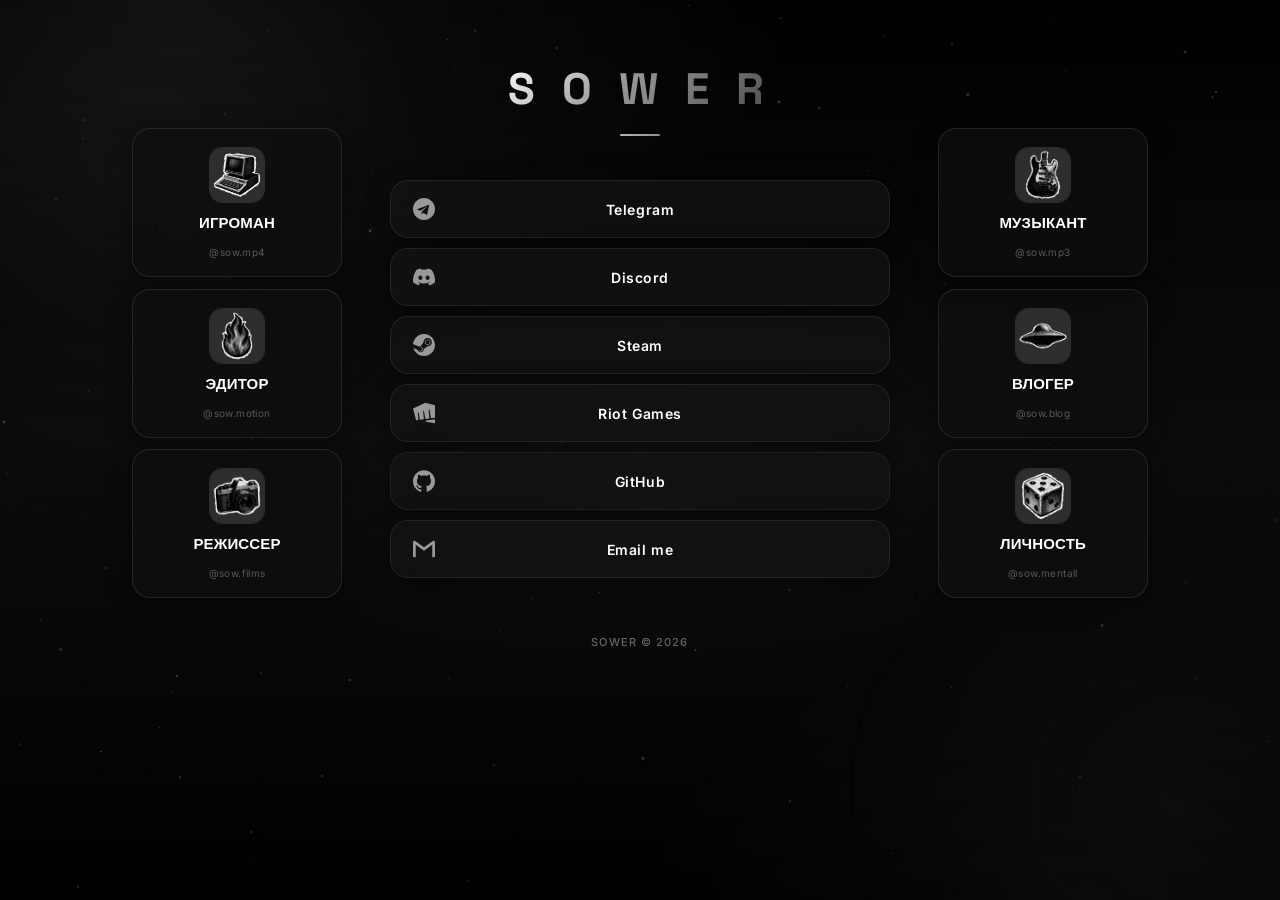
==== index.html @ 3fa00acd "Switch theme accents to white; add parallax & ripple Update UI theme to use white/monochrome accents" ====
<!DOCTYPE html>
<html lang="en">
<head>
  <meta charset="UTF-8" />
  <meta name="viewport" content="width=device-width, initial-scale=1.0" />
  <title>SOWER — Links</title>
  <meta name="description" content="SOWER — My contacts and projects." />
  <link rel="preconnect" href="https://fonts.googleapis.com" />
  <link rel="preconnect" href="https://fonts.gstatic.com" crossorigin />
  <link href="https://fonts.googleapis.com/css2?family=Inter:wght@300;400;500;600;700;900&family=Space+Grotesk:wght@300;400;500;600;700&display=swap" rel="stylesheet" />
  <link rel="stylesheet" href="style.css?v=7" />
  <link rel="icon" type="image/png" href="sow_mp4.png" />
</head>
<body>

  <!-- Background -->
  <div class="bg">
    <div class="bg__stars" id="bgStars"></div>
    <div class="bg__glow bg__glow--1"></div>
    <div class="bg__glow bg__glow--2"></div>
  </div>

  <div class="layout-wrapper">
    
    <!-- Left Channels -->
    <aside class="side-channels side-channels--left">
      <h2 class="section-title section-title--mobile" style="display: none;">Channels</h2>
      
      <!-- SOW.mp4 -->
      <div class="channel-block" data-accent-color="#ffffff">
        <div class="channel-block__avatar">
          <img src="Avatars/SOW.mp4.JPG" alt="SOW.mp4 icon" />
        </div>
        <div class="channel-block__title">ИГРОМАН</div>
        <div class="channel-block__subtitle">@sow.mp4</div>
        <div class="channel-block__platforms">
          <a href="https://youtube.com/@sow.mp4" target="_blank" rel="noopener" class="platform-link platform-link--youtube" title="YouTube">
            <svg viewBox="0 0 24 24" fill="currentColor"><path d="M23.495 6.205a3.007 3.007 0 0 0-2.088-2.088c-1.87-.501-9.396-.501-9.396-.501s-7.507-.01-9.396.501A3.007 3.007 0 0 0 .527 6.205a31.247 31.247 0 0 0-.522 5.805 31.247 31.247 0 0 0 .522 5.783 3.007 3.007 0 0 0 2.088 2.088c1.868.502 9.396.502 9.396.502s7.506 0 9.396-.502a3.007 3.007 0 0 0 2.088-2.088 31.247 31.247 0 0 0 .5-5.783 31.247 31.247 0 0 0-.5-5.805zM9.609 15.601V8.408l6.264 3.602z"/></svg>
          </a>
          <a href="https://tiktok.com/@sow.mp4" target="_blank" rel="noopener" class="platform-link platform-link--tiktok" title="TikTok">
            <svg viewBox="0 0 24 24" fill="currentColor"><path d="M12.525.02c1.31-.02 2.61-.01 3.91-.02.08 1.53.63 3.09 1.75 4.17 1.12 1.11 2.7 1.62 4.24 1.79v4.03c-1.44-.05-2.89-.35-4.2-.97-.57-.26-1.1-.59-1.62-.93-.01 2.92.01 5.84-.02 8.75-.08 1.4-.54 2.79-1.35 3.94-1.31 1.92-3.58 3.17-5.91 3.21-1.43.08-2.86-.31-4.08-1.03-2.02-1.19-3.44-3.37-3.65-5.71-.02-.5-.03-1-.01-1.49.18-1.9 1.12-3.72 2.58-4.96 1.66-1.44 3.98-2.13 6.15-1.72.02 1.48-.04 2.96-.04 4.44-.9-.32-1.98-.23-2.81.33-.85.51-1.44 1.43-1.58 2.41-.14.99.12 2.03.74 2.81.62.78 1.55 1.28 2.56 1.35 1 .08 2.04-.23 2.83-.88.75-.63 1.19-1.58 1.25-2.57.06-2.15.02-4.3.03-6.45V.02z"/></svg>
          </a>
          <a href="https://www.instagram.com/sow.mp4_" target="_blank" rel="noopener" class="platform-link platform-link--instagram" title="Instagram">
            <svg viewBox="0 0 24 24" fill="currentColor"><path d="M12 2.163c3.204 0 3.584.012 4.85.07 3.252.148 4.771 1.691 4.919 4.919.058 1.265.069 1.645.069 4.849 0 3.205-.012 3.584-.069 4.849-.149 3.225-1.664 4.771-4.919 4.919-1.266.058-1.644.07-4.85.07-3.204 0-3.584-.012-4.849-.07-3.26-.149-4.771-1.699-4.919-4.92-.058-1.265-.07-1.644-.07-4.849 0-3.204.013-3.583.07-4.849.149-3.227 1.664-4.771 4.919-4.919 1.266-.057 1.645-.069 4.849-.069zM12 0C8.741 0 8.333.014 7.053.072 2.695.272.273 2.69.073 7.052.014 8.333 0 8.741 0 12c0 3.259.014 3.668.072 4.948.2 4.358 2.618 6.78 6.98 6.981 1.281.058 1.689.072 4.948.072 3.259 0 3.668-.014 4.948-.072 4.354-.2 6.782-2.618 6.979-6.98.059-1.28.073-1.689.073-4.948 0-3.259-.014-3.667-.072-4.947-.196-4.354-2.617-6.78-6.979-6.98C15.668.014 15.259 0 12 0zm0 5.838a6.162 6.162 0 100 12.324 6.162 6.162 0 000-12.324zM12 16a4 4 0 110-8 4 4 0 010 8zm6.406-11.845a1.44 1.44 0 100 2.881 1.44 1.44 0 000-2.881z"/></svg>
          </a>
        </div>
      </div>

      <!-- SOW.motion -->
      <div class="channel-block" data-accent-color="#ffffff">
        <div class="channel-block__avatar">
          <img src="Avatars/SOW.motion.JPG" alt="SOW.motion icon" />
        </div>
        <div class="channel-block__title">ЭДИТОР</div>
        <div class="channel-block__subtitle">@sow.motion</div>
        <div class="channel-block__platforms">
          <a href="https://youtube.com/@sow.motion" target="_blank" rel="noopener" class="platform-link platform-link--youtube" title="YouTube">
            <svg viewBox="0 0 24 24" fill="currentColor"><path d="M23.495 6.205a3.007 3.007 0 0 0-2.088-2.088c-1.87-.501-9.396-.501-9.396-.501s-7.507-.01-9.396.501A3.007 3.007 0 0 0 .527 6.205a31.247 31.247 0 0 0-.522 5.805 31.247 31.247 0 0 0 .522 5.783 3.007 3.007 0 0 0 2.088 2.088c1.868.502 9.396.502 9.396.502s7.506 0 9.396-.502a3.007 3.007 0 0 0 2.088-2.088 31.247 31.247 0 0 0 .5-5.783 31.247 31.247 0 0 0-.5-5.805zM9.609 15.601V8.408l6.264 3.602z"/></svg>
          </a>
          <a href="https://tiktok.com/@sow.motion" target="_blank" rel="noopener" class="platform-link platform-link--tiktok" title="TikTok">
            <svg viewBox="0 0 24 24" fill="currentColor"><path d="M12.525.02c1.31-.02 2.61-.01 3.91-.02.08 1.53.63 3.09 1.75 4.17 1.12 1.11 2.7 1.62 4.24 1.79v4.03c-1.44-.05-2.89-.35-4.2-.97-.57-.26-1.1-.59-1.62-.93-.01 2.92.01 5.84-.02 8.75-.08 1.4-.54 2.79-1.35 3.94-1.31 1.92-3.58 3.17-5.91 3.21-1.43.08-2.86-.31-4.08-1.03-2.02-1.19-3.44-3.37-3.65-5.71-.02-.5-.03-1-.01-1.49.18-1.9 1.12-3.72 2.58-4.96 1.66-1.44 3.98-2.13 6.15-1.72.02 1.48-.04 2.96-.04 4.44-.9-.32-1.98-.23-2.81.33-.85.51-1.44 1.43-1.58 2.41-.14.99.12 2.03.74 2.81.62.78 1.55 1.28 2.56 1.35 1 .08 2.04-.23 2.83-.88.75-.63 1.19-1.58 1.25-2.57.06-2.15.02-4.3.03-6.45V.02z"/></svg>
          </a>
          <a href="https://www.instagram.com/sow.motion" target="_blank" rel="noopener" class="platform-link platform-link--instagram" title="Instagram">
            <svg viewBox="0 0 24 24" fill="currentColor"><path d="M12 2.163c3.204 0 3.584.012 4.85.07 3.252.148 4.771 1.691 4.919 4.919.058 1.265.069 1.645.069 4.849 0 3.205-.012 3.584-.069 4.849-.149 3.225-1.664 4.771-4.919 4.919-1.266.058-1.644.07-4.85.07-3.204 0-3.584-.012-4.849-.07-3.26-.149-4.771-1.699-4.919-4.92-.058-1.265-.07-1.644-.07-4.849 0-3.204.013-3.583.07-4.849.149-3.227 1.664-4.771 4.919-4.919 1.266-.057 1.645-.069 4.849-.069zM12 0C8.741 0 8.333.014 7.053.072 2.695.272.273 2.69.073 7.052.014 8.333 0 8.741 0 12c0 3.259.014 3.668.072 4.948.2 4.358 2.618 6.78 6.98 6.981 1.281.058 1.689.072 4.948.072 3.259 0 3.668-.014 4.948-.072 4.354-.2 6.782-2.618 6.979-6.98.059-1.28.073-1.689.073-4.948 0-3.259-.014-3.667-.072-4.947-.196-4.354-2.617-6.78-6.979-6.98C15.668.014 15.259 0 12 0zm0 5.838a6.162 6.162 0 100 12.324 6.162 6.162 0 000-12.324zM12 16a4 4 0 110-8 4 4 0 010 8zm6.406-11.845a1.44 1.44 0 100 2.881 1.44 1.44 0 000-2.881z"/></svg>
          </a>
        </div>
      </div>

      <!-- SOW.films -->
      <div class="channel-block" data-accent-color="#ffffff">
        <div class="channel-block__avatar">
          <img src="Avatars/SOW.films.JPG" alt="SOW.films icon" />
        </div>
        <div class="channel-block__title">РЕЖИССЕР</div>
        <div class="channel-block__subtitle">@sow.films</div>
        <div class="channel-block__platforms">
          <a href="https://youtube.com/@sow.films" target="_blank" rel="noopener" class="platform-link platform-link--youtube" title="YouTube">
            <svg viewBox="0 0 24 24" fill="currentColor"><path d="M23.495 6.205a3.007 3.007 0 0 0-2.088-2.088c-1.87-.501-9.396-.501-9.396-.501s-7.507-.01-9.396.501A3.007 3.007 0 0 0 .527 6.205a31.247 31.247 0 0 0-.522 5.805 31.247 31.247 0 0 0 .522 5.783 3.007 3.007 0 0 0 2.088 2.088c1.868.502 9.396.502 9.396.502s7.506 0 9.396-.502a3.007 3.007 0 0 0 2.088-2.088 31.247 31.247 0 0 0 .5-5.783 31.247 31.247 0 0 0-.5-5.805zM9.609 15.601V8.408l6.264 3.602z"/></svg>
          </a>
          <a href="https://tiktok.com/@sow.films" target="_blank" rel="noopener" class="platform-link platform-link--tiktok" title="TikTok">
            <svg viewBox="0 0 24 24" fill="currentColor"><path d="M12.525.02c1.31-.02 2.61-.01 3.91-.02.08 1.53.63 3.09 1.75 4.17 1.12 1.11 2.7 1.62 4.24 1.79v4.03c-1.44-.05-2.89-.35-4.2-.97-.57-.26-1.1-.59-1.62-.93-.01 2.92.01 5.84-.02 8.75-.08 1.4-.54 2.79-1.35 3.94-1.31 1.92-3.58 3.17-5.91 3.21-1.43.08-2.86-.31-4.08-1.03-2.02-1.19-3.44-3.37-3.65-5.71-.02-.5-.03-1-.01-1.49.18-1.9 1.12-3.72 2.58-4.96 1.66-1.44 3.98-2.13 6.15-1.72.02 1.48-.04 2.96-.04 4.44-.9-.32-1.98-.23-2.81.33-.85.51-1.44 1.43-1.58 2.41-.14.99.12 2.03.74 2.81.62.78 1.55 1.28 2.56 1.35 1 .08 2.04-.23 2.83-.88.75-.63 1.19-1.58 1.25-2.57.06-2.15.02-4.3.03-6.45V.02z"/></svg>
          </a>
          <a href="https://www.instagram.com/sow.films" target="_blank" rel="noopener" class="platform-link platform-link--instagram" title="Instagram">
            <svg viewBox="0 0 24 24" fill="currentColor"><path d="M12 2.163c3.204 0 3.584.012 4.85.07 3.252.148 4.771 1.691 4.919 4.919.058 1.265.069 1.645.069 4.849 0 3.205-.012 3.584-.069 4.849-.149 3.225-1.664 4.771-4.919 4.919-1.266.058-1.644.07-4.85.07-3.204 0-3.584-.012-4.849-.07-3.26-.149-4.771-1.699-4.919-4.92-.058-1.265-.07-1.644-.07-4.849 0-3.204.013-3.583.07-4.849.149-3.227 1.664-4.771 4.919-4.919 1.266-.057 1.645-.069 4.849-.069zM12 0C8.741 0 8.333.014 7.053.072 2.695.272.273 2.69.073 7.052.014 8.333 0 8.741 0 12c0 3.259.014 3.668.072 4.948.2 4.358 2.618 6.78 6.98 6.981 1.281.058 1.689.072 4.948.072 3.259 0 3.668-.014 4.948-.072 4.354-.2 6.782-2.618 6.979-6.98.059-1.28.073-1.689.073-4.948 0-3.259-.014-3.667-.072-4.947-.196-4.354-2.617-6.78-6.979-6.98C15.668.014 15.259 0 12 0zm0 5.838a6.162 6.162 0 100 12.324 6.162 6.162 0 000-12.324zM12 16a4 4 0 110-8 4 4 0 010 8zm6.406-11.845a1.44 1.44 0 100 2.881 1.44 1.44 0 000-2.881z"/></svg>
          </a>
        </div>
      </div>

    </aside>

    <!-- Main Taplink Container -->
    <main class="taplink">
      
      <!-- Profile -->
      <header class="profile">
        <h1 class="profile__name">S O W E R</h1>
      </header>

      <!-- Links List -->
      <section class="links">
        
        <!-- Telegram -->
        <div class="link link--telegram link--split" data-copy="@sowers">
          <a href="https://t.me/Sowers" target="_blank" rel="noopener" class="link__main-area">
            <div class="link__icon">
              <svg width="24" height="24" viewBox="0 0 24 24" fill="currentColor"><path d="M12 0C5.373 0 0 5.373 0 12s5.373 12 12 12 12-5.373 12-12S18.627 0 12 0zm5.562 8.248l-2.018 9.509c-.145.658-.537.818-1.084.508l-3-2.21-1.447 1.394c-.16.16-.295.295-.605.295l.213-3.053 5.56-5.023c.242-.213-.054-.333-.373-.12l-6.871 4.326-2.962-.924c-.643-.204-.657-.643.136-.953l11.57-4.461c.537-.194 1.006.131.881.712z"/></svg>
            </div>
            <span class="link__title">Telegram</span>
          </a>
          <button class="link__copy-btn" aria-label="Copy Telegram ID">
            <span class="link__copy-btn__label">COPY ID</span>
            <span class="link__copy-btn__id">@sowers</span>
          </button>
        </div>

        <!-- Discord -->
        <div class="link link--discord link--split" data-copy="fanistry">
          <a href="https://discord.gg/AfKcuWjt" target="_blank" rel="noopener" class="link__main-area">
            <div class="link__icon">
              <svg width="24" height="24" viewBox="0 0 24 24" fill="currentColor"><path d="M20.317 4.37a19.791 19.791 0 0 0-4.885-1.515.074.074 0 0 0-.079.037c-.21.375-.444.864-.608 1.25a18.27 18.27 0 0 0-5.487 0 12.64 12.64 0 0 0-.617-1.25.077.077 0 0 0-.079-.037A19.736 19.736 0 0 0 3.677 4.37a.07.07 0 0 0-.032.027C.533 9.046-.32 13.58.099 18.057.1 18.08.114 18.1.132 18.11a19.9 19.9 0 0 0 5.993 3.03.078.078 0 0 0 .084-.028c.462-.63.874-1.295 1.226-1.994a.076.076 0 0 0-.041-.106 13.107 13.107 0 0 1-1.872-.892.077.077 0 0 1-.008-.128 10.2 10.2 0 0 0 .372-.292.074.074 0 0 1 .077-.01c3.928 1.793 8.18 1.793 12.062 0a.074.074 0 0 1 .078.01c.12.098.246.198.373.292a.077.077 0 0 1-.006.127 12.299 12.299 0 0 1-1.873.892.077.077 0 0 0-.041.107c.36.698.772 1.362 1.225 1.993a.076.076 0 0 0 .084.028 19.839 19.839 0 0 0 6.002-3.03.077.077 0 0 0 .032-.054c.5-5.177-.838-9.674-3.549-13.66a.061.061 0 0 0-.031-.03zM8.02 15.33c-1.183 0-2.157-1.085-2.157-2.419 0-1.333.956-2.419 2.157-2.419 1.21 0 2.176 1.096 2.157 2.42 0 1.333-.956 2.418-2.157 2.418zm7.975 0c-1.183 0-2.157-1.085-2.157-2.419 0-1.333.955-2.419 2.157-2.419 1.21 0 2.176 1.096 2.157 2.42 0 1.333-.946 2.418-2.157 2.418z"/></svg>
            </div>
            <span class="link__title">Discord</span>
          </a>
          <button class="link__copy-btn" aria-label="Copy Discord ID">
            <span class="link__copy-btn__label">COPY ID</span>
            <span class="link__copy-btn__id">fanistry</span>
          </button>
        </div>

        <!-- Steam -->
        <a href="https://steamcommunity.com/profiles/76561198884057224/" target="_blank" rel="noopener" class="link link--steam">
          <div class="link__icon">
            <svg width="24" height="24" viewBox="0 0 24 24" fill="currentColor"><path d="M11.979 0C5.678 0 .511 4.86.022 11.037l6.432 2.658c.545-.371 1.203-.59 1.912-.59.063 0 .125.004.188.006l2.861-4.142V8.91c0-2.495 2.028-4.524 4.524-4.524 2.494 0 4.524 2.031 4.524 4.527s-2.03 4.525-4.524 4.525h-.105l-4.076 2.911c0 .052.004.105.004.159 0 1.875-1.515 3.396-3.39 3.396-1.635 0-3.016-1.173-3.331-2.727L.436 15.27C1.862 20.307 6.486 24 11.979 24c6.627 0 11.999-5.373 11.999-12S18.606 0 11.979 0zM7.54 18.21l-1.473-.61c.262.543.714.999 1.314 1.25 1.297.539 2.793-.076 3.332-1.375.263-.63.264-1.319.005-1.949s-.75-1.121-1.377-1.383c-.624-.26-1.29-.249-1.878-.03l1.523.63c.956.4 1.409 1.5 1.009 2.455-.397.957-1.497 1.41-2.455 1.012H7.54zm11.415-9.303c0-1.662-1.353-3.015-3.015-3.015-1.665 0-3.015 1.353-3.015 3.015 0 1.665 1.35 3.015 3.015 3.015 1.663 0 3.015-1.35 3.015-3.015zm-5.273-.005c0-1.252 1.013-2.266 2.265-2.266 1.249 0 2.266 1.014 2.266 2.266 0 1.251-1.017 2.265-2.266 2.265-1.253 0-2.265-1.014-2.265-2.265z"/></svg>
          </div>
          <span class="link__title">Steam</span>
        </a>

        <!-- Riot Games -->
        <div class="link link--riot link--split" data-copy="SYN#Kalen">
          <a href="https://tracker.gg/valorant/profile/riot/SYN%23Kalen" target="_blank" rel="noopener" class="link__main-area">
            <div class="link__icon">
              <svg width="24" height="24" viewBox="0 0 24 24" fill="currentColor">
                <path d="M13.458.86 0 7.093l3.353 12.761 2.552-.313-.701-8.024.838-.373 1.447 8.202 4.361-.535-.775-8.857.83-.37 1.591 9.025 4.412-.542-.849-9.708.84-.374 1.74 9.87L24 17.318V3.5Zm.316 19.356.222 1.256L24 23.14v-4.18l-10.22 1.256Z"></path>
              </svg>
            </div>
            <span class="link__title">Riot Games</span>
          </a>
          <button class="link__copy-btn" aria-label="Copy Riot ID">
            <span class="link__copy-btn__label">COPY ID</span>
            <span class="link__copy-btn__id">SYN#Kalen</span>
          </button>
        </div>

        <!-- GitHub -->
        <a href="https://github.com/SOWcd" target="_blank" rel="noopener" class="link link--github">
          <div class="link__icon">
            <svg width="24" height="24" viewBox="0 0 24 24" fill="currentColor"><path d="M12 .297c-6.63 0-12 5.373-12 12 0 5.303 3.438 9.8 8.205 11.385.6.113.82-.258.82-.577 0-.285-.01-1.04-.015-2.04-3.338.724-4.042-1.61-4.042-1.61C4.422 18.07 3.633 17.7 3.633 17.7c-1.087-.744.084-.729.084-.729 1.205.084 1.838 1.236 1.838 1.236 1.07 1.835 2.809 1.305 3.495.998.108-.776.417-1.305.76-1.605-2.665-.3-5.466-1.332-5.466-5.93 0-1.31.465-2.38 1.235-3.22-.135-.303-.54-1.523.105-3.176 0 0 1.005-.322 3.3 1.23.96-.267 1.98-.399 3-.405 1.02.006 2.04.138 3 .405 2.28-1.552 3.285-1.23 3.285-1.23.645 1.653.24 2.873.12 3.176.765.84 1.23 1.91 1.23 3.22 0 4.61-2.805 5.625-5.475 5.92.42.36.81 1.096.81 2.22 0 1.606-.015 2.896-.015 3.286 0 .315.21.69.825.57C20.565 22.092 24 17.592 24 12.297c0-6.627-5.373-12-12-12"/></svg>
          </div>
          <span class="link__title">GitHub</span>
        </a>

        <!-- Gmail / Email -->
        <a href="mailto:sowerhi@gmail.com" class="link link--email">
          <div class="link__icon">
            <svg width="24" height="24" viewBox="0 0 24 24" fill="currentColor"><path d="M24 4.5v15c0 .85-.65 1.5-1.5 1.5H21V7.387l-9 6.463-9-6.463V21H1.5C.65 21 0 20.35 0 19.5v-15c0-.425.162-.8.431-1.068C.7 3.16 1.075 3 1.5 3H2l10 7.187L22 3h.5c.425 0 .8.162 1.068.431.27.268.432.643.432 1.069z"/></svg>
          </div>
          <span class="link__title">Email me</span>
        </a>

      </section>

      <footer class="footer">
        <p>SOWER © 2026</p>
      </footer>

    </main>

    <!-- Right Channels -->
    <aside class="side-channels side-channels--right">
      
      <!-- SOW.mp3 -->
      <div class="channel-block" data-accent-color="#ffffff">
        <div class="channel-block__avatar">
          <img src="Avatars/SOW.mp3.JPG" alt="SOW.mp3 icon" />
        </div>
        <div class="channel-block__title">МУЗЫКАНТ</div>
        <div class="channel-block__subtitle">@sow.mp3</div>
        <div class="channel-block__platforms">
          <a href="https://youtube.com/@sow.mp3" target="_blank" rel="noopener" class="platform-link platform-link--youtube" title="YouTube">
            <svg viewBox="0 0 24 24" fill="currentColor"><path d="M23.495 6.205a3.007 3.007 0 0 0-2.088-2.088c-1.87-.501-9.396-.501-9.396-.501s-7.507-.01-9.396.501A3.007 3.007 0 0 0 .527 6.205a31.247 31.247 0 0 0-.522 5.805 31.247 31.247 0 0 0 .522 5.783 3.007 3.007 0 0 0 2.088 2.088c1.868.502 9.396.502 9.396.502s7.506 0 9.396-.502a3.007 3.007 0 0 0 2.088-2.088 31.247 31.247 0 0 0 .5-5.783 31.247 31.247 0 0 0-.5-5.805zM9.609 15.601V8.408l6.264 3.602z"/></svg>
          </a>
          <a href="https://tiktok.com/@sow.mp3" target="_blank" rel="noopener" class="platform-link platform-link--tiktok" title="TikTok">
            <svg viewBox="0 0 24 24" fill="currentColor"><path d="M12.525.02c1.31-.02 2.61-.01 3.91-.02.08 1.53.63 3.09 1.75 4.17 1.12 1.11 2.7 1.62 4.24 1.79v4.03c-1.44-.05-2.89-.35-4.2-.97-.57-.26-1.1-.59-1.62-.93-.01 2.92.01 5.84-.02 8.75-.08 1.4-.54 2.79-1.35 3.94-1.31 1.92-3.58 3.17-5.91 3.21-1.43.08-2.86-.31-4.08-1.03-2.02-1.19-3.44-3.37-3.65-5.71-.02-.5-.03-1-.01-1.49.18-1.9 1.12-3.72 2.58-4.96 1.66-1.44 3.98-2.13 6.15-1.72.02 1.48-.04 2.96-.04 4.44-.9-.32-1.98-.23-2.81.33-.85.51-1.44 1.43-1.58 2.41-.14.99.12 2.03.74 2.81.62.78 1.55 1.28 2.56 1.35 1 .08 2.04-.23 2.83-.88.75-.63 1.19-1.58 1.25-2.57.06-2.15.02-4.3.03-6.45V.02z"/></svg>
          </a>
          <a href="https://instagram.com/sow.mp3" target="_blank" rel="noopener" class="platform-link platform-link--instagram" title="Instagram">
            <svg viewBox="0 0 24 24" fill="currentColor"><path d="M12 2.163c3.204 0 3.584.012 4.85.07 3.252.148 4.771 1.691 4.919 4.919.058 1.265.069 1.645.069 4.849 0 3.205-.012 3.584-.069 4.849-.149 3.225-1.664 4.771-4.919 4.919-1.266.058-1.644.07-4.85.07-3.204 0-3.584-.012-4.849-.07-3.26-.149-4.771-1.699-4.919-4.92-.058-1.265-.07-1.644-.07-4.849 0-3.204.013-3.583.07-4.849.149-3.227 1.664-4.771 4.919-4.919 1.266-.057 1.645-.069 4.849-.069zM12 0C8.741 0 8.333.014 7.053.072 2.695.272.273 2.69.073 7.052.014 8.333 0 8.741 0 12c0 3.259.014 3.668.072 4.948.2 4.358 2.618 6.78 6.98 6.981 1.281.058 1.689.072 4.948.072 3.259 0 3.668-.014 4.948-.072 4.354-.2 6.782-2.618 6.979-6.98.059-1.28.073-1.689.073-4.948 0-3.259-.014-3.667-.072-4.947-.196-4.354-2.617-6.78-6.979-6.98C15.668.014 15.259 0 12 0zm0 5.838a6.162 6.162 0 100 12.324 6.162 6.162 0 000-12.324zM12 16a4 4 0 110-8 4 4 0 010 8zm6.406-11.845a1.44 1.44 0 100 2.881 1.44 1.44 0 000-2.881z"/></svg>
          </a>
        </div>
      </div>

      <!-- SOW.blog -->
      <div class="channel-block" data-accent-color="#ffffff">
        <div class="channel-block__avatar">
          <img src="Avatars/SOW.blog.JPG" alt="SOW.blog icon" />
        </div>
        <div class="channel-block__title">ВЛОГЕР</div>
        <div class="channel-block__subtitle">@sow.blog</div>
        <div class="channel-block__platforms">
          <a href="https://youtube.com/@sow.blog" target="_blank" rel="noopener" class="platform-link platform-link--youtube" title="YouTube">
            <svg viewBox="0 0 24 24" fill="currentColor"><path d="M23.495 6.205a3.007 3.007 0 0 0-2.088-2.088c-1.87-.501-9.396-.501-9.396-.501s-7.507-.01-9.396.501A3.007 3.007 0 0 0 .527 6.205a31.247 31.247 0 0 0-.522 5.805 31.247 31.247 0 0 0 .522 5.783 3.007 3.007 0 0 0 2.088 2.088c1.868.502 9.396.502 9.396.502s7.506 0 9.396-.502a3.007 3.007 0 0 0 2.088-2.088 31.247 31.247 0 0 0 .5-5.783 31.247 31.247 0 0 0-.5-5.805zM9.609 15.601V8.408l6.264 3.602z"/></svg>
          </a>
          <a href="https://tiktok.com/@sow.blog" target="_blank" rel="noopener" class="platform-link platform-link--tiktok" title="TikTok">
            <svg viewBox="0 0 24 24" fill="currentColor"><path d="M12.525.02c1.31-.02 2.61-.01 3.91-.02.08 1.53.63 3.09 1.75 4.17 1.12 1.11 2.7 1.62 4.24 1.79v4.03c-1.44-.05-2.89-.35-4.2-.97-.57-.26-1.1-.59-1.62-.93-.01 2.92.01 5.84-.02 8.75-.08 1.4-.54 2.79-1.35 3.94-1.31 1.92-3.58 3.17-5.91 3.21-1.43.08-2.86-.31-4.08-1.03-2.02-1.19-3.44-3.37-3.65-5.71-.02-.5-.03-1-.01-1.49.18-1.9 1.12-3.72 2.58-4.96 1.66-1.44 3.98-2.13 6.15-1.72.02 1.48-.04 2.96-.04 4.44-.9-.32-1.98-.23-2.81.33-.85.51-1.44 1.43-1.58 2.41-.14.99.12 2.03.74 2.81.62.78 1.55 1.28 2.56 1.35 1 .08 2.04-.23 2.83-.88.75-.63 1.19-1.58 1.25-2.57.06-2.15.02-4.3.03-6.45V.02z"/></svg>
          </a>
          <a href="https://instagram.com/sow.blog" target="_blank" rel="noopener" class="platform-link platform-link--instagram" title="Instagram">
            <svg viewBox="0 0 24 24" fill="currentColor"><path d="M12 2.163c3.204 0 3.584.012 4.85.07 3.252.148 4.771 1.691 4.919 4.919.058 1.265.069 1.645.069 4.849 0 3.205-.012 3.584-.069 4.849-.149 3.225-1.664 4.771-4.919 4.919-1.266.058-1.644.07-4.85.07-3.204 0-3.584-.012-4.849-.07-3.26-.149-4.771-1.699-4.919-4.92-.058-1.265-.07-1.644-.07-4.849 0-3.204.013-3.583.07-4.849.149-3.227 1.664-4.771 4.919-4.919 1.266-.057 1.645-.069 4.849-.069zM12 0C8.741 0 8.333.014 7.053.072 2.695.272.273 2.69.073 7.052.014 8.333 0 8.741 0 12c0 3.259.014 3.668.072 4.948.2 4.358 2.618 6.78 6.98 6.981 1.281.058 1.689.072 4.948.072 3.259 0 3.668-.014 4.948-.072 4.354-.2 6.782-2.618 6.979-6.98.059-1.28.073-1.689.073-4.948 0-3.259-.014-3.667-.072-4.947-.196-4.354-2.617-6.78-6.979-6.98C15.668.014 15.259 0 12 0zm0 5.838a6.162 6.162 0 100 12.324 6.162 6.162 0 000-12.324zM12 16a4 4 0 110-8 4 4 0 010 8zm6.406-11.845a1.44 1.44 0 100 2.881 1.44 1.44 0 000-2.881z"/></svg>
          </a>
        </div>
      </div>

      <!-- SOW.mentall -->
      <div class="channel-block" data-accent-color="#ffffff">
        <div class="channel-block__avatar">
          <img src="Avatars/SOW.mentall.JPG" alt="SOW.mentall icon" />
        </div>
        <div class="channel-block__title">ЛИЧНОСТЬ</div>
        <div class="channel-block__subtitle">@sow.mentall</div>
        <div class="channel-block__platforms">
          <a href="https://youtube.com/@sow.mentall" target="_blank" rel="noopener" class="platform-link platform-link--youtube" title="YouTube">
            <svg viewBox="0 0 24 24" fill="currentColor"><path d="M23.495 6.205a3.007 3.007 0 0 0-2.088-2.088c-1.87-.501-9.396-.501-9.396-.501s-7.507-.01-9.396.501A3.007 3.007 0 0 0 .527 6.205a31.247 31.247 0 0 0-.522 5.805 31.247 31.247 0 0 0 .522 5.783 3.007 3.007 0 0 0 2.088 2.088c1.868.502 9.396.502 9.396.502s7.506 0 9.396-.502a3.007 3.007 0 0 0 2.088-2.088 31.247 31.247 0 0 0 .5-5.783 31.247 31.247 0 0 0-.5-5.805zM9.609 15.601V8.408l6.264 3.602z"/></svg>
          </a>
          <a href="https://tiktok.com/@sow.mentall" target="_blank" rel="noopener" class="platform-link platform-link--tiktok" title="TikTok">
            <svg viewBox="0 0 24 24" fill="currentColor"><path d="M12.525.02c1.31-.02 2.61-.01 3.91-.02.08 1.53.63 3.09 1.75 4.17 1.12 1.11 2.7 1.62 4.24 1.79v4.03c-1.44-.05-2.89-.35-4.2-.97-.57-.26-1.1-.59-1.62-.93-.01 2.92.01 5.84-.02 8.75-.08 1.4-.54 2.79-1.35 3.94-1.31 1.92-3.58 3.17-5.91 3.21-1.43.08-2.86-.31-4.08-1.03-2.02-1.19-3.44-3.37-3.65-5.71-.02-.5-.03-1-.01-1.49.18-1.9 1.12-3.72 2.58-4.96 1.66-1.44 3.98-2.13 6.15-1.72.02 1.48-.04 2.96-.04 4.44-.9-.32-1.98-.23-2.81.33-.85.51-1.44 1.43-1.58 2.41-.14.99.12 2.03.74 2.81.62.78 1.55 1.28 2.56 1.35 1 .08 2.04-.23 2.83-.88.75-.63 1.19-1.58 1.25-2.57.06-2.15.02-4.3.03-6.45V.02z"/></svg>
          </a>
          <a href="https://instagram.com/sow.mentall" target="_blank" rel="noopener" class="platform-link platform-link--instagram" title="Instagram">
            <svg viewBox="0 0 24 24" fill="currentColor"><path d="M12 2.163c3.204 0 3.584.012 4.85.07 3.252.148 4.771 1.691 4.919 4.919.058 1.265.069 1.645.069 4.849 0 3.205-.012 3.584-.069 4.849-.149 3.225-1.664 4.771-4.919 4.919-1.266.058-1.644.07-4.85.07-3.204 0-3.584-.012-4.849-.07-3.26-.149-4.771-1.699-4.919-4.92-.058-1.265-.07-1.644-.07-4.849 0-3.204.013-3.583.07-4.849.149-3.227 1.664-4.771 4.919-4.919 1.266-.057 1.645-.069 4.849-.069zM12 0C8.741 0 8.333.014 7.053.072 2.695.272.273 2.69.073 7.052.014 8.333 0 8.741 0 12c0 3.259.014 3.668.072 4.948.2 4.358 2.618 6.78 6.98 6.981 1.281.058 1.689.072 4.948.072 3.259 0 3.668-.014 4.948-.072 4.354-.2 6.782-2.618 6.979-6.98.059-1.28.073-1.689.073-4.948 0-3.259-.014-3.667-.072-4.947-.196-4.354-2.617-6.78-6.979-6.98C15.668.014 15.259 0 12 0zm0 5.838a6.162 6.162 0 100 12.324 6.162 6.162 0 000-12.324zM12 16a4 4 0 110-8 4 4 0 010 8zm6.406-11.845a1.44 1.44 0 100 2.881 1.44 1.44 0 000-2.881z"/></svg>
          </a>
        </div>
      </div>
    </aside>

  </div>

  <!-- Copy toast -->
  <div class="copy-toast" id="copyToast">Copied!</div>

  <script src="main.js"></script>
</body>
</html>
---- style.css ----
/* ===================================================
   SOWER — Refined Dark Theme
   =================================================== */

*, *::before, *::after { box-sizing: border-box; margin: 0; padding: 0; }

:root {
  --bg:        #000000;
  --bg-card:   rgba(15, 15, 15, 0.75);
  --border:    rgba(255, 255, 255, 0.1);
  --border-h:  rgba(255, 255, 255, 0.25);
  --white:     #ffffff;
  --gray-1:    #e0e0e0;
  --gray-2:    #999999;
  --gray-3:    #666666;
  --accent:    #ffffff;
  --accent2:   #cccccc;

  /* Platform colors */
  --platform-telegram: #ffffff;
  --platform-discord: #ffffff;
  --platform-steam: #ffffff;
  --platform-riot: #ffffff;
  --platform-github: #ffffff;
  --platform-email: #ffffff;
  --platform-youtube: #ffffff;
  --platform-tiktok: #ffffff;
  --platform-instagram: #ffffff;

  --font-main: 'Inter', -apple-system, BlinkMacSystemFont, sans-serif;
  --font-display: 'Space Grotesk', sans-serif;
  --radius:    18px;
  --radius-sm: 10px;
  --transition: 0.25s cubic-bezier(0.4, 0, 0.2, 1);
  --shadow:    0 4px 24px rgba(0, 0, 0, 0.4);
  --shadow-lg: 0 8px 40px rgba(0, 0, 0, 0.6);
}

html {
  scroll-behavior: smooth;
}

body {
  background: var(--bg);
  color: var(--white);
  font-family: var(--font-main);
  line-height: 1.5;
  min-height: 100vh;
  display: flex;
  flex-direction: column;
  align-items: center;
  overflow-x: hidden;
  -webkit-font-smoothing: antialiased;
  -moz-osx-font-smoothing: grayscale;
  position: relative;
}

a { text-decoration: none; color: inherit; }
button { cursor: pointer; border: none; background: none; font-family: inherit; }

/* ── Background ── */
.bg {
  position: fixed;
  inset: 0;
  z-index: 0;
  pointer-events: none;
  background:
    radial-gradient(ellipse 80% 60% at 15% 0%, rgba(255, 255, 255, 0.05) 0%, transparent 60%),
    radial-gradient(ellipse 60% 50% at 85% 100%, rgba(255, 255, 255, 0.03) 0%, transparent 60%),
    radial-gradient(ellipse 50% 40% at 50% 50%, rgba(255, 255, 255, 0.02) 0%, transparent 70%),
    linear-gradient(180deg, #000000 0%, #0c0c0c 50%, #000000 100%);
}

.bg__stars {
  position: absolute;
  inset: 0;
  opacity: 0.5;
}

.bg__glow {
  position: absolute;
  border-radius: 50%;
  filter: blur(100px);
}

.bg__glow--1 {
  width: 700px; height: 700px;
  top: -200px; left: -200px;
  background: radial-gradient(circle, rgba(255, 255, 255, 0.05) 0%, transparent 65%);
}

.bg__glow--2 {
  width: 600px; height: 600px;
  bottom: -200px; right: -200px;
  background: radial-gradient(circle, rgba(255, 255, 255, 0.04) 0%, transparent 65%);
}

/* ── Layout ── */
.layout-wrapper {
  display: flex;
  justify-content: center;
  align-items: flex-start;
  gap: 48px;
  width: 100%;
  max-width: 1360px;
  margin: 0 auto;
  position: relative;
  z-index: 1;
  padding: 56px 24px 80px;
}

.taplink {
  width: 100%;
  max-width: 500px;
  display: flex;
  flex-direction: column;
  align-items: center;
}

/* ── Profile Header ── */
.profile {
  display: flex;
  flex-direction: column;
  align-items: center;
  text-align: center;
  margin-bottom: 44px;
  animation: fadeSlideDown 0.7s ease both;
  transition: transform 0.3s ease;
}

.profile:hover {
  transform: translateY(-4px);
}

.profile__name {
  font-family: var(--font-display);
  font-size: 44px;
  font-weight: 700;
  letter-spacing: 0.18em;
  margin-bottom: 0;
  background: linear-gradient(135deg, #ffffff 0%, #999999 40%, #444444 100%);
  -webkit-background-clip: text;
  -webkit-text-fill-color: transparent;
  background-clip: text;
  position: relative;
  text-align: center;
  width: 100%;
}

/* Subtle underline accent */
.profile__name::after {
  content: '';
  display: block;
  margin: 12px auto 0;
  width: 40px;
  height: 2px;
  border-radius: 2px;
  background: linear-gradient(90deg, var(--accent), var(--accent2));
  opacity: 0.7;
}

.profile__tagline {
  font-size: 13px;
  font-weight: 400;
  color: var(--gray-2);
  margin-top: 14px;
  display: flex;
  align-items: center;
  justify-content: center;
  gap: 8px;
  letter-spacing: 0.04em;
}

.dot {
  font-size: 16px;
  color: var(--gray-3);
  opacity: 0.5;
  line-height: 1;
}

/* ── Section Title ── */
.section-title {
  width: 100%;
  font-size: 11px;
  font-weight: 600;
  letter-spacing: 0.12em;
  color: var(--gray-3);
  text-transform: uppercase;
  margin: 28px 0 10px;
  text-align: left;
  padding-left: 4px;
  animation: fadeSlideUp 0.7s ease both;
}

/* ── Links ── */
.links {
  width: 100%;
  display: flex;
  flex-direction: column;
  gap: 10px;
}

.link {
  width: 100%;
  display: flex;
  align-items: center;
  padding: 17px 22px;
  background: var(--bg-card);
  border: 1px solid var(--border);
  border-radius: var(--radius);
  color: var(--white);
  text-decoration: none;
  transition:
    transform 0.3s cubic-bezier(0.34, 1.56, 0.64, 1),
    box-shadow 0.3s cubic-bezier(0.4, 0, 0.2, 1),
    background-color 0.3s ease,
    border-color 0.3s ease;
  position: relative;
  overflow: hidden;
  gap: 14px;
  box-shadow: var(--shadow);
  will-change: transform;
  animation: fadeSlideUp 0.7s ease both;
  backdrop-filter: blur(16px);
  -webkit-backdrop-filter: blur(16px);
  cursor: pointer;
}

/* Subtle left accent line */
.link::before {
  content: '';
  position: absolute;
  left: 0;
  top: 20%;
  bottom: 20%;
  width: 2px;
  border-radius: 2px;
  background: currentColor;
  opacity: 0;
  transition: opacity var(--transition);
}

.link:nth-child(1) { animation-delay: 0.08s; }
.link:nth-child(2) { animation-delay: 0.13s; }
.link:nth-child(3) { animation-delay: 0.18s; }
.link:nth-child(4) { animation-delay: 0.23s; }
.link:nth-child(5) { animation-delay: 0.28s; }
.link:nth-child(6) { animation-delay: 0.33s; }

.link:hover {
  background: rgba(255, 255, 255, 0.07);
  border-color: var(--border-h);
  transform: translateY(-3px) scale(1.005);
  box-shadow: var(--shadow-lg), 0 0 24px rgba(255, 255, 255, 0.12);
}

.link:hover::before {
  opacity: 0.6;
}

.link:active {
  transform: translateY(-1px) scale(1.002);
}

.link__icon {
  width: 22px; height: 22px;
  display: flex;
  align-items: center;
  justify-content: center;
  flex-shrink: 0;
  color: var(--gray-2);
  transition: color var(--transition), transform var(--transition);
}

.link:hover .link__icon {
  color: var(--white);
  transform: scale(1.15);
}

.link__icon img {
  width: 100%;
  height: 100%;
  object-fit: contain;
  border-radius: var(--radius-sm);
}

.link__title {
  position: absolute;
  left: 50%;
  transform: translateX(-50%);
  font-size: 14px;
  font-weight: 600;
  letter-spacing: 0.04em;
  text-align: center;
  transition: color var(--transition);
}

/* ── Split Link (Riot Games: main area + copy pill) ── */
.link--split {
  padding: 0;
  overflow: visible;
  gap: 0;
  position: relative;
}

.link__main-area {
  display: flex;
  align-items: center;
  gap: 14px;
  width: 100%;
  padding: 17px 22px;
  padding-right: 100px; /* room for badge */
  color: inherit;
  text-decoration: none;
  border-radius: var(--radius);
  transition: color var(--transition);
}

.link--split .link__icon {
  width: 22px; height: 22px;
  flex-shrink: 0;
  display: flex;
  align-items: center;
  justify-content: center;
  color: var(--gray-2);
  transition: color var(--transition), transform var(--transition);
}

.link__main-area:hover .link__icon {
  color: var(--platform-riot);
  transform: scale(1.15);
}

.link--split .link__title {
  /* Inherits absolute positioning */
}

/* Copy pill — hidden by default, appears on card hover */
.link__copy-btn {
  position: absolute;
  top: 50%;
  right: 14px;
  transform: translateY(-50%) translateX(8px);
  opacity: 0;
  pointer-events: none;

  display: flex;
  align-items: center;
  justify-content: center;
  min-width: 68px;
  height: 26px;
  overflow: hidden;

  background: rgba(255, 255, 255, 0.1);
  border: 1px solid rgba(255, 255, 255, 0.2);
  border-radius: 100px;
  backdrop-filter: blur(8px);
  -webkit-backdrop-filter: blur(8px);

  cursor: pointer;
  font-family: var(--font-main);
  transition: opacity 0.3s ease, transform 0.3s cubic-bezier(0.34, 1.56, 0.64, 1),
              background-color 0.3s ease, border-color 0.3s ease;
}

/* Show pill when card is hovered */
.link--split:hover .link__copy-btn {
  opacity: 1;
  transform: translateY(-50%) translateX(0);
  pointer-events: auto;
}

.link__copy-btn:hover {
  background: rgba(255, 255, 255, 0.15);
  border-color: rgba(255, 255, 255, 0.3);
}

/* Label & ID — crossfade on button hover */
.link__copy-btn__label,
.link__copy-btn__id {
  position: absolute;
  left: 50%;
  white-space: nowrap;
  line-height: 1;
  pointer-events: none;
  transition: opacity var(--transition), transform var(--transition);
}

.link__copy-btn__label {
  font-size: 9px;
  font-weight: 700;
  letter-spacing: 0.1em;
  text-transform: uppercase;
  color: var(--platform-riot);
  opacity: 1;
  transform: translateX(-50%) translateY(0);
}

.link__copy-btn__id {
  font-size: 10px;
  font-weight: 600;
  letter-spacing: 0.04em;
  color: var(--gray-1);
  opacity: 0;
  transform: translateX(-50%) translateY(5px);
}

.link__copy-btn:hover .link__copy-btn__label {
  opacity: 0;
  transform: translateX(-50%) translateY(-5px);
}

.link__copy-btn:hover .link__copy-btn__id {
  opacity: 1;
  transform: translateX(-50%) translateY(0);
}

/* Telegram pill color override */
.link--telegram .link__copy-btn {
  background: rgba(255, 255, 255, 0.1);
  border-color: rgba(255, 255, 255, 0.2);
}
.link--telegram .link__copy-btn:hover {
  background: rgba(255, 255, 255, 0.15);
  border-color: rgba(255, 255, 255, 0.3);
}
.link--telegram .link__copy-btn .link__copy-btn__label {
  color: var(--platform-telegram);
}

/* Discord pill color override */
.link--discord .link__copy-btn {
  background: rgba(255, 255, 255, 0.1);
  border-color: rgba(255, 255, 255, 0.2);
}
.link--discord .link__copy-btn:hover {
  background: rgba(255, 255, 255, 0.15);
  border-color: rgba(255, 255, 255, 0.3);
}
.link--discord .link__copy-btn .link__copy-btn__label {
  color: var(--platform-discord);
}

/* Keep old classes hidden */
.link__copy-badge { display: none; }
.link__id-display  { display: none; }

.link--copy {
  position: relative;
  margin-bottom: 6px;
}

/* ── Side Channels ── */
.side-channels {
  width: 210px;
  display: flex;
  flex-direction: column;
  gap: 12px;
  padding-top: 72px;
}

.channel-block {
  display: flex;
  flex-direction: column;
  align-items: center;
  text-align: center;
  padding: 18px 14px 16px;
  background: var(--bg-card);
  border: 1px solid var(--border);
  border-radius: var(--radius);
  backdrop-filter: blur(16px);
  -webkit-backdrop-filter: blur(16px);
  transition: transform 0.4s cubic-bezier(0.34, 1.56, 0.64, 1), box-shadow 0.3s ease, border-color 0.3s ease, background-color 0.3s ease;
  animation: fadeSlideUp 0.7s ease both, float 6s ease-in-out infinite;
  box-shadow: var(--shadow);
  gap: 10px;
  will-change: transform;
  --channel-accent: var(--accent);
  position: relative;
  overflow: hidden;
}

/* Subtle top glow bar per channel */
.channel-block::before {
  content: '';
  position: absolute;
  top: 0; left: 10%; right: 10%;
  height: 1px;
  background: linear-gradient(90deg, transparent, var(--channel-accent), transparent);
  opacity: 0;
  transition: opacity var(--transition);
}

.channel-block:hover::before {
  opacity: 0.6;
}

.channel-block:hover {
  background: rgba(255, 255, 255, 0.06);
  border-color: rgba(255,255,255,0.18);
  transform: translateY(-6px) scale(1.02);
  box-shadow: var(--shadow-lg), 0 0 30px rgba(255, 255, 255, 0.15);
  z-index: 10;
}

.channel-block:active {
  transform: translateY(-2px) scale(0.98);
}

.channel-block:nth-of-type(1) { animation-delay: 0.08s, 0s; }
.channel-block:nth-of-type(2) { animation-delay: 0.16s, 0.2s; }
.channel-block:nth-of-type(3) { animation-delay: 0.24s, 0.4s; }
.channel-block:nth-of-type(4) { animation-delay: 0.32s, 0.1s; }
.channel-block:nth-of-type(5) { animation-delay: 0.40s, 0.3s; }
.channel-block:nth-of-type(6) { animation-delay: 0.48s, 0.5s; }

.channel-block__avatar {
  width: 56px;
  height: 56px;
  border-radius: 14px;
  overflow: hidden;
  border: 1px solid var(--border);
  background: rgba(255,255,255,0.04);
  display: flex;
  align-items: center;
  justify-content: center;
  transition: border-color var(--transition), transform var(--transition), box-shadow var(--transition);
  flex-shrink: 0;
}

.channel-block:hover .channel-block__avatar {
  border-color: rgba(255,255,255,0.15);
  transform: scale(1.05);
  box-shadow: 0 4px 16px rgba(0,0,0,0.4);
}

.channel-block__avatar img,
.channel-block__avatar svg {
  width: 100%;
  height: 100%;
  object-fit: cover;
}

.channel-block__avatar svg {
  padding: 18px;
  color: var(--gray-2);
}

.channel-block__content {
  display: flex;
  flex-direction: column;
  align-items: center;
  text-align: center;
  flex: 1;
}

.channel-block__title {
  font-family: var(--font-display);
  font-size: 15px;
  font-weight: 700;
  letter-spacing: 0.01em;
  color: var(--white);
  line-height: 1.3;
  text-align: center;
}

.channel-block__subtitle {
  font-size: 10px;
  font-weight: 400;
  color: var(--gray-2);
  margin-top: 2px;
  letter-spacing: 0.04em;
  text-align: center;
  opacity: 0.55;
}

.channel-block__platforms {
  position: absolute;
  top: 50%;
  left: 50%;
  transform: translate(-50%, -50%) scale(0.8);
  display: flex;
  flex-direction: column;
  gap: 8px;
  justify-content: center;
  opacity: 0;
  pointer-events: none;
  transition: all 0.4s cubic-bezier(0.34, 1.56, 0.64, 1);
  z-index: 1;
}

aside.side-channels--left .channel-block:hover .channel-block__platforms {
  opacity: 1;
  transform: translate(calc(-50% - 52px), -50%) scale(1);
  pointer-events: auto;
}

aside.side-channels--right .channel-block:hover .channel-block__platforms {
  opacity: 1;
  transform: translate(calc(-50% + 52px), -50%) scale(1);
  pointer-events: auto;
}

.channel-block__avatar,
.channel-block__title,
.channel-block__subtitle {
  position: relative;
  z-index: 2;
}

/* ── Platform Buttons ── */
.platform-link {
  width: 30px;
  height: 30px;
  display: flex;
  align-items: center;
  justify-content: center;
  background: rgba(255,255,255,0.03);
  border: 1px solid rgba(255,255,255,0.07);
  border-radius: 8px;
  color: var(--gray-3);
  transition: transform var(--transition), background-color var(--transition), border-color var(--transition), color var(--transition), box-shadow var(--transition);
  will-change: transform;
}

.platform-link:hover {
  background: var(--channel-accent);
  border-color: var(--channel-accent);
  color: #fff;
  transform: translateY(-2px) scale(1.08);
  box-shadow: 0 4px 14px color-mix(in srgb, var(--channel-accent) 50%, transparent);
}

.platform-link svg {
  width: 16px;
  height: 16px;
}

/* ── Footer ── */
.footer {
  margin-top: 56px;
  font-size: 11px;
  color: var(--gray-3);
  letter-spacing: 0.1em;
  text-transform: uppercase;
  animation: fadeSlideUp 0.7s ease both 0.5s;
  font-weight: 500;
  opacity: 0.6;
}

/* ── Toast ── */
.copy-toast {
  position: fixed;
  bottom: 36px;
  left: 50%;
  transform: translateX(-50%) translateY(16px);
  background: rgba(255, 255, 255, 0.96);
  color: #0a0a18;
  font-size: 13px;
  font-weight: 700;
  letter-spacing: 0.04em;
  padding: 12px 28px;
  border-radius: 100px;
  opacity: 0;
  pointer-events: none;
  transition: all 0.28s cubic-bezier(0.4, 0, 0.2, 1);
  z-index: 1000;
  box-shadow: 0 8px 32px rgba(0,0,0,0.4), 0 0 0 1px rgba(255,255,255,0.2);
}

.copy-toast.show {
  opacity: 1;
  transform: translateX(-50%) translateY(0);
}

/* ── Animations ── */
@keyframes fadeSlideDown {
  from {
    opacity: 0;
    transform: translateY(-24px);
    filter: blur(6px);
  }
  to {
    opacity: 1;
    transform: translateY(0);
    filter: blur(0);
  }
}

@keyframes fadeSlideUp {
  from {
    opacity: 0;
    transform: translateY(20px);
    filter: blur(4px);
  }
  to {
    opacity: 1;
    transform: translateY(0);
    filter: blur(0);
  }
}

/* ── Stars ── */
.star {
  position: absolute;
  border-radius: 50%;
  background: white;
  animation: twinkle var(--dur, 3s) ease-in-out infinite;
  opacity: var(--op, 0.3);
}

@keyframes twinkle {
  0%, 100% { opacity: var(--op, 0.3); transform: scale(1); }
  50%       { opacity: calc(var(--op, 0.3) * 0.15); transform: scale(0.75); }
}

@keyframes float {
  0%, 100% { transform: translateY(0px); }
  50% { transform: translateY(-8px); }
}

@keyframes glow-pulse {
  0%, 100% { filter: drop-shadow(0 0 8px rgba(255, 255, 255, 0)); }
  50% { filter: drop-shadow(0 0 12px rgba(255, 255, 255, 0.2)); }
}

/* ── Platform Link Colors (main links) ── */

.link--telegram { background: rgba(20, 20, 20, 0.7); border-color: rgba(255, 255, 255, 0.08); }
.link--telegram::before { color: var(--platform-telegram); }
.link--telegram:hover { background: rgba(255, 255, 255, 0.1); border-color: rgba(255, 255, 255, 0.2); box-shadow: 0 8px 32px rgba(255, 255, 255, 0.1), var(--shadow-lg); }
.link--telegram .link__icon { color: var(--gray-2); }
.link--telegram:hover .link__icon { color: var(--platform-telegram); }

.link--discord { background: rgba(20, 20, 20, 0.7); border-color: rgba(255, 255, 255, 0.08); }
.link--discord::before { color: var(--platform-discord); }
.link--discord:hover { background: rgba(255, 255, 255, 0.1); border-color: rgba(255, 255, 255, 0.2); box-shadow: 0 8px 32px rgba(255, 255, 255, 0.1), var(--shadow-lg); }
.link--discord .link__icon { color: var(--gray-2); }
.link--discord:hover .link__icon { color: var(--platform-discord); }

.link--steam { background: rgba(20, 20, 20, 0.7); border-color: rgba(255, 255, 255, 0.08); }
.link--steam::before { color: var(--platform-steam); }
.link--steam:hover { background: rgba(255, 255, 255, 0.1); border-color: rgba(255, 255, 255, 0.2); box-shadow: 0 8px 32px rgba(255, 255, 255, 0.1), var(--shadow-lg); }
.link--steam .link__icon { color: var(--gray-2); }
.link--steam:hover .link__icon { color: var(--platform-steam); }

.link--riot { background: rgba(20, 20, 20, 0.7); border-color: rgba(255, 255, 255, 0.08); }
.link--riot::before { color: var(--platform-riot); }
.link--riot:hover { background: rgba(255, 255, 255, 0.1); border-color: rgba(255, 255, 255, 0.2); box-shadow: 0 8px 32px rgba(255, 255, 255, 0.1), var(--shadow-lg); }
.link--riot .link__icon { color: var(--gray-2); }
.link--riot:hover .link__icon { color: var(--platform-riot); }

.link--github { background: rgba(20, 20, 20, 0.7); border-color: rgba(230, 237, 243, 0.07); }
.link--github::before { color: #e6edf3; }
.link--github:hover { background: rgba(255, 255, 255, 0.12); border-color: rgba(255, 255, 255, 0.2); box-shadow: 0 8px 32px rgba(255, 255, 255, 0.1), var(--shadow-lg); }
.link--github .link__icon { color: var(--gray-2); }
.link--github:hover .link__icon { color: var(--platform-github); }

.link--email { background: rgba(20, 20, 20, 0.7); border-color: rgba(255, 255, 255, 0.08); }
.link--email::before { color: var(--platform-email); }
.link--email:hover { background: rgba(255, 255, 255, 0.1); border-color: rgba(255, 255, 255, 0.2); box-shadow: 0 8px 32px rgba(255, 255, 255, 0.1), var(--shadow-lg); }
.link--email .link__icon { color: var(--gray-2); }
.link--email:hover .link__icon { color: var(--platform-email); }

/* ── Responsive ── */
@media (max-width: 1200px) {
  .layout-wrapper {
    flex-direction: column;
    align-items: center;
    gap: 32px;
    padding: 40px 20px 60px;
  }

  .taplink { order: 1; padding: 0; }

  .side-channels {
    width: 100%;
    max-width: 500px;
    padding-top: 0;
    display: grid;
    grid-template-columns: repeat(2, 1fr);
    gap: 14px;
  }

  .side-channels--left  { order: 2; }
  .side-channels--right { order: 3; }

  .section-title--mobile {
    display: block !important;
    grid-column: span 2;
    margin-bottom: 8px;
  }
}

@media (max-width: 768px) {
  .layout-wrapper {
    padding: 32px 16px 54px;
    gap: 28px;
  }

  .profile__name {
    font-size: 36px;
    letter-spacing: 0.15em;
  }

  .profile__tagline {
    font-size: 12px;
    margin-top: 14px;
  }

  .link {
    padding: 16px 20px;
  }

  .link__title {
    font-size: 13px;
  }

  .channel-block {
    padding: 16px 12px;
  }

  .channel-block__avatar {
    width: 52px;
    height: 52px;
  }

  .channel-block__title {
    font-size: 14px;
  }

  .platform-link {
    width: 28px;
    height: 28px;
  }
}

@media (max-width: 600px) {
  .layout-wrapper {
    padding: 24px 12px 48px;
    gap: 20px;
  }

  .side-channels {
    grid-template-columns: 1fr;
    gap: 10px;
  }

  .section-title--mobile { grid-column: span 1; }

  .profile__name {
    font-size: 32px;
    letter-spacing: 0.14em;
  }

  .profile__tagline {
    font-size: 12px;
    margin-top: 12px;
  }

  .link {
    padding: 14px 16px;
    margin-bottom: 4px;
  }

  .link__title {
    font-size: 13px;
    padding-right: 20px;
  }

  .link__icon {
    width: 20px;
    height: 20px;
  }

  .link__copy-badge {
    display: block;
    opacity: 1;
    transform: translateY(-50%) translateX(0);
    right: 10px;
  }

  .channel-block {
    padding: 14px 10px;
  }

  .channel-block__avatar {
    width: 48px;
    height: 48px;
  }

  .channel-block__title {
    font-size: 13px;
  }

  .channel-block__subtitle {
    font-size: 9px;
    letter-spacing: 0.03em;
  }

  .platform-link {
    width: 26px;
    height: 26px;
  }

  .platform-link svg {
    width: 14px;
    height: 14px;
  }

  .side-channels--left .channel-block__platforms,
  .side-channels--right .channel-block__platforms {
    justify-content: center;
  }

  .footer {
    font-size: 10px;
    margin-top: 40px;
  }
}

@media (max-width: 375px) {
  .profile__name {
    font-size: 28px;
    letter-spacing: 0.12em;
  }

  .link {
    padding: 12px 14px;
  }

  .link__title {
    font-size: 12px;
  }

  .channel-block {
    padding: 12px 8px;
  }
}
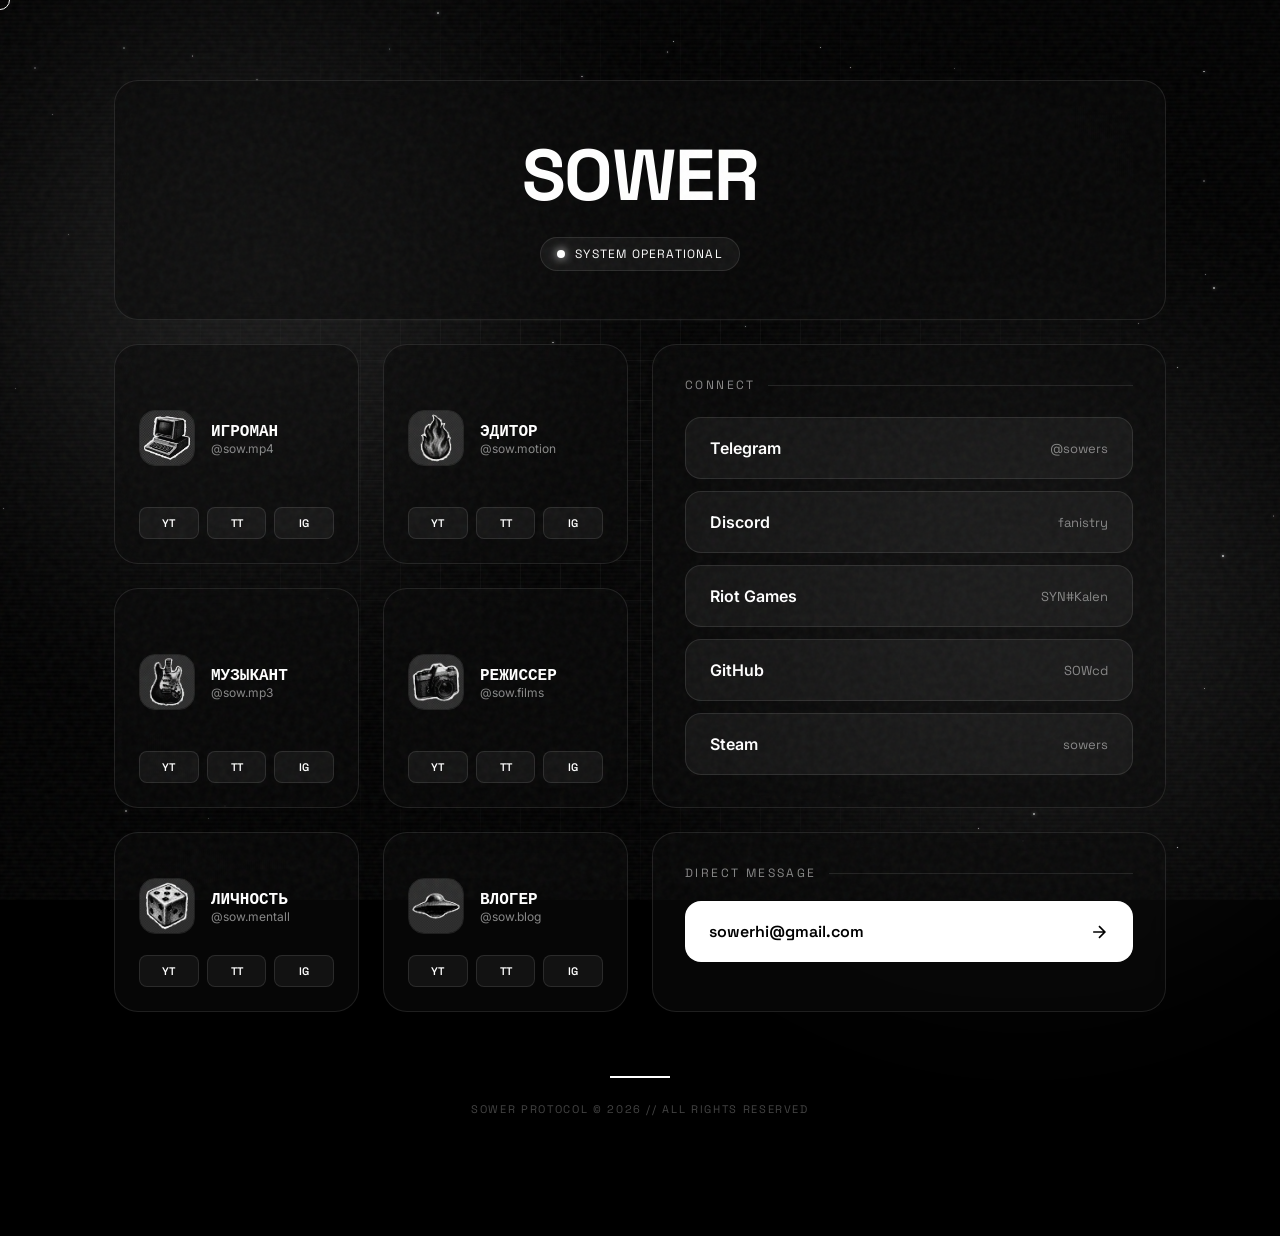
==== commit a39b73e3: "Redesign website with modern futuristic Bento HUD aesthetic in monochrome - Transformed layout to a " ====
--- a/index.html
+++ b/index.html
@@ -3,15 +3,20 @@
 <head>
   <meta charset="UTF-8" />
   <meta name="viewport" content="width=device-width, initial-scale=1.0" />
-  <title>SOWER — Links</title>
-  <meta name="description" content="SOWER — My contacts and projects." />
+  <title>SOWER — Futuristic Links</title>
+  <meta name="description" content="SOWER — Digital Identity & Professional Network." />
   <link rel="preconnect" href="https://fonts.googleapis.com" />
   <link rel="preconnect" href="https://fonts.gstatic.com" crossorigin />
   <link href="https://fonts.googleapis.com/css2?family=Inter:wght@300;400;500;600;700;900&family=Space+Grotesk:wght@300;400;500;600;700&display=swap" rel="stylesheet" />
-  <link rel="stylesheet" href="style.css?v=7" />
+  <link rel="stylesheet" href="style.css?v=10" />
   <link rel="icon" type="image/png" href="sow_mp4.png" />
 </head>
 <body>
+
+  <!-- Effects Overlays -->
+  <div class="noise"></div>
+  <div class="grid-overlay"></div>
+  <div class="scanline"></div>
 
   <!-- Background -->
   <div class="bg">
@@ -20,229 +25,203 @@
     <div class="bg__glow bg__glow--2"></div>
   </div>
 
-  <div class="layout-wrapper">
+  <!-- Custom Cursor -->
+  <div class="cursor-follower"></div>
+
+  <div class="bento-container">
     
-    <!-- Left Channels -->
-    <aside class="side-channels side-channels--left">
-      <h2 class="section-title section-title--mobile" style="display: none;">Channels</h2>
+    <!-- Profile Header (Full Width) -->
+    <header class="bento-item profile-header">
+      <h1 class="profile__name" data-value="SOWER">SOWER</h1>
+      <div class="profile__status">
+        <span class="status-dot"></span>
+        <span class="status-text">SYSTEM OPERATIONAL</span>
+      </div>
+    </header>
+
+    <!-- Content Grid -->
+    <div class="bento-grid">
       
-      <!-- SOW.mp4 -->
-      <div class="channel-block" data-accent-color="#ffffff">
-        <div class="channel-block__avatar">
-          <img src="Avatars/SOW.mp4.JPG" alt="SOW.mp4 icon" />
-        </div>
-        <div class="channel-block__title">ИГРОМАН</div>
-        <div class="channel-block__subtitle">@sow.mp4</div>
-        <div class="channel-block__platforms">
-          <a href="https://youtube.com/@sow.mp4" target="_blank" rel="noopener" class="platform-link platform-link--youtube" title="YouTube">
-            <svg viewBox="0 0 24 24" fill="currentColor"><path d="M23.495 6.205a3.007 3.007 0 0 0-2.088-2.088c-1.87-.501-9.396-.501-9.396-.501s-7.507-.01-9.396.501A3.007 3.007 0 0 0 .527 6.205a31.247 31.247 0 0 0-.522 5.805 31.247 31.247 0 0 0 .522 5.783 3.007 3.007 0 0 0 2.088 2.088c1.868.502 9.396.502 9.396.502s7.506 0 9.396-.502a3.007 3.007 0 0 0 2.088-2.088 31.247 31.247 0 0 0 .5-5.783 31.247 31.247 0 0 0-.5-5.805zM9.609 15.601V8.408l6.264 3.602z"/></svg>
-          </a>
-          <a href="https://tiktok.com/@sow.mp4" target="_blank" rel="noopener" class="platform-link platform-link--tiktok" title="TikTok">
-            <svg viewBox="0 0 24 24" fill="currentColor"><path d="M12.525.02c1.31-.02 2.61-.01 3.91-.02.08 1.53.63 3.09 1.75 4.17 1.12 1.11 2.7 1.62 4.24 1.79v4.03c-1.44-.05-2.89-.35-4.2-.97-.57-.26-1.1-.59-1.62-.93-.01 2.92.01 5.84-.02 8.75-.08 1.4-.54 2.79-1.35 3.94-1.31 1.92-3.58 3.17-5.91 3.21-1.43.08-2.86-.31-4.08-1.03-2.02-1.19-3.44-3.37-3.65-5.71-.02-.5-.03-1-.01-1.49.18-1.9 1.12-3.72 2.58-4.96 1.66-1.44 3.98-2.13 6.15-1.72.02 1.48-.04 2.96-.04 4.44-.9-.32-1.98-.23-2.81.33-.85.51-1.44 1.43-1.58 2.41-.14.99.12 2.03.74 2.81.62.78 1.55 1.28 2.56 1.35 1 .08 2.04-.23 2.83-.88.75-.63 1.19-1.58 1.25-2.57.06-2.15.02-4.3.03-6.45V.02z"/></svg>
-          </a>
-          <a href="https://www.instagram.com/sow.mp4_" target="_blank" rel="noopener" class="platform-link platform-link--instagram" title="Instagram">
-            <svg viewBox="0 0 24 24" fill="currentColor"><path d="M12 2.163c3.204 0 3.584.012 4.85.07 3.252.148 4.771 1.691 4.919 4.919.058 1.265.069 1.645.069 4.849 0 3.205-.012 3.584-.069 4.849-.149 3.225-1.664 4.771-4.919 4.919-1.266.058-1.644.07-4.85.07-3.204 0-3.584-.012-4.849-.07-3.26-.149-4.771-1.699-4.919-4.92-.058-1.265-.07-1.644-.07-4.849 0-3.204.013-3.583.07-4.849.149-3.227 1.664-4.771 4.919-4.919 1.266-.057 1.645-.069 4.849-.069zM12 0C8.741 0 8.333.014 7.053.072 2.695.272.273 2.69.073 7.052.014 8.333 0 8.741 0 12c0 3.259.014 3.668.072 4.948.2 4.358 2.618 6.78 6.98 6.981 1.281.058 1.689.072 4.948.072 3.259 0 3.668-.014 4.948-.072 4.354-.2 6.782-2.618 6.979-6.98.059-1.28.073-1.689.073-4.948 0-3.259-.014-3.667-.072-4.947-.196-4.354-2.617-6.78-6.979-6.98C15.668.014 15.259 0 12 0zm0 5.838a6.162 6.162 0 100 12.324 6.162 6.162 0 000-12.324zM12 16a4 4 0 110-8 4 4 0 010 8zm6.406-11.845a1.44 1.44 0 100 2.881 1.44 1.44 0 000-2.881z"/></svg>
-          </a>
-        </div>
-      </div>
-
-      <!-- SOW.motion -->
-      <div class="channel-block" data-accent-color="#ffffff">
-        <div class="channel-block__avatar">
-          <img src="Avatars/SOW.motion.JPG" alt="SOW.motion icon" />
-        </div>
-        <div class="channel-block__title">ЭДИТОР</div>
-        <div class="channel-block__subtitle">@sow.motion</div>
-        <div class="channel-block__platforms">
-          <a href="https://youtube.com/@sow.motion" target="_blank" rel="noopener" class="platform-link platform-link--youtube" title="YouTube">
-            <svg viewBox="0 0 24 24" fill="currentColor"><path d="M23.495 6.205a3.007 3.007 0 0 0-2.088-2.088c-1.87-.501-9.396-.501-9.396-.501s-7.507-.01-9.396.501A3.007 3.007 0 0 0 .527 6.205a31.247 31.247 0 0 0-.522 5.805 31.247 31.247 0 0 0 .522 5.783 3.007 3.007 0 0 0 2.088 2.088c1.868.502 9.396.502 9.396.502s7.506 0 9.396-.502a3.007 3.007 0 0 0 2.088-2.088 31.247 31.247 0 0 0 .5-5.783 31.247 31.247 0 0 0-.5-5.805zM9.609 15.601V8.408l6.264 3.602z"/></svg>
-          </a>
-          <a href="https://tiktok.com/@sow.motion" target="_blank" rel="noopener" class="platform-link platform-link--tiktok" title="TikTok">
-            <svg viewBox="0 0 24 24" fill="currentColor"><path d="M12.525.02c1.31-.02 2.61-.01 3.91-.02.08 1.53.63 3.09 1.75 4.17 1.12 1.11 2.7 1.62 4.24 1.79v4.03c-1.44-.05-2.89-.35-4.2-.97-.57-.26-1.1-.59-1.62-.93-.01 2.92.01 5.84-.02 8.75-.08 1.4-.54 2.79-1.35 3.94-1.31 1.92-3.58 3.17-5.91 3.21-1.43.08-2.86-.31-4.08-1.03-2.02-1.19-3.44-3.37-3.65-5.71-.02-.5-.03-1-.01-1.49.18-1.9 1.12-3.72 2.58-4.96 1.66-1.44 3.98-2.13 6.15-1.72.02 1.48-.04 2.96-.04 4.44-.9-.32-1.98-.23-2.81.33-.85.51-1.44 1.43-1.58 2.41-.14.99.12 2.03.74 2.81.62.78 1.55 1.28 2.56 1.35 1 .08 2.04-.23 2.83-.88.75-.63 1.19-1.58 1.25-2.57.06-2.15.02-4.3.03-6.45V.02z"/></svg>
-          </a>
-          <a href="https://www.instagram.com/sow.motion" target="_blank" rel="noopener" class="platform-link platform-link--instagram" title="Instagram">
-            <svg viewBox="0 0 24 24" fill="currentColor"><path d="M12 2.163c3.204 0 3.584.012 4.85.07 3.252.148 4.771 1.691 4.919 4.919.058 1.265.069 1.645.069 4.849 0 3.205-.012 3.584-.069 4.849-.149 3.225-1.664 4.771-4.919 4.919-1.266.058-1.644.07-4.85.07-3.204 0-3.584-.012-4.849-.07-3.26-.149-4.771-1.699-4.919-4.92-.058-1.265-.07-1.644-.07-4.849 0-3.204.013-3.583.07-4.849.149-3.227 1.664-4.771 4.919-4.919 1.266-.057 1.645-.069 4.849-.069zM12 0C8.741 0 8.333.014 7.053.072 2.695.272.273 2.69.073 7.052.014 8.333 0 8.741 0 12c0 3.259.014 3.668.072 4.948.2 4.358 2.618 6.78 6.98 6.981 1.281.058 1.689.072 4.948.072 3.259 0 3.668-.014 4.948-.072 4.354-.2 6.782-2.618 6.979-6.98.059-1.28.073-1.689.073-4.948 0-3.259-.014-3.667-.072-4.947-.196-4.354-2.617-6.78-6.979-6.98C15.668.014 15.259 0 12 0zm0 5.838a6.162 6.162 0 100 12.324 6.162 6.162 0 000-12.324zM12 16a4 4 0 110-8 4 4 0 010 8zm6.406-11.845a1.44 1.44 0 100 2.881 1.44 1.44 0 000-2.881z"/></svg>
-          </a>
-        </div>
-      </div>
-
-      <!-- SOW.films -->
-      <div class="channel-block" data-accent-color="#ffffff">
-        <div class="channel-block__avatar">
-          <img src="Avatars/SOW.films.JPG" alt="SOW.films icon" />
-        </div>
-        <div class="channel-block__title">РЕЖИССЕР</div>
-        <div class="channel-block__subtitle">@sow.films</div>
-        <div class="channel-block__platforms">
-          <a href="https://youtube.com/@sow.films" target="_blank" rel="noopener" class="platform-link platform-link--youtube" title="YouTube">
-            <svg viewBox="0 0 24 24" fill="currentColor"><path d="M23.495 6.205a3.007 3.007 0 0 0-2.088-2.088c-1.87-.501-9.396-.501-9.396-.501s-7.507-.01-9.396.501A3.007 3.007 0 0 0 .527 6.205a31.247 31.247 0 0 0-.522 5.805 31.247 31.247 0 0 0 .522 5.783 3.007 3.007 0 0 0 2.088 2.088c1.868.502 9.396.502 9.396.502s7.506 0 9.396-.502a3.007 3.007 0 0 0 2.088-2.088 31.247 31.247 0 0 0 .5-5.783 31.247 31.247 0 0 0-.5-5.805zM9.609 15.601V8.408l6.264 3.602z"/></svg>
-          </a>
-          <a href="https://tiktok.com/@sow.films" target="_blank" rel="noopener" class="platform-link platform-link--tiktok" title="TikTok">
-            <svg viewBox="0 0 24 24" fill="currentColor"><path d="M12.525.02c1.31-.02 2.61-.01 3.91-.02.08 1.53.63 3.09 1.75 4.17 1.12 1.11 2.7 1.62 4.24 1.79v4.03c-1.44-.05-2.89-.35-4.2-.97-.57-.26-1.1-.59-1.62-.93-.01 2.92.01 5.84-.02 8.75-.08 1.4-.54 2.79-1.35 3.94-1.31 1.92-3.58 3.17-5.91 3.21-1.43.08-2.86-.31-4.08-1.03-2.02-1.19-3.44-3.37-3.65-5.71-.02-.5-.03-1-.01-1.49.18-1.9 1.12-3.72 2.58-4.96 1.66-1.44 3.98-2.13 6.15-1.72.02 1.48-.04 2.96-.04 4.44-.9-.32-1.98-.23-2.81.33-.85.51-1.44 1.43-1.58 2.41-.14.99.12 2.03.74 2.81.62.78 1.55 1.28 2.56 1.35 1 .08 2.04-.23 2.83-.88.75-.63 1.19-1.58 1.25-2.57.06-2.15.02-4.3.03-6.45V.02z"/></svg>
-          </a>
-          <a href="https://www.instagram.com/sow.films" target="_blank" rel="noopener" class="platform-link platform-link--instagram" title="Instagram">
-            <svg viewBox="0 0 24 24" fill="currentColor"><path d="M12 2.163c3.204 0 3.584.012 4.85.07 3.252.148 4.771 1.691 4.919 4.919.058 1.265.069 1.645.069 4.849 0 3.205-.012 3.584-.069 4.849-.149 3.225-1.664 4.771-4.919 4.919-1.266.058-1.644.07-4.85.07-3.204 0-3.584-.012-4.849-.07-3.26-.149-4.771-1.699-4.919-4.92-.058-1.265-.07-1.644-.07-4.849 0-3.204.013-3.583.07-4.849.149-3.227 1.664-4.771 4.919-4.919 1.266-.057 1.645-.069 4.849-.069zM12 0C8.741 0 8.333.014 7.053.072 2.695.272.273 2.69.073 7.052.014 8.333 0 8.741 0 12c0 3.259.014 3.668.072 4.948.2 4.358 2.618 6.78 6.98 6.981 1.281.058 1.689.072 4.948.072 3.259 0 3.668-.014 4.948-.072 4.354-.2 6.782-2.618 6.979-6.98.059-1.28.073-1.689.073-4.948 0-3.259-.014-3.667-.072-4.947-.196-4.354-2.617-6.78-6.979-6.98C15.668.014 15.259 0 12 0zm0 5.838a6.162 6.162 0 100 12.324 6.162 6.162 0 000-12.324zM12 16a4 4 0 110-8 4 4 0 010 8zm6.406-11.845a1.44 1.44 0 100 2.881 1.44 1.44 0 000-2.881z"/></svg>
-          </a>
-        </div>
-      </div>
-
-    </aside>
-
-    <!-- Main Taplink Container -->
-    <main class="taplink">
-      
-      <!-- Profile -->
-      <header class="profile">
-        <h1 class="profile__name">S O W E R</h1>
-      </header>
-
-      <!-- Links List -->
-      <section class="links">
-        
-        <!-- Telegram -->
-        <div class="link link--telegram link--split" data-copy="@sowers">
-          <a href="https://t.me/Sowers" target="_blank" rel="noopener" class="link__main-area">
-            <div class="link__icon">
-              <svg width="24" height="24" viewBox="0 0 24 24" fill="currentColor"><path d="M12 0C5.373 0 0 5.373 0 12s5.373 12 12 12 12-5.373 12-12S18.627 0 12 0zm5.562 8.248l-2.018 9.509c-.145.658-.537.818-1.084.508l-3-2.21-1.447 1.394c-.16.16-.295.295-.605.295l.213-3.053 5.56-5.023c.242-.213-.054-.333-.373-.12l-6.871 4.326-2.962-.924c-.643-.204-.657-.643.136-.953l11.57-4.461c.537-.194 1.006.131.881.712z"/></svg>
-            </div>
-            <span class="link__title">Telegram</span>
-          </a>
-          <button class="link__copy-btn" aria-label="Copy Telegram ID">
-            <span class="link__copy-btn__label">COPY ID</span>
-            <span class="link__copy-btn__id">@sowers</span>
-          </button>
-        </div>
-
-        <!-- Discord -->
-        <div class="link link--discord link--split" data-copy="fanistry">
-          <a href="https://discord.gg/AfKcuWjt" target="_blank" rel="noopener" class="link__main-area">
-            <div class="link__icon">
-              <svg width="24" height="24" viewBox="0 0 24 24" fill="currentColor"><path d="M20.317 4.37a19.791 19.791 0 0 0-4.885-1.515.074.074 0 0 0-.079.037c-.21.375-.444.864-.608 1.25a18.27 18.27 0 0 0-5.487 0 12.64 12.64 0 0 0-.617-1.25.077.077 0 0 0-.079-.037A19.736 19.736 0 0 0 3.677 4.37a.07.07 0 0 0-.032.027C.533 9.046-.32 13.58.099 18.057.1 18.08.114 18.1.132 18.11a19.9 19.9 0 0 0 5.993 3.03.078.078 0 0 0 .084-.028c.462-.63.874-1.295 1.226-1.994a.076.076 0 0 0-.041-.106 13.107 13.107 0 0 1-1.872-.892.077.077 0 0 1-.008-.128 10.2 10.2 0 0 0 .372-.292.074.074 0 0 1 .077-.01c3.928 1.793 8.18 1.793 12.062 0a.074.074 0 0 1 .078.01c.12.098.246.198.373.292a.077.077 0 0 1-.006.127 12.299 12.299 0 0 1-1.873.892.077.077 0 0 0-.041.107c.36.698.772 1.362 1.225 1.993a.076.076 0 0 0 .084.028 19.839 19.839 0 0 0 6.002-3.03.077.077 0 0 0 .032-.054c.5-5.177-.838-9.674-3.549-13.66a.061.061 0 0 0-.031-.03zM8.02 15.33c-1.183 0-2.157-1.085-2.157-2.419 0-1.333.956-2.419 2.157-2.419 1.21 0 2.176 1.096 2.157 2.42 0 1.333-.956 2.418-2.157 2.418zm7.975 0c-1.183 0-2.157-1.085-2.157-2.419 0-1.333.955-2.419 2.157-2.419 1.21 0 2.176 1.096 2.157 2.42 0 1.333-.946 2.418-2.157 2.418z"/></svg>
-            </div>
-            <span class="link__title">Discord</span>
-          </a>
-          <button class="link__copy-btn" aria-label="Copy Discord ID">
-            <span class="link__copy-btn__label">COPY ID</span>
-            <span class="link__copy-btn__id">fanistry</span>
-          </button>
-        </div>
-
-        <!-- Steam -->
-        <a href="https://steamcommunity.com/profiles/76561198884057224/" target="_blank" rel="noopener" class="link link--steam">
-          <div class="link__icon">
-            <svg width="24" height="24" viewBox="0 0 24 24" fill="currentColor"><path d="M11.979 0C5.678 0 .511 4.86.022 11.037l6.432 2.658c.545-.371 1.203-.59 1.912-.59.063 0 .125.004.188.006l2.861-4.142V8.91c0-2.495 2.028-4.524 4.524-4.524 2.494 0 4.524 2.031 4.524 4.527s-2.03 4.525-4.524 4.525h-.105l-4.076 2.911c0 .052.004.105.004.159 0 1.875-1.515 3.396-3.39 3.396-1.635 0-3.016-1.173-3.331-2.727L.436 15.27C1.862 20.307 6.486 24 11.979 24c6.627 0 11.999-5.373 11.999-12S18.606 0 11.979 0zM7.54 18.21l-1.473-.61c.262.543.714.999 1.314 1.25 1.297.539 2.793-.076 3.332-1.375.263-.63.264-1.319.005-1.949s-.75-1.121-1.377-1.383c-.624-.26-1.29-.249-1.878-.03l1.523.63c.956.4 1.409 1.5 1.009 2.455-.397.957-1.497 1.41-2.455 1.012H7.54zm11.415-9.303c0-1.662-1.353-3.015-3.015-3.015-1.665 0-3.015 1.353-3.015 3.015 0 1.665 1.35 3.015 3.015 3.015 1.663 0 3.015-1.35 3.015-3.015zm-5.273-.005c0-1.252 1.013-2.266 2.265-2.266 1.249 0 2.266 1.014 2.266 2.266 0 1.251-1.017 2.265-2.266 2.265-1.253 0-2.265-1.014-2.265-2.265z"/></svg>
-          </div>
-          <span class="link__title">Steam</span>
+      <!-- Gaming Channel -->
+      <div class="bento-item channel-card" data-accent-color="#ffffff">
+        <div class="card-glow"></div>
+        <div class="channel-content">
+          <div class="channel-avatar">
+            <img src="Avatars/SOW.mp4.JPG" alt="Gaming" />
+          </div>
+          <div class="channel-info">
+            <h3 class="channel-title">ИГРОМАН</h3>
+            <span class="channel-tag">@sow.mp4</span>
+          </div>
+        </div>
+        <div class="channel-links">
+          <a href="https://youtube.com/@sow.mp4" target="_blank" class="mini-link" title="YouTube">YT</a>
+          <a href="https://tiktok.com/@sow.mp4" target="_blank" class="mini-link" title="TikTok">TT</a>
+          <a href="https://www.instagram.com/sow.mp4_" target="_blank" class="mini-link" title="Instagram">IG</a>
+        </div>
+      </div>
+
+      <!-- Editor Channel -->
+      <div class="bento-item channel-card" data-accent-color="#ffffff">
+        <div class="card-glow"></div>
+        <div class="channel-content">
+          <div class="channel-avatar">
+            <img src="Avatars/SOW.motion.JPG" alt="Editor" />
+          </div>
+          <div class="channel-info">
+            <h3 class="channel-title">ЭДИТОР</h3>
+            <span class="channel-tag">@sow.motion</span>
+          </div>
+        </div>
+        <div class="channel-links">
+          <a href="https://youtube.com/@sow.motion" target="_blank" class="mini-link">YT</a>
+          <a href="https://tiktok.com/@sow.motion" target="_blank" class="mini-link">TT</a>
+          <a href="https://www.instagram.com/sow.motion" target="_blank" class="mini-link">IG</a>
+        </div>
+      </div>
+
+      <!-- Main Socials (Large) -->
+      <div class="bento-item links-list-card">
+        <div class="card-header">
+          <span class="header-label">CONNECT</span>
+        </div>
+        <div class="links-stack">
+          <!-- Telegram -->
+          <div class="modern-link" data-copy="@sowers">
+            <a href="https://t.me/Sowers" target="_blank" class="link-inner">
+              <span class="link-label">Telegram</span>
+              <span class="link-value">@sowers</span>
+            </a>
+          </div>
+          <!-- Discord -->
+          <div class="modern-link" data-copy="fanistry">
+            <a href="https://discord.gg/AfKcuWjt" target="_blank" class="link-inner">
+              <span class="link-label">Discord</span>
+              <span class="link-value">fanistry</span>
+            </a>
+          </div>
+          <!-- Riot -->
+          <div class="modern-link" data-copy="SYN#Kalen">
+            <a href="https://tracker.gg/valorant/profile/riot/SYN%23Kalen" target="_blank" class="link-inner">
+              <span class="link-label">Riot Games</span>
+              <span class="link-value">SYN#Kalen</span>
+            </a>
+          </div>
+          <!-- GitHub -->
+          <div class="modern-link">
+            <a href="https://github.com/SOWcd" target="_blank" class="link-inner">
+              <span class="link-label">GitHub</span>
+              <span class="link-value">SOWcd</span>
+            </a>
+          </div>
+          <!-- Steam -->
+          <div class="modern-link">
+            <a href="https://steamcommunity.com/id/sowers/" target="_blank" class="link-inner">
+              <span class="link-label">Steam</span>
+              <span class="link-value">sowers</span>
+            </a>
+          </div>
+        </div>
+      </div>
+
+      <!-- Musician Channel -->
+      <div class="bento-item channel-card" data-accent-color="#ffffff">
+        <div class="card-glow"></div>
+        <div class="channel-content">
+          <div class="channel-avatar">
+            <img src="Avatars/SOW.mp3.JPG" alt="Musician" />
+          </div>
+          <div class="channel-info">
+            <h3 class="channel-title">МУЗЫКАНТ</h3>
+            <span class="channel-tag">@sow.mp3</span>
+          </div>
+        </div>
+        <div class="channel-links">
+          <a href="https://youtube.com/@sow.mp3" target="_blank" class="mini-link">YT</a>
+          <a href="https://tiktok.com/@sow.mp3" target="_blank" class="mini-link">TT</a>
+          <a href="https://instagram.com/sow.mp3" target="_blank" class="mini-link">IG</a>
+        </div>
+      </div>
+
+      <!-- Director Channel -->
+      <div class="bento-item channel-card" data-accent-color="#ffffff">
+        <div class="card-glow"></div>
+        <div class="channel-content">
+          <div class="channel-avatar">
+            <img src="Avatars/SOW.films.JPG" alt="Director" />
+          </div>
+          <div class="channel-info">
+            <h3 class="channel-title">РЕЖИССЕР</h3>
+            <span class="channel-tag">@sow.films</span>
+          </div>
+        </div>
+        <div class="channel-links">
+          <a href="https://youtube.com/@sow.films" target="_blank" class="mini-link">YT</a>
+          <a href="https://tiktok.com/@sow.films" target="_blank" class="mini-link">TT</a>
+          <a href="https://www.instagram.com/sow.films" target="_blank" class="mini-link">IG</a>
+        </div>
+      </div>
+
+      <!-- Personality/Mentall -->
+      <div class="bento-item channel-card" data-accent-color="#ffffff">
+        <div class="card-glow"></div>
+        <div class="channel-content">
+          <div class="channel-avatar">
+            <img src="Avatars/SOW.mentall.JPG" alt="Personality" />
+          </div>
+          <div class="channel-info">
+            <h3 class="channel-title">ЛИЧНОСТЬ</h3>
+            <span class="channel-tag">@sow.mentall</span>
+          </div>
+        </div>
+        <div class="channel-links">
+          <a href="https://youtube.com/@sow.mentall" target="_blank" class="mini-link">YT</a>
+          <a href="https://tiktok.com/@sow.mentall" target="_blank" class="mini-link">TT</a>
+          <a href="https://instagram.com/sow.mentall" target="_blank" class="mini-link">IG</a>
+        </div>
+      </div>
+
+      <!-- Vlogger Channel -->
+      <div class="bento-item channel-card" data-accent-color="#ffffff">
+        <div class="card-glow"></div>
+        <div class="channel-content">
+          <div class="channel-avatar">
+            <img src="Avatars/SOW.blog.JPG" alt="Vlogger" />
+          </div>
+          <div class="channel-info">
+            <h3 class="channel-title">ВЛОГЕР</h3>
+            <span class="channel-tag">@sow.blog</span>
+          </div>
+        </div>
+        <div class="channel-links">
+          <a href="https://youtube.com/@sow.blog" target="_blank" class="mini-link">YT</a>
+          <a href="https://tiktok.com/@sow.blog" target="_blank" class="mini-link">TT</a>
+          <a href="https://instagram.com/sow.blog" target="_blank" class="mini-link">IG</a>
+        </div>
+      </div>
+
+      <!-- Contact/Email Card -->
+      <div class="bento-item contact-card">
+        <div class="card-header">
+          <span class="header-label">DIRECT MESSAGE</span>
+        </div>
+        <a href="mailto:sowerhi@gmail.com" class="email-btn">
+          <span>sowerhi@gmail.com</span>
+          <svg viewBox="0 0 24 24" fill="none" stroke="currentColor" stroke-width="2"><path d="M5 12h14m-7-7 7 7-7 7"/></svg>
         </a>
-
-        <!-- Riot Games -->
-        <div class="link link--riot link--split" data-copy="SYN#Kalen">
-          <a href="https://tracker.gg/valorant/profile/riot/SYN%23Kalen" target="_blank" rel="noopener" class="link__main-area">
-            <div class="link__icon">
-              <svg width="24" height="24" viewBox="0 0 24 24" fill="currentColor">
-                <path d="M13.458.86 0 7.093l3.353 12.761 2.552-.313-.701-8.024.838-.373 1.447 8.202 4.361-.535-.775-8.857.83-.37 1.591 9.025 4.412-.542-.849-9.708.84-.374 1.74 9.87L24 17.318V3.5Zm.316 19.356.222 1.256L24 23.14v-4.18l-10.22 1.256Z"></path>
-              </svg>
-            </div>
-            <span class="link__title">Riot Games</span>
-          </a>
-          <button class="link__copy-btn" aria-label="Copy Riot ID">
-            <span class="link__copy-btn__label">COPY ID</span>
-            <span class="link__copy-btn__id">SYN#Kalen</span>
-          </button>
-        </div>
-
-        <!-- GitHub -->
-        <a href="https://github.com/SOWcd" target="_blank" rel="noopener" class="link link--github">
-          <div class="link__icon">
-            <svg width="24" height="24" viewBox="0 0 24 24" fill="currentColor"><path d="M12 .297c-6.63 0-12 5.373-12 12 0 5.303 3.438 9.8 8.205 11.385.6.113.82-.258.82-.577 0-.285-.01-1.04-.015-2.04-3.338.724-4.042-1.61-4.042-1.61C4.422 18.07 3.633 17.7 3.633 17.7c-1.087-.744.084-.729.084-.729 1.205.084 1.838 1.236 1.838 1.236 1.07 1.835 2.809 1.305 3.495.998.108-.776.417-1.305.76-1.605-2.665-.3-5.466-1.332-5.466-5.93 0-1.31.465-2.38 1.235-3.22-.135-.303-.54-1.523.105-3.176 0 0 1.005-.322 3.3 1.23.96-.267 1.98-.399 3-.405 1.02.006 2.04.138 3 .405 2.28-1.552 3.285-1.23 3.285-1.23.645 1.653.24 2.873.12 3.176.765.84 1.23 1.91 1.23 3.22 0 4.61-2.805 5.625-5.475 5.92.42.36.81 1.096.81 2.22 0 1.606-.015 2.896-.015 3.286 0 .315.21.69.825.57C20.565 22.092 24 17.592 24 12.297c0-6.627-5.373-12-12-12"/></svg>
-          </div>
-          <span class="link__title">GitHub</span>
-        </a>
-
-        <!-- Gmail / Email -->
-        <a href="mailto:sowerhi@gmail.com" class="link link--email">
-          <div class="link__icon">
-            <svg width="24" height="24" viewBox="0 0 24 24" fill="currentColor"><path d="M24 4.5v15c0 .85-.65 1.5-1.5 1.5H21V7.387l-9 6.463-9-6.463V21H1.5C.65 21 0 20.35 0 19.5v-15c0-.425.162-.8.431-1.068C.7 3.16 1.075 3 1.5 3H2l10 7.187L22 3h.5c.425 0 .8.162 1.068.431.27.268.432.643.432 1.069z"/></svg>
-          </div>
-          <span class="link__title">Email me</span>
-        </a>
-
-      </section>
-
-      <footer class="footer">
-        <p>SOWER © 2026</p>
-      </footer>
-
-    </main>
-
-    <!-- Right Channels -->
-    <aside class="side-channels side-channels--right">
-      
-      <!-- SOW.mp3 -->
-      <div class="channel-block" data-accent-color="#ffffff">
-        <div class="channel-block__avatar">
-          <img src="Avatars/SOW.mp3.JPG" alt="SOW.mp3 icon" />
-        </div>
-        <div class="channel-block__title">МУЗЫКАНТ</div>
-        <div class="channel-block__subtitle">@sow.mp3</div>
-        <div class="channel-block__platforms">
-          <a href="https://youtube.com/@sow.mp3" target="_blank" rel="noopener" class="platform-link platform-link--youtube" title="YouTube">
-            <svg viewBox="0 0 24 24" fill="currentColor"><path d="M23.495 6.205a3.007 3.007 0 0 0-2.088-2.088c-1.87-.501-9.396-.501-9.396-.501s-7.507-.01-9.396.501A3.007 3.007 0 0 0 .527 6.205a31.247 31.247 0 0 0-.522 5.805 31.247 31.247 0 0 0 .522 5.783 3.007 3.007 0 0 0 2.088 2.088c1.868.502 9.396.502 9.396.502s7.506 0 9.396-.502a3.007 3.007 0 0 0 2.088-2.088 31.247 31.247 0 0 0 .5-5.783 31.247 31.247 0 0 0-.5-5.805zM9.609 15.601V8.408l6.264 3.602z"/></svg>
-          </a>
-          <a href="https://tiktok.com/@sow.mp3" target="_blank" rel="noopener" class="platform-link platform-link--tiktok" title="TikTok">
-            <svg viewBox="0 0 24 24" fill="currentColor"><path d="M12.525.02c1.31-.02 2.61-.01 3.91-.02.08 1.53.63 3.09 1.75 4.17 1.12 1.11 2.7 1.62 4.24 1.79v4.03c-1.44-.05-2.89-.35-4.2-.97-.57-.26-1.1-.59-1.62-.93-.01 2.92.01 5.84-.02 8.75-.08 1.4-.54 2.79-1.35 3.94-1.31 1.92-3.58 3.17-5.91 3.21-1.43.08-2.86-.31-4.08-1.03-2.02-1.19-3.44-3.37-3.65-5.71-.02-.5-.03-1-.01-1.49.18-1.9 1.12-3.72 2.58-4.96 1.66-1.44 3.98-2.13 6.15-1.72.02 1.48-.04 2.96-.04 4.44-.9-.32-1.98-.23-2.81.33-.85.51-1.44 1.43-1.58 2.41-.14.99.12 2.03.74 2.81.62.78 1.55 1.28 2.56 1.35 1 .08 2.04-.23 2.83-.88.75-.63 1.19-1.58 1.25-2.57.06-2.15.02-4.3.03-6.45V.02z"/></svg>
-          </a>
-          <a href="https://instagram.com/sow.mp3" target="_blank" rel="noopener" class="platform-link platform-link--instagram" title="Instagram">
-            <svg viewBox="0 0 24 24" fill="currentColor"><path d="M12 2.163c3.204 0 3.584.012 4.85.07 3.252.148 4.771 1.691 4.919 4.919.058 1.265.069 1.645.069 4.849 0 3.205-.012 3.584-.069 4.849-.149 3.225-1.664 4.771-4.919 4.919-1.266.058-1.644.07-4.85.07-3.204 0-3.584-.012-4.849-.07-3.26-.149-4.771-1.699-4.919-4.92-.058-1.265-.07-1.644-.07-4.849 0-3.204.013-3.583.07-4.849.149-3.227 1.664-4.771 4.919-4.919 1.266-.057 1.645-.069 4.849-.069zM12 0C8.741 0 8.333.014 7.053.072 2.695.272.273 2.69.073 7.052.014 8.333 0 8.741 0 12c0 3.259.014 3.668.072 4.948.2 4.358 2.618 6.78 6.98 6.981 1.281.058 1.689.072 4.948.072 3.259 0 3.668-.014 4.948-.072 4.354-.2 6.782-2.618 6.979-6.98.059-1.28.073-1.689.073-4.948 0-3.259-.014-3.667-.072-4.947-.196-4.354-2.617-6.78-6.979-6.98C15.668.014 15.259 0 12 0zm0 5.838a6.162 6.162 0 100 12.324 6.162 6.162 0 000-12.324zM12 16a4 4 0 110-8 4 4 0 010 8zm6.406-11.845a1.44 1.44 0 100 2.881 1.44 1.44 0 000-2.881z"/></svg>
-          </a>
-        </div>
-      </div>
-
-      <!-- SOW.blog -->
-      <div class="channel-block" data-accent-color="#ffffff">
-        <div class="channel-block__avatar">
-          <img src="Avatars/SOW.blog.JPG" alt="SOW.blog icon" />
-        </div>
-        <div class="channel-block__title">ВЛОГЕР</div>
-        <div class="channel-block__subtitle">@sow.blog</div>
-        <div class="channel-block__platforms">
-          <a href="https://youtube.com/@sow.blog" target="_blank" rel="noopener" class="platform-link platform-link--youtube" title="YouTube">
-            <svg viewBox="0 0 24 24" fill="currentColor"><path d="M23.495 6.205a3.007 3.007 0 0 0-2.088-2.088c-1.87-.501-9.396-.501-9.396-.501s-7.507-.01-9.396.501A3.007 3.007 0 0 0 .527 6.205a31.247 31.247 0 0 0-.522 5.805 31.247 31.247 0 0 0 .522 5.783 3.007 3.007 0 0 0 2.088 2.088c1.868.502 9.396.502 9.396.502s7.506 0 9.396-.502a3.007 3.007 0 0 0 2.088-2.088 31.247 31.247 0 0 0 .5-5.783 31.247 31.247 0 0 0-.5-5.805zM9.609 15.601V8.408l6.264 3.602z"/></svg>
-          </a>
-          <a href="https://tiktok.com/@sow.blog" target="_blank" rel="noopener" class="platform-link platform-link--tiktok" title="TikTok">
-            <svg viewBox="0 0 24 24" fill="currentColor"><path d="M12.525.02c1.31-.02 2.61-.01 3.91-.02.08 1.53.63 3.09 1.75 4.17 1.12 1.11 2.7 1.62 4.24 1.79v4.03c-1.44-.05-2.89-.35-4.2-.97-.57-.26-1.1-.59-1.62-.93-.01 2.92.01 5.84-.02 8.75-.08 1.4-.54 2.79-1.35 3.94-1.31 1.92-3.58 3.17-5.91 3.21-1.43.08-2.86-.31-4.08-1.03-2.02-1.19-3.44-3.37-3.65-5.71-.02-.5-.03-1-.01-1.49.18-1.9 1.12-3.72 2.58-4.96 1.66-1.44 3.98-2.13 6.15-1.72.02 1.48-.04 2.96-.04 4.44-.9-.32-1.98-.23-2.81.33-.85.51-1.44 1.43-1.58 2.41-.14.99.12 2.03.74 2.81.62.78 1.55 1.28 2.56 1.35 1 .08 2.04-.23 2.83-.88.75-.63 1.19-1.58 1.25-2.57.06-2.15.02-4.3.03-6.45V.02z"/></svg>
-          </a>
-          <a href="https://instagram.com/sow.blog" target="_blank" rel="noopener" class="platform-link platform-link--instagram" title="Instagram">
-            <svg viewBox="0 0 24 24" fill="currentColor"><path d="M12 2.163c3.204 0 3.584.012 4.85.07 3.252.148 4.771 1.691 4.919 4.919.058 1.265.069 1.645.069 4.849 0 3.205-.012 3.584-.069 4.849-.149 3.225-1.664 4.771-4.919 4.919-1.266.058-1.644.07-4.85.07-3.204 0-3.584-.012-4.849-.07-3.26-.149-4.771-1.699-4.919-4.92-.058-1.265-.07-1.644-.07-4.849 0-3.204.013-3.583.07-4.849.149-3.227 1.664-4.771 4.919-4.919 1.266-.057 1.645-.069 4.849-.069zM12 0C8.741 0 8.333.014 7.053.072 2.695.272.273 2.69.073 7.052.014 8.333 0 8.741 0 12c0 3.259.014 3.668.072 4.948.2 4.358 2.618 6.78 6.98 6.981 1.281.058 1.689.072 4.948.072 3.259 0 3.668-.014 4.948-.072 4.354-.2 6.782-2.618 6.979-6.98.059-1.28.073-1.689.073-4.948 0-3.259-.014-3.667-.072-4.947-.196-4.354-2.617-6.78-6.979-6.98C15.668.014 15.259 0 12 0zm0 5.838a6.162 6.162 0 100 12.324 6.162 6.162 0 000-12.324zM12 16a4 4 0 110-8 4 4 0 010 8zm6.406-11.845a1.44 1.44 0 100 2.881 1.44 1.44 0 000-2.881z"/></svg>
-          </a>
-        </div>
-      </div>
-
-      <!-- SOW.mentall -->
-      <div class="channel-block" data-accent-color="#ffffff">
-        <div class="channel-block__avatar">
-          <img src="Avatars/SOW.mentall.JPG" alt="SOW.mentall icon" />
-        </div>
-        <div class="channel-block__title">ЛИЧНОСТЬ</div>
-        <div class="channel-block__subtitle">@sow.mentall</div>
-        <div class="channel-block__platforms">
-          <a href="https://youtube.com/@sow.mentall" target="_blank" rel="noopener" class="platform-link platform-link--youtube" title="YouTube">
-            <svg viewBox="0 0 24 24" fill="currentColor"><path d="M23.495 6.205a3.007 3.007 0 0 0-2.088-2.088c-1.87-.501-9.396-.501-9.396-.501s-7.507-.01-9.396.501A3.007 3.007 0 0 0 .527 6.205a31.247 31.247 0 0 0-.522 5.805 31.247 31.247 0 0 0 .522 5.783 3.007 3.007 0 0 0 2.088 2.088c1.868.502 9.396.502 9.396.502s7.506 0 9.396-.502a3.007 3.007 0 0 0 2.088-2.088 31.247 31.247 0 0 0 .5-5.783 31.247 31.247 0 0 0-.5-5.805zM9.609 15.601V8.408l6.264 3.602z"/></svg>
-          </a>
-          <a href="https://tiktok.com/@sow.mentall" target="_blank" rel="noopener" class="platform-link platform-link--tiktok" title="TikTok">
-            <svg viewBox="0 0 24 24" fill="currentColor"><path d="M12.525.02c1.31-.02 2.61-.01 3.91-.02.08 1.53.63 3.09 1.75 4.17 1.12 1.11 2.7 1.62 4.24 1.79v4.03c-1.44-.05-2.89-.35-4.2-.97-.57-.26-1.1-.59-1.62-.93-.01 2.92.01 5.84-.02 8.75-.08 1.4-.54 2.79-1.35 3.94-1.31 1.92-3.58 3.17-5.91 3.21-1.43.08-2.86-.31-4.08-1.03-2.02-1.19-3.44-3.37-3.65-5.71-.02-.5-.03-1-.01-1.49.18-1.9 1.12-3.72 2.58-4.96 1.66-1.44 3.98-2.13 6.15-1.72.02 1.48-.04 2.96-.04 4.44-.9-.32-1.98-.23-2.81.33-.85.51-1.44 1.43-1.58 2.41-.14.99.12 2.03.74 2.81.62.78 1.55 1.28 2.56 1.35 1 .08 2.04-.23 2.83-.88.75-.63 1.19-1.58 1.25-2.57.06-2.15.02-4.3.03-6.45V.02z"/></svg>
-          </a>
-          <a href="https://instagram.com/sow.mentall" target="_blank" rel="noopener" class="platform-link platform-link--instagram" title="Instagram">
-            <svg viewBox="0 0 24 24" fill="currentColor"><path d="M12 2.163c3.204 0 3.584.012 4.85.07 3.252.148 4.771 1.691 4.919 4.919.058 1.265.069 1.645.069 4.849 0 3.205-.012 3.584-.069 4.849-.149 3.225-1.664 4.771-4.919 4.919-1.266.058-1.644.07-4.85.07-3.204 0-3.584-.012-4.849-.07-3.26-.149-4.771-1.699-4.919-4.92-.058-1.265-.07-1.644-.07-4.849 0-3.204.013-3.583.07-4.849.149-3.227 1.664-4.771 4.919-4.919 1.266-.057 1.645-.069 4.849-.069zM12 0C8.741 0 8.333.014 7.053.072 2.695.272.273 2.69.073 7.052.014 8.333 0 8.741 0 12c0 3.259.014 3.668.072 4.948.2 4.358 2.618 6.78 6.98 6.981 1.281.058 1.689.072 4.948.072 3.259 0 3.668-.014 4.948-.072 4.354-.2 6.782-2.618 6.979-6.98.059-1.28.073-1.689.073-4.948 0-3.259-.014-3.667-.072-4.947-.196-4.354-2.617-6.78-6.979-6.98C15.668.014 15.259 0 12 0zm0 5.838a6.162 6.162 0 100 12.324 6.162 6.162 0 000-12.324zM12 16a4 4 0 110-8 4 4 0 010 8zm6.406-11.845a1.44 1.44 0 100 2.881 1.44 1.44 0 000-2.881z"/></svg>
-          </a>
-        </div>
-      </div>
-    </aside>
+      </div>
+
+    </div>
+
+    <footer class="bento-footer">
+      <div class="footer-line"></div>
+      <p>SOWER PROTOCOL © 2026 // ALL RIGHTS RESERVED</p>
+    </footer>
 
   </div>
 
   <!-- Copy toast -->
-  <div class="copy-toast" id="copyToast">Copied!</div>
+  <div class="copy-toast" id="copyToast">COPIED TO SYSTEM</div>
 
   <script src="main.js"></script>
 </body>
--- a/style.css
+++ b/style.css
@@ -1,939 +1,434 @@
 /* ===================================================
-   SOWER — Refined Dark Theme
+   SOWER — Futuristic B&W "Protocol" Theme
    =================================================== */
 
 *, *::before, *::after { box-sizing: border-box; margin: 0; padding: 0; }
 
 :root {
-  --bg:        #000000;
-  --bg-card:   rgba(15, 15, 15, 0.75);
-  --border:    rgba(255, 255, 255, 0.1);
-  --border-h:  rgba(255, 255, 255, 0.25);
-  --white:     #ffffff;
-  --gray-1:    #e0e0e0;
-  --gray-2:    #999999;
-  --gray-3:    #666666;
-  --accent:    #ffffff;
-  --accent2:   #cccccc;
-
-  /* Platform colors */
-  --platform-telegram: #ffffff;
-  --platform-discord: #ffffff;
-  --platform-steam: #ffffff;
-  --platform-riot: #ffffff;
-  --platform-github: #ffffff;
-  --platform-email: #ffffff;
-  --platform-youtube: #ffffff;
-  --platform-tiktok: #ffffff;
-  --platform-instagram: #ffffff;
-
-  --font-main: 'Inter', -apple-system, BlinkMacSystemFont, sans-serif;
-  --font-display: 'Space Grotesk', sans-serif;
-  --radius:    18px;
-  --radius-sm: 10px;
-  --transition: 0.25s cubic-bezier(0.4, 0, 0.2, 1);
-  --shadow:    0 4px 24px rgba(0, 0, 0, 0.4);
-  --shadow-lg: 0 8px 40px rgba(0, 0, 0, 0.6);
-}
-
-html {
-  scroll-behavior: smooth;
-}
-
-body {
-  background: var(--bg);
+  --bg: #000000;
+  --white: #ffffff;
+  --white-10: rgba(255, 255, 255, 0.1);
+  --white-05: rgba(255, 255, 255, 0.05);
+  --white-20: rgba(255, 255, 255, 0.2);
+  --gray-1: #e0e0e0;
+  --gray-2: #888888;
+  --gray-3: #444444;
+
+  --font-main: 'Inter', sans-serif;
+  --font-mono: 'Space Grotesk', monospace;
+
+  --radius-lg: 24px;
+  --radius-md: 16px;
+  --radius-sm: 8px;
+
+  --transition: 0.3s cubic-bezier(0.4, 0, 0.2, 1);
+  --glow: 0 0 20px rgba(255, 255, 255, 0.15);
+}
+
+html, body {
+  background-color: var(--bg);
   color: var(--white);
   font-family: var(--font-main);
-  line-height: 1.5;
   min-height: 100vh;
-  display: flex;
-  flex-direction: column;
-  align-items: center;
   overflow-x: hidden;
   -webkit-font-smoothing: antialiased;
-  -moz-osx-font-smoothing: grayscale;
-  position: relative;
-}
-
-a { text-decoration: none; color: inherit; }
-button { cursor: pointer; border: none; background: none; font-family: inherit; }
+}
+
+/* ── Effects Overlays ── */
+.noise {
+  position: fixed;
+  inset: 0;
+  z-index: 9999;
+  pointer-events: none;
+  opacity: 0.05;
+  background-image: url("data:image/svg+xml,%3Csvg viewBox='0 0 200 200' xmlns='http://www.w3.org/2000/svg'%3E%3Cfilter id='noiseFilter'%3E%3CfeTurbulence type='fractalNoise' baseFrequency='0.65' numOctaves='3' stitchTiles='stitch'/%3E%3C/filter%3E%3Crect width='100%25' height='100%25' filter='url(%23noiseFilter)'/%3E%3C/svg%3E");
+}
+
+.grid-overlay {
+  position: fixed;
+  inset: 0;
+  z-index: 1;
+  pointer-events: none;
+  background-image:
+    linear-gradient(var(--white-05) 1px, transparent 1px),
+    linear-gradient(90deg, var(--white-05) 1px, transparent 1px);
+  background-size: 40px 40px;
+  mask-image: radial-gradient(circle at 50% 50%, black, transparent 80%);
+}
+
+.scanline {
+  position: fixed;
+  inset: 0;
+  z-index: 2;
+  pointer-events: none;
+  background: linear-gradient(
+    to bottom,
+    transparent 0%,
+    rgba(255, 255, 255, 0.02) 50%,
+    transparent 100%
+  );
+  background-size: 100% 4px;
+  animation: scanline 10s linear infinite;
+}
+
+@keyframes scanline {
+  0% { transform: translateY(-100%); }
+  100% { transform: translateY(100%); }
+}
 
 /* ── Background ── */
 .bg {
   position: fixed;
   inset: 0;
   z-index: 0;
-  pointer-events: none;
-  background:
-    radial-gradient(ellipse 80% 60% at 15% 0%, rgba(255, 255, 255, 0.05) 0%, transparent 60%),
-    radial-gradient(ellipse 60% 50% at 85% 100%, rgba(255, 255, 255, 0.03) 0%, transparent 60%),
-    radial-gradient(ellipse 50% 40% at 50% 50%, rgba(255, 255, 255, 0.02) 0%, transparent 70%),
-    linear-gradient(180deg, #000000 0%, #0c0c0c 50%, #000000 100%);
-}
-
-.bg__stars {
+}
+
+.bg__stars { position: absolute; inset: 0; }
+
+.bg__glow {
+  position: absolute;
+  width: 60vw;
+  height: 60vw;
+  border-radius: 50%;
+  filter: blur(120px);
+  opacity: 0.15;
+  z-index: 0;
+}
+
+.bg__glow--1 { top: -10%; left: -10%; background: radial-gradient(circle, #fff, transparent 70%); }
+.bg__glow--2 { bottom: -10%; right: -10%; background: radial-gradient(circle, #fff, transparent 70%); }
+
+/* ── Bento Layout ── */
+.bento-container {
+  position: relative;
+  z-index: 10;
+  max-width: 1100px;
+  margin: 0 auto;
+  padding: 80px 24px;
+  display: flex;
+  flex-direction: column;
+  gap: 24px;
+}
+
+.bento-item {
+  background: rgba(10, 10, 10, 0.6);
+  backdrop-filter: blur(12px);
+  -webkit-backdrop-filter: blur(12px);
+  border: 1px solid var(--white-10);
+  border-radius: var(--radius-lg);
+  position: relative;
+  overflow: hidden;
+  transition: var(--transition);
+}
+
+.bento-item::before {
+  content: '';
   position: absolute;
   inset: 0;
-  opacity: 0.5;
-}
-
-.bg__glow {
-  position: absolute;
+  background: linear-gradient(
+    45deg,
+    transparent,
+    rgba(255, 255, 255, 0.05),
+    transparent
+  );
+  transform: translateX(-100%);
+  transition: transform 0.6s ease;
+  pointer-events: none;
+}
+
+.bento-item:hover::before {
+  transform: translateX(100%);
+}
+
+.bento-item:hover {
+  border-color: var(--white-20);
+  background: rgba(15, 15, 15, 0.8);
+  box-shadow: 0 0 30px rgba(255, 255, 255, 0.05);
+}
+
+/* ── Profile Header ── */
+.profile-header {
+  padding: 48px;
+  display: flex;
+  flex-direction: column;
+  align-items: center;
+  text-align: center;
+  gap: 16px;
+}
+
+.profile__name {
+  font-family: var(--font-mono);
+  font-size: clamp(40px, 8vw, 72px);
+  font-weight: 700;
+  letter-spacing: -0.02em;
+  text-transform: uppercase;
+  color: var(--white);
+  position: relative;
+}
+
+.profile__status {
+  display: flex;
+  align-items: center;
+  gap: 10px;
+  padding: 8px 16px;
+  background: var(--white-05);
+  border: 1px solid var(--white-10);
+  border-radius: 100px;
+  font-family: var(--font-mono);
+  font-size: 12px;
+  letter-spacing: 0.1em;
+}
+
+.status-dot {
+  width: 8px;
+  height: 8px;
+  background: var(--white);
   border-radius: 50%;
-  filter: blur(100px);
-}
-
-.bg__glow--1 {
-  width: 700px; height: 700px;
-  top: -200px; left: -200px;
-  background: radial-gradient(circle, rgba(255, 255, 255, 0.05) 0%, transparent 65%);
-}
-
-.bg__glow--2 {
-  width: 600px; height: 600px;
-  bottom: -200px; right: -200px;
-  background: radial-gradient(circle, rgba(255, 255, 255, 0.04) 0%, transparent 65%);
-}
-
-/* ── Layout ── */
-.layout-wrapper {
-  display: flex;
-  justify-content: center;
-  align-items: flex-start;
-  gap: 48px;
-  width: 100%;
-  max-width: 1360px;
-  margin: 0 auto;
-  position: relative;
-  z-index: 1;
-  padding: 56px 24px 80px;
-}
-
-.taplink {
-  width: 100%;
-  max-width: 500px;
-  display: flex;
-  flex-direction: column;
-  align-items: center;
-}
-
-/* ── Profile Header ── */
-.profile {
-  display: flex;
-  flex-direction: column;
-  align-items: center;
+  box-shadow: 0 0 10px var(--white);
+  animation: pulse 2s infinite;
+}
+
+@keyframes pulse {
+  0%, 100% { opacity: 1; transform: scale(1); }
+  50% { opacity: 0.4; transform: scale(0.8); }
+}
+
+/* ── Grid ── */
+.bento-grid {
+  display: grid;
+  grid-template-columns: repeat(4, 1fr);
+  grid-auto-rows: minmax(180px, auto);
+  gap: 24px;
+}
+
+/* ── Channel Cards ── */
+.channel-card {
+  padding: 24px;
+  display: flex;
+  flex-direction: column;
+  justify-content: space-between;
+  gap: 20px;
+}
+
+.channel-content {
+  display: flex;
+  align-items: center;
+  gap: 16px;
+}
+
+.channel-avatar {
+  width: 56px;
+  height: 56px;
+  border-radius: var(--radius-md);
+  overflow: hidden;
+  border: 1px solid var(--white-10);
+  flex-shrink: 0;
+}
+
+.channel-avatar img { width: 100%; height: 100%; object-fit: cover; }
+
+.channel-title {
+  font-family: var(--font-mono);
+  font-size: 16px;
+  font-weight: 600;
+}
+
+.channel-tag {
+  font-size: 12px;
+  color: var(--gray-2);
+  display: block;
+}
+
+.channel-links {
+  display: flex;
+  gap: 8px;
+}
+
+.mini-link {
+  flex: 1;
   text-align: center;
-  margin-bottom: 44px;
-  animation: fadeSlideDown 0.7s ease both;
-  transition: transform 0.3s ease;
-}
-
-.profile:hover {
-  transform: translateY(-4px);
-}
-
-.profile__name {
-  font-family: var(--font-display);
-  font-size: 44px;
-  font-weight: 700;
-  letter-spacing: 0.18em;
-  margin-bottom: 0;
-  background: linear-gradient(135deg, #ffffff 0%, #999999 40%, #444444 100%);
-  -webkit-background-clip: text;
-  -webkit-text-fill-color: transparent;
-  background-clip: text;
-  position: relative;
-  text-align: center;
-  width: 100%;
-}
-
-/* Subtle underline accent */
-.profile__name::after {
-  content: '';
-  display: block;
-  margin: 12px auto 0;
-  width: 40px;
-  height: 2px;
-  border-radius: 2px;
-  background: linear-gradient(90deg, var(--accent), var(--accent2));
-  opacity: 0.7;
-}
-
-.profile__tagline {
-  font-size: 13px;
-  font-weight: 400;
-  color: var(--gray-2);
-  margin-top: 14px;
-  display: flex;
-  align-items: center;
-  justify-content: center;
-  gap: 8px;
-  letter-spacing: 0.04em;
-}
-
-.dot {
-  font-size: 16px;
-  color: var(--gray-3);
-  opacity: 0.5;
-  line-height: 1;
-}
-
-/* ── Section Title ── */
-.section-title {
-  width: 100%;
+  padding: 8px;
+  background: var(--white-05);
+  border: 1px solid var(--white-10);
+  border-radius: var(--radius-sm);
+  font-family: var(--font-mono);
   font-size: 11px;
   font-weight: 600;
-  letter-spacing: 0.12em;
+  transition: var(--transition);
+  text-decoration: none;
+  color: var(--white);
+}
+
+.mini-link:hover {
+  background: var(--white);
+  color: #000;
+  border-color: var(--white);
+}
+
+/* ── Links List Card ── */
+.links-list-card {
+  grid-column: span 2;
+  grid-row: span 2;
+  padding: 32px;
+  display: flex;
+  flex-direction: column;
+  gap: 24px;
+}
+
+.card-header {
+  font-family: var(--font-mono);
+  font-size: 12px;
+  letter-spacing: 0.2em;
+  color: var(--gray-2);
+  display: flex;
+  align-items: center;
+  gap: 12px;
+}
+
+.card-header::after {
+  content: '';
+  flex: 1;
+  height: 1px;
+  background: var(--white-10);
+}
+
+.links-stack {
+  display: flex;
+  flex-direction: column;
+  gap: 12px;
+}
+
+.modern-link {
+  position: relative;
+}
+
+.link-inner {
+  display: flex;
+  justify-content: space-between;
+  align-items: center;
+  padding: 20px 24px;
+  background: var(--white-05);
+  border: 1px solid var(--white-10);
+  border-radius: var(--radius-md);
+  text-decoration: none;
+  color: var(--white);
+  transition: var(--transition);
+}
+
+.modern-link:hover .link-inner {
+  background: var(--white-10);
+  border-color: var(--white-20);
+  transform: translateX(8px);
+}
+
+.link-label { font-weight: 600; }
+.link-value { font-family: var(--font-mono); font-size: 13px; color: var(--gray-2); }
+
+/* ── Contact Card ── */
+.contact-card {
+  grid-column: span 2;
+  padding: 32px;
+  display: flex;
+  flex-direction: column;
+  gap: 20px;
+}
+
+.email-btn {
+  display: flex;
+  justify-content: space-between;
+  align-items: center;
+  padding: 20px 24px;
+  background: var(--white);
+  color: #000;
+  border-radius: var(--radius-md);
+  text-decoration: none;
+  font-family: var(--font-mono);
+  font-weight: 600;
+  transition: var(--transition);
+}
+
+.email-btn:hover {
+  transform: scale(0.98);
+  filter: brightness(0.9);
+}
+
+.email-btn svg { width: 20px; height: 20px; }
+
+/* ── Footer ── */
+.bento-footer {
+  margin-top: 40px;
+  text-align: center;
+  padding-bottom: 40px;
+}
+
+.footer-line {
+  width: 60px;
+  height: 2px;
+  background: var(--white);
+  margin: 0 auto 24px;
+}
+
+.bento-footer p {
+  font-family: var(--font-mono);
+  font-size: 11px;
+  letter-spacing: 0.15em;
   color: var(--gray-3);
-  text-transform: uppercase;
-  margin: 28px 0 10px;
-  text-align: left;
-  padding-left: 4px;
-  animation: fadeSlideUp 0.7s ease both;
-}
-
-/* ── Links ── */
-.links {
-  width: 100%;
-  display: flex;
-  flex-direction: column;
-  gap: 10px;
-}
-
-.link {
-  width: 100%;
-  display: flex;
-  align-items: center;
-  padding: 17px 22px;
-  background: var(--bg-card);
-  border: 1px solid var(--border);
-  border-radius: var(--radius);
-  color: var(--white);
-  text-decoration: none;
-  transition:
-    transform 0.3s cubic-bezier(0.34, 1.56, 0.64, 1),
-    box-shadow 0.3s cubic-bezier(0.4, 0, 0.2, 1),
-    background-color 0.3s ease,
-    border-color 0.3s ease;
-  position: relative;
-  overflow: hidden;
-  gap: 14px;
-  box-shadow: var(--shadow);
-  will-change: transform;
-  animation: fadeSlideUp 0.7s ease both;
-  backdrop-filter: blur(16px);
-  -webkit-backdrop-filter: blur(16px);
-  cursor: pointer;
-}
-
-/* Subtle left accent line */
-.link::before {
-  content: '';
-  position: absolute;
-  left: 0;
-  top: 20%;
-  bottom: 20%;
-  width: 2px;
-  border-radius: 2px;
-  background: currentColor;
-  opacity: 0;
-  transition: opacity var(--transition);
-}
-
-.link:nth-child(1) { animation-delay: 0.08s; }
-.link:nth-child(2) { animation-delay: 0.13s; }
-.link:nth-child(3) { animation-delay: 0.18s; }
-.link:nth-child(4) { animation-delay: 0.23s; }
-.link:nth-child(5) { animation-delay: 0.28s; }
-.link:nth-child(6) { animation-delay: 0.33s; }
-
-.link:hover {
-  background: rgba(255, 255, 255, 0.07);
-  border-color: var(--border-h);
-  transform: translateY(-3px) scale(1.005);
-  box-shadow: var(--shadow-lg), 0 0 24px rgba(255, 255, 255, 0.12);
-}
-
-.link:hover::before {
-  opacity: 0.6;
-}
-
-.link:active {
-  transform: translateY(-1px) scale(1.002);
-}
-
-.link__icon {
-  width: 22px; height: 22px;
-  display: flex;
-  align-items: center;
-  justify-content: center;
-  flex-shrink: 0;
-  color: var(--gray-2);
-  transition: color var(--transition), transform var(--transition);
-}
-
-.link:hover .link__icon {
-  color: var(--white);
-  transform: scale(1.15);
-}
-
-.link__icon img {
-  width: 100%;
-  height: 100%;
-  object-fit: contain;
-  border-radius: var(--radius-sm);
-}
-
-.link__title {
-  position: absolute;
+}
+
+/* ── Responsive ── */
+@media (max-width: 1024px) {
+  .bento-grid {
+    grid-template-columns: repeat(2, 1fr);
+  }
+}
+
+@media (max-width: 640px) {
+  .bento-container { padding: 40px 16px; }
+  .bento-grid { grid-template-columns: 1fr; }
+  .links-list-card, .contact-card { grid-column: span 1; }
+  .profile-header { padding: 32px 16px; }
+  .profile__name { font-size: 48px; }
+}
+
+/* ── Cursor ── */
+.cursor-follower {
+  position: fixed;
+  width: 20px;
+  height: 20px;
+  border: 1px solid #fff;
+  border-radius: 50%;
+  pointer-events: none;
+  z-index: 10000;
+  transition: transform 0.1s ease;
+  mix-blend-mode: difference;
+  display: none; /* Desktop only */
+}
+
+@media (hover: hover) {
+  .cursor-follower { display: block; }
+}
+
+/* ── Toast ── */
+.copy-toast {
+  position: fixed;
+  bottom: 40px;
   left: 50%;
-  transform: translateX(-50%);
-  font-size: 14px;
-  font-weight: 600;
-  letter-spacing: 0.04em;
-  text-align: center;
-  transition: color var(--transition);
-}
-
-/* ── Split Link (Riot Games: main area + copy pill) ── */
-.link--split {
-  padding: 0;
-  overflow: visible;
-  gap: 0;
-  position: relative;
-}
-
-.link__main-area {
-  display: flex;
-  align-items: center;
-  gap: 14px;
-  width: 100%;
-  padding: 17px 22px;
-  padding-right: 100px; /* room for badge */
-  color: inherit;
-  text-decoration: none;
-  border-radius: var(--radius);
-  transition: color var(--transition);
-}
-
-.link--split .link__icon {
-  width: 22px; height: 22px;
-  flex-shrink: 0;
-  display: flex;
-  align-items: center;
-  justify-content: center;
-  color: var(--gray-2);
-  transition: color var(--transition), transform var(--transition);
-}
-
-.link__main-area:hover .link__icon {
-  color: var(--platform-riot);
-  transform: scale(1.15);
-}
-
-.link--split .link__title {
-  /* Inherits absolute positioning */
-}
-
-/* Copy pill — hidden by default, appears on card hover */
-.link__copy-btn {
-  position: absolute;
-  top: 50%;
-  right: 14px;
-  transform: translateY(-50%) translateX(8px);
-  opacity: 0;
-  pointer-events: none;
-
-  display: flex;
-  align-items: center;
-  justify-content: center;
-  min-width: 68px;
-  height: 26px;
-  overflow: hidden;
-
-  background: rgba(255, 255, 255, 0.1);
-  border: 1px solid rgba(255, 255, 255, 0.2);
-  border-radius: 100px;
-  backdrop-filter: blur(8px);
-  -webkit-backdrop-filter: blur(8px);
-
-  cursor: pointer;
-  font-family: var(--font-main);
-  transition: opacity 0.3s ease, transform 0.3s cubic-bezier(0.34, 1.56, 0.64, 1),
-              background-color 0.3s ease, border-color 0.3s ease;
-}
-
-/* Show pill when card is hovered */
-.link--split:hover .link__copy-btn {
-  opacity: 1;
-  transform: translateY(-50%) translateX(0);
-  pointer-events: auto;
-}
-
-.link__copy-btn:hover {
-  background: rgba(255, 255, 255, 0.15);
-  border-color: rgba(255, 255, 255, 0.3);
-}
-
-/* Label & ID — crossfade on button hover */
-.link__copy-btn__label,
-.link__copy-btn__id {
-  position: absolute;
-  left: 50%;
-  white-space: nowrap;
-  line-height: 1;
-  pointer-events: none;
-  transition: opacity var(--transition), transform var(--transition);
-}
-
-.link__copy-btn__label {
-  font-size: 9px;
+  transform: translateX(-50%) translateY(20px);
+  background: var(--white);
+  color: #000;
+  padding: 12px 24px;
+  border-radius: 4px;
+  font-family: var(--font-mono);
+  font-size: 12px;
   font-weight: 700;
   letter-spacing: 0.1em;
-  text-transform: uppercase;
-  color: var(--platform-riot);
-  opacity: 1;
-  transform: translateX(-50%) translateY(0);
-}
-
-.link__copy-btn__id {
-  font-size: 10px;
-  font-weight: 600;
-  letter-spacing: 0.04em;
-  color: var(--gray-1);
   opacity: 0;
-  transform: translateX(-50%) translateY(5px);
-}
-
-.link__copy-btn:hover .link__copy-btn__label {
-  opacity: 0;
-  transform: translateX(-50%) translateY(-5px);
-}
-
-.link__copy-btn:hover .link__copy-btn__id {
-  opacity: 1;
-  transform: translateX(-50%) translateY(0);
-}
-
-/* Telegram pill color override */
-.link--telegram .link__copy-btn {
-  background: rgba(255, 255, 255, 0.1);
-  border-color: rgba(255, 255, 255, 0.2);
-}
-.link--telegram .link__copy-btn:hover {
-  background: rgba(255, 255, 255, 0.15);
-  border-color: rgba(255, 255, 255, 0.3);
-}
-.link--telegram .link__copy-btn .link__copy-btn__label {
-  color: var(--platform-telegram);
-}
-
-/* Discord pill color override */
-.link--discord .link__copy-btn {
-  background: rgba(255, 255, 255, 0.1);
-  border-color: rgba(255, 255, 255, 0.2);
-}
-.link--discord .link__copy-btn:hover {
-  background: rgba(255, 255, 255, 0.15);
-  border-color: rgba(255, 255, 255, 0.3);
-}
-.link--discord .link__copy-btn .link__copy-btn__label {
-  color: var(--platform-discord);
-}
-
-/* Keep old classes hidden */
-.link__copy-badge { display: none; }
-.link__id-display  { display: none; }
-
-.link--copy {
-  position: relative;
-  margin-bottom: 6px;
-}
-
-/* ── Side Channels ── */
-.side-channels {
-  width: 210px;
-  display: flex;
-  flex-direction: column;
-  gap: 12px;
-  padding-top: 72px;
-}
-
-.channel-block {
-  display: flex;
-  flex-direction: column;
-  align-items: center;
-  text-align: center;
-  padding: 18px 14px 16px;
-  background: var(--bg-card);
-  border: 1px solid var(--border);
-  border-radius: var(--radius);
-  backdrop-filter: blur(16px);
-  -webkit-backdrop-filter: blur(16px);
-  transition: transform 0.4s cubic-bezier(0.34, 1.56, 0.64, 1), box-shadow 0.3s ease, border-color 0.3s ease, background-color 0.3s ease;
-  animation: fadeSlideUp 0.7s ease both, float 6s ease-in-out infinite;
-  box-shadow: var(--shadow);
-  gap: 10px;
-  will-change: transform;
-  --channel-accent: var(--accent);
-  position: relative;
-  overflow: hidden;
-}
-
-/* Subtle top glow bar per channel */
-.channel-block::before {
-  content: '';
-  position: absolute;
-  top: 0; left: 10%; right: 10%;
-  height: 1px;
-  background: linear-gradient(90deg, transparent, var(--channel-accent), transparent);
-  opacity: 0;
-  transition: opacity var(--transition);
-}
-
-.channel-block:hover::before {
-  opacity: 0.6;
-}
-
-.channel-block:hover {
-  background: rgba(255, 255, 255, 0.06);
-  border-color: rgba(255,255,255,0.18);
-  transform: translateY(-6px) scale(1.02);
-  box-shadow: var(--shadow-lg), 0 0 30px rgba(255, 255, 255, 0.15);
-  z-index: 10;
-}
-
-.channel-block:active {
-  transform: translateY(-2px) scale(0.98);
-}
-
-.channel-block:nth-of-type(1) { animation-delay: 0.08s, 0s; }
-.channel-block:nth-of-type(2) { animation-delay: 0.16s, 0.2s; }
-.channel-block:nth-of-type(3) { animation-delay: 0.24s, 0.4s; }
-.channel-block:nth-of-type(4) { animation-delay: 0.32s, 0.1s; }
-.channel-block:nth-of-type(5) { animation-delay: 0.40s, 0.3s; }
-.channel-block:nth-of-type(6) { animation-delay: 0.48s, 0.5s; }
-
-.channel-block__avatar {
-  width: 56px;
-  height: 56px;
-  border-radius: 14px;
-  overflow: hidden;
-  border: 1px solid var(--border);
-  background: rgba(255,255,255,0.04);
-  display: flex;
-  align-items: center;
-  justify-content: center;
-  transition: border-color var(--transition), transform var(--transition), box-shadow var(--transition);
-  flex-shrink: 0;
-}
-
-.channel-block:hover .channel-block__avatar {
-  border-color: rgba(255,255,255,0.15);
-  transform: scale(1.05);
-  box-shadow: 0 4px 16px rgba(0,0,0,0.4);
-}
-
-.channel-block__avatar img,
-.channel-block__avatar svg {
-  width: 100%;
-  height: 100%;
-  object-fit: cover;
-}
-
-.channel-block__avatar svg {
-  padding: 18px;
-  color: var(--gray-2);
-}
-
-.channel-block__content {
-  display: flex;
-  flex-direction: column;
-  align-items: center;
-  text-align: center;
-  flex: 1;
-}
-
-.channel-block__title {
-  font-family: var(--font-display);
-  font-size: 15px;
-  font-weight: 700;
-  letter-spacing: 0.01em;
-  color: var(--white);
-  line-height: 1.3;
-  text-align: center;
-}
-
-.channel-block__subtitle {
-  font-size: 10px;
-  font-weight: 400;
-  color: var(--gray-2);
-  margin-top: 2px;
-  letter-spacing: 0.04em;
-  text-align: center;
-  opacity: 0.55;
-}
-
-.channel-block__platforms {
-  position: absolute;
-  top: 50%;
-  left: 50%;
-  transform: translate(-50%, -50%) scale(0.8);
-  display: flex;
-  flex-direction: column;
-  gap: 8px;
-  justify-content: center;
-  opacity: 0;
-  pointer-events: none;
-  transition: all 0.4s cubic-bezier(0.34, 1.56, 0.64, 1);
-  z-index: 1;
-}
-
-aside.side-channels--left .channel-block:hover .channel-block__platforms {
-  opacity: 1;
-  transform: translate(calc(-50% - 52px), -50%) scale(1);
-  pointer-events: auto;
-}
-
-aside.side-channels--right .channel-block:hover .channel-block__platforms {
-  opacity: 1;
-  transform: translate(calc(-50% + 52px), -50%) scale(1);
-  pointer-events: auto;
-}
-
-.channel-block__avatar,
-.channel-block__title,
-.channel-block__subtitle {
-  position: relative;
-  z-index: 2;
-}
-
-/* ── Platform Buttons ── */
-.platform-link {
-  width: 30px;
-  height: 30px;
-  display: flex;
-  align-items: center;
-  justify-content: center;
-  background: rgba(255,255,255,0.03);
-  border: 1px solid rgba(255,255,255,0.07);
-  border-radius: 8px;
-  color: var(--gray-3);
-  transition: transform var(--transition), background-color var(--transition), border-color var(--transition), color var(--transition), box-shadow var(--transition);
-  will-change: transform;
-}
-
-.platform-link:hover {
-  background: var(--channel-accent);
-  border-color: var(--channel-accent);
-  color: #fff;
-  transform: translateY(-2px) scale(1.08);
-  box-shadow: 0 4px 14px color-mix(in srgb, var(--channel-accent) 50%, transparent);
-}
-
-.platform-link svg {
-  width: 16px;
-  height: 16px;
-}
-
-/* ── Footer ── */
-.footer {
-  margin-top: 56px;
-  font-size: 11px;
-  color: var(--gray-3);
-  letter-spacing: 0.1em;
-  text-transform: uppercase;
-  animation: fadeSlideUp 0.7s ease both 0.5s;
-  font-weight: 500;
-  opacity: 0.6;
-}
-
-/* ── Toast ── */
-.copy-toast {
-  position: fixed;
-  bottom: 36px;
-  left: 50%;
-  transform: translateX(-50%) translateY(16px);
-  background: rgba(255, 255, 255, 0.96);
-  color: #0a0a18;
-  font-size: 13px;
-  font-weight: 700;
-  letter-spacing: 0.04em;
-  padding: 12px 28px;
-  border-radius: 100px;
-  opacity: 0;
-  pointer-events: none;
-  transition: all 0.28s cubic-bezier(0.4, 0, 0.2, 1);
-  z-index: 1000;
-  box-shadow: 0 8px 32px rgba(0,0,0,0.4), 0 0 0 1px rgba(255,255,255,0.2);
+  pointer-events: none;
+  transition: var(--transition);
+  z-index: 10001;
 }
 
 .copy-toast.show {
   opacity: 1;
   transform: translateX(-50%) translateY(0);
 }
-
-/* ── Animations ── */
-@keyframes fadeSlideDown {
-  from {
-    opacity: 0;
-    transform: translateY(-24px);
-    filter: blur(6px);
-  }
-  to {
-    opacity: 1;
-    transform: translateY(0);
-    filter: blur(0);
-  }
-}
-
-@keyframes fadeSlideUp {
-  from {
-    opacity: 0;
-    transform: translateY(20px);
-    filter: blur(4px);
-  }
-  to {
-    opacity: 1;
-    transform: translateY(0);
-    filter: blur(0);
-  }
-}
-
-/* ── Stars ── */
-.star {
-  position: absolute;
-  border-radius: 50%;
-  background: white;
-  animation: twinkle var(--dur, 3s) ease-in-out infinite;
-  opacity: var(--op, 0.3);
-}
-
-@keyframes twinkle {
-  0%, 100% { opacity: var(--op, 0.3); transform: scale(1); }
-  50%       { opacity: calc(var(--op, 0.3) * 0.15); transform: scale(0.75); }
-}
-
-@keyframes float {
-  0%, 100% { transform: translateY(0px); }
-  50% { transform: translateY(-8px); }
-}
-
-@keyframes glow-pulse {
-  0%, 100% { filter: drop-shadow(0 0 8px rgba(255, 255, 255, 0)); }
-  50% { filter: drop-shadow(0 0 12px rgba(255, 255, 255, 0.2)); }
-}
-
-/* ── Platform Link Colors (main links) ── */
-
-.link--telegram { background: rgba(20, 20, 20, 0.7); border-color: rgba(255, 255, 255, 0.08); }
-.link--telegram::before { color: var(--platform-telegram); }
-.link--telegram:hover { background: rgba(255, 255, 255, 0.1); border-color: rgba(255, 255, 255, 0.2); box-shadow: 0 8px 32px rgba(255, 255, 255, 0.1), var(--shadow-lg); }
-.link--telegram .link__icon { color: var(--gray-2); }
-.link--telegram:hover .link__icon { color: var(--platform-telegram); }
-
-.link--discord { background: rgba(20, 20, 20, 0.7); border-color: rgba(255, 255, 255, 0.08); }
-.link--discord::before { color: var(--platform-discord); }
-.link--discord:hover { background: rgba(255, 255, 255, 0.1); border-color: rgba(255, 255, 255, 0.2); box-shadow: 0 8px 32px rgba(255, 255, 255, 0.1), var(--shadow-lg); }
-.link--discord .link__icon { color: var(--gray-2); }
-.link--discord:hover .link__icon { color: var(--platform-discord); }
-
-.link--steam { background: rgba(20, 20, 20, 0.7); border-color: rgba(255, 255, 255, 0.08); }
-.link--steam::before { color: var(--platform-steam); }
-.link--steam:hover { background: rgba(255, 255, 255, 0.1); border-color: rgba(255, 255, 255, 0.2); box-shadow: 0 8px 32px rgba(255, 255, 255, 0.1), var(--shadow-lg); }
-.link--steam .link__icon { color: var(--gray-2); }
-.link--steam:hover .link__icon { color: var(--platform-steam); }
-
-.link--riot { background: rgba(20, 20, 20, 0.7); border-color: rgba(255, 255, 255, 0.08); }
-.link--riot::before { color: var(--platform-riot); }
-.link--riot:hover { background: rgba(255, 255, 255, 0.1); border-color: rgba(255, 255, 255, 0.2); box-shadow: 0 8px 32px rgba(255, 255, 255, 0.1), var(--shadow-lg); }
-.link--riot .link__icon { color: var(--gray-2); }
-.link--riot:hover .link__icon { color: var(--platform-riot); }
-
-.link--github { background: rgba(20, 20, 20, 0.7); border-color: rgba(230, 237, 243, 0.07); }
-.link--github::before { color: #e6edf3; }
-.link--github:hover { background: rgba(255, 255, 255, 0.12); border-color: rgba(255, 255, 255, 0.2); box-shadow: 0 8px 32px rgba(255, 255, 255, 0.1), var(--shadow-lg); }
-.link--github .link__icon { color: var(--gray-2); }
-.link--github:hover .link__icon { color: var(--platform-github); }
-
-.link--email { background: rgba(20, 20, 20, 0.7); border-color: rgba(255, 255, 255, 0.08); }
-.link--email::before { color: var(--platform-email); }
-.link--email:hover { background: rgba(255, 255, 255, 0.1); border-color: rgba(255, 255, 255, 0.2); box-shadow: 0 8px 32px rgba(255, 255, 255, 0.1), var(--shadow-lg); }
-.link--email .link__icon { color: var(--gray-2); }
-.link--email:hover .link__icon { color: var(--platform-email); }
-
-/* ── Responsive ── */
-@media (max-width: 1200px) {
-  .layout-wrapper {
-    flex-direction: column;
-    align-items: center;
-    gap: 32px;
-    padding: 40px 20px 60px;
-  }
-
-  .taplink { order: 1; padding: 0; }
-
-  .side-channels {
-    width: 100%;
-    max-width: 500px;
-    padding-top: 0;
-    display: grid;
-    grid-template-columns: repeat(2, 1fr);
-    gap: 14px;
-  }
-
-  .side-channels--left  { order: 2; }
-  .side-channels--right { order: 3; }
-
-  .section-title--mobile {
-    display: block !important;
-    grid-column: span 2;
-    margin-bottom: 8px;
-  }
-}
-
-@media (max-width: 768px) {
-  .layout-wrapper {
-    padding: 32px 16px 54px;
-    gap: 28px;
-  }
-
-  .profile__name {
-    font-size: 36px;
-    letter-spacing: 0.15em;
-  }
-
-  .profile__tagline {
-    font-size: 12px;
-    margin-top: 14px;
-  }
-
-  .link {
-    padding: 16px 20px;
-  }
-
-  .link__title {
-    font-size: 13px;
-  }
-
-  .channel-block {
-    padding: 16px 12px;
-  }
-
-  .channel-block__avatar {
-    width: 52px;
-    height: 52px;
-  }
-
-  .channel-block__title {
-    font-size: 14px;
-  }
-
-  .platform-link {
-    width: 28px;
-    height: 28px;
-  }
-}
-
-@media (max-width: 600px) {
-  .layout-wrapper {
-    padding: 24px 12px 48px;
-    gap: 20px;
-  }
-
-  .side-channels {
-    grid-template-columns: 1fr;
-    gap: 10px;
-  }
-
-  .section-title--mobile { grid-column: span 1; }
-
-  .profile__name {
-    font-size: 32px;
-    letter-spacing: 0.14em;
-  }
-
-  .profile__tagline {
-    font-size: 12px;
-    margin-top: 12px;
-  }
-
-  .link {
-    padding: 14px 16px;
-    margin-bottom: 4px;
-  }
-
-  .link__title {
-    font-size: 13px;
-    padding-right: 20px;
-  }
-
-  .link__icon {
-    width: 20px;
-    height: 20px;
-  }
-
-  .link__copy-badge {
-    display: block;
-    opacity: 1;
-    transform: translateY(-50%) translateX(0);
-    right: 10px;
-  }
-
-  .channel-block {
-    padding: 14px 10px;
-  }
-
-  .channel-block__avatar {
-    width: 48px;
-    height: 48px;
-  }
-
-  .channel-block__title {
-    font-size: 13px;
-  }
-
-  .channel-block__subtitle {
-    font-size: 9px;
-    letter-spacing: 0.03em;
-  }
-
-  .platform-link {
-    width: 26px;
-    height: 26px;
-  }
-
-  .platform-link svg {
-    width: 14px;
-    height: 14px;
-  }
-
-  .side-channels--left .channel-block__platforms,
-  .side-channels--right .channel-block__platforms {
-    justify-content: center;
-  }
-
-  .footer {
-    font-size: 10px;
-    margin-top: 40px;
-  }
-}
-
-@media (max-width: 375px) {
-  .profile__name {
-    font-size: 28px;
-    letter-spacing: 0.12em;
-  }
-
-  .link {
-    padding: 12px 14px;
-  }
-
-  .link__title {
-    font-size: 12px;
-  }
-
-  .channel-block {
-    padding: 12px 8px;
-  }
-}
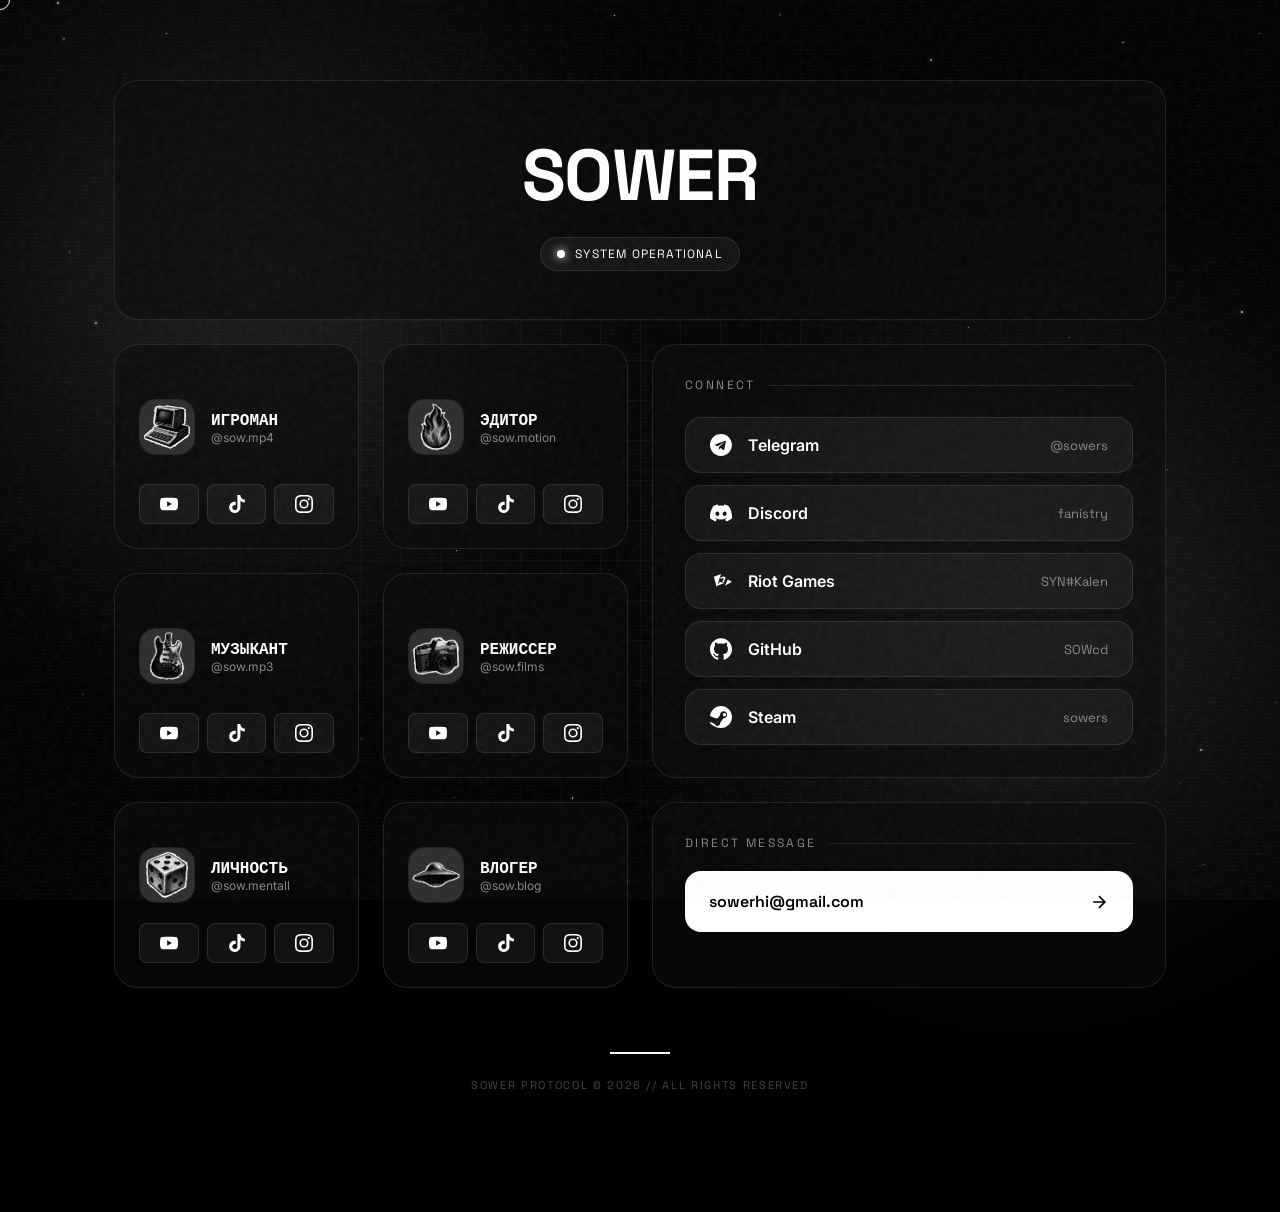
==== commit 8d953e26: "feat: add platform icons and brand-specific hover effects - Replaced text links with inline SVG icon" ====
--- a/index.html
+++ b/index.html
@@ -3,6 +3,7 @@
 <head>
   <meta charset="UTF-8" />
   <meta name="viewport" content="width=device-width, initial-scale=1.0" />
+  <meta name="color-scheme" content="dark">
   <title>SOWER — Futuristic Links</title>
   <meta name="description" content="SOWER — Digital Identity & Professional Network." />
   <link rel="preconnect" href="https://fonts.googleapis.com" />
@@ -55,9 +56,9 @@
           </div>
         </div>
         <div class="channel-links">
-          <a href="https://youtube.com/@sow.mp4" target="_blank" class="mini-link" title="YouTube">YT</a>
-          <a href="https://tiktok.com/@sow.mp4" target="_blank" class="mini-link" title="TikTok">TT</a>
-          <a href="https://www.instagram.com/sow.mp4_" target="_blank" class="mini-link" title="Instagram">IG</a>
+          <a href="https://youtube.com/@sow.mp4" target="_blank" class="mini-link link--youtube" title="YouTube"><svg viewBox="0 0 24 24" fill="currentColor"><path d="M23.498 6.186a3.016 3.016 0 0 0-2.122-2.136C19.505 3.545 12 3.545 12 3.545s-7.505 0-9.377.505A3.017 3.017 0 0 0 .502 6.186C0 8.07 0 12 0 12s0 3.93.502 5.814a3.016 3.016 0 0 0 2.122 2.136c1.871.505 9.376.505 9.376.505s7.505 0 9.377-.505a3.015 3.015 0 0 0 2.122-2.136C24 15.93 24 12 24 12s0-3.93-.502-5.814zM9.545 15.568V8.432L15.818 12l-6.273 3.568z"/></svg></a>
+          <a href="https://tiktok.com/@sow.mp4" target="_blank" class="mini-link link--tiktok" title="TikTok"><svg viewBox="0 0 24 24" fill="currentColor"><path d="M12.525.02c1.31-.02 2.61-.01 3.91-.02.08 1.53.63 3.09 1.75 4.17 1.12 1.11 2.7 1.62 4.24 1.79v4.03c-1.44-.06-2.89-.35-4.2-.97-.57-.26-1.1-.59-1.62-.93-.01 2.92.01 5.84-.02 8.75-.03 1.4-.54 2.79-1.35 3.94-1.31 1.92-3.58 3.17-5.91 3.21-1.43.08-2.86-.31-4.08-1.03-2.02-1.19-3.44-3.37-3.65-5.71-.02-.5-.03-1-.01-1.49.18-1.9 1.12-3.72 2.58-4.96 1.66-1.44 3.98-2.13 6.15-1.72.02 1.48-.04 2.96-.04 4.44-.99-.32-2.15-.23-3.02.37-.63.41-1.11 1.04-1.36 1.75-.21.51-.15 1.07-.14 1.61.24 1.64 1.82 3.02 3.5 2.87 1.12-.01 2.19-.66 2.77-1.61.19-.33.4-.67.41-1.06.1-1.79.06-3.57.07-5.36.01-4.03-.01-8.05.02-12.07z"/></svg></a>
+          <a href="https://www.instagram.com/sow.mp4_" target="_blank" class="mini-link link--instagram" title="Instagram"><svg viewBox="0 0 24 24" fill="currentColor"><path d="M12 2.163c3.204 0 3.584.012 4.85.07 1.366.062 2.633.334 3.608 1.308.975.975 1.247 2.242 1.308 3.608.058 1.266.07 1.646.07 4.85s-.012 3.584-.07 4.85c-.062 1.366-.334 2.633-1.308 3.608-.975.975-2.242 1.247-3.608 1.308-1.266.058-1.646.07-4.85.07s-3.584-.012-4.85-.07c-1.366-.062-2.633-.334-3.608-1.308-.975-.975-1.247-2.242-1.308-3.608-.058-1.266-.07-1.646-.07-4.85s.012-3.584.07-4.85c.062-1.366.334-2.633 1.308-3.608.975-.975 2.242-1.247 3.608-1.308 1.266-.058 1.646-.07 4.85-.07zM12 0C8.741 0 8.333.014 7.053.072 2.695.272.273 2.69.073 7.052.014 8.333 0 8.741 0 12s.014 3.667.072 4.947c.2 4.358 2.618 6.78 6.977 6.98 1.281.058 1.689.072 4.948.072s3.667-.014 4.947-.072c4.351-.2 6.78-2.618 6.98-6.977.058-1.281.072-1.689.072-4.948s-.014-3.667-.072-4.947c-.2-4.353-2.612-6.78-6.977-6.98C15.667.014 15.259 0 12 0zm0 5.838a6.162 6.162 0 1 0 0 12.324 6.162 6.162 0 0 0 0-12.324zM12 16a4 4 0 1 1 0-8 4 4 0 0 1 0 8zm6.406-11.845a1.44 1.44 0 1 0 0 2.881 1.44 1.44 0 0 0 0-2.881z"/></svg></a>
         </div>
       </div>
 
@@ -74,9 +75,9 @@
           </div>
         </div>
         <div class="channel-links">
-          <a href="https://youtube.com/@sow.motion" target="_blank" class="mini-link">YT</a>
-          <a href="https://tiktok.com/@sow.motion" target="_blank" class="mini-link">TT</a>
-          <a href="https://www.instagram.com/sow.motion" target="_blank" class="mini-link">IG</a>
+          <a href="https://youtube.com/@sow.motion" target="_blank" class="mini-link link--youtube" title="YouTube"><svg viewBox="0 0 24 24" fill="currentColor"><path d="M23.498 6.186a3.016 3.016 0 0 0-2.122-2.136C19.505 3.545 12 3.545 12 3.545s-7.505 0-9.377.505A3.017 3.017 0 0 0 .502 6.186C0 8.07 0 12 0 12s0 3.93.502 5.814a3.016 3.016 0 0 0 2.122 2.136c1.871.505 9.376.505 9.376.505s7.505 0 9.377-.505a3.015 3.015 0 0 0 2.122-2.136C24 15.93 24 12 24 12s0-3.93-.502-5.814zM9.545 15.568V8.432L15.818 12l-6.273 3.568z"/></svg></a>
+          <a href="https://tiktok.com/@sow.motion" target="_blank" class="mini-link link--tiktok" title="TikTok"><svg viewBox="0 0 24 24" fill="currentColor"><path d="M12.525.02c1.31-.02 2.61-.01 3.91-.02.08 1.53.63 3.09 1.75 4.17 1.12 1.11 2.7 1.62 4.24 1.79v4.03c-1.44-.06-2.89-.35-4.2-.97-.57-.26-1.1-.59-1.62-.93-.01 2.92.01 5.84-.02 8.75-.03 1.4-.54 2.79-1.35 3.94-1.31 1.92-3.58 3.17-5.91 3.21-1.43.08-2.86-.31-4.08-1.03-2.02-1.19-3.44-3.37-3.65-5.71-.02-.5-.03-1-.01-1.49.18-1.9 1.12-3.72 2.58-4.96 1.66-1.44 3.98-2.13 6.15-1.72.02 1.48-.04 2.96-.04 4.44-.99-.32-2.15-.23-3.02.37-.63.41-1.11 1.04-1.36 1.75-.21.51-.15 1.07-.14 1.61.24 1.64 1.82 3.02 3.5 2.87 1.12-.01 2.19-.66 2.77-1.61.19-.33.4-.67.41-1.06.1-1.79.06-3.57.07-5.36.01-4.03-.01-8.05.02-12.07z"/></svg></a>
+          <a href="https://www.instagram.com/sow.motion" target="_blank" class="mini-link link--instagram" title="Instagram"><svg viewBox="0 0 24 24" fill="currentColor"><path d="M12 2.163c3.204 0 3.584.012 4.85.07 1.366.062 2.633.334 3.608 1.308.975.975 1.247 2.242 1.308 3.608.058 1.266.07 1.646.07 4.85s-.012 3.584-.07 4.85c-.062 1.366-.334 2.633-1.308 3.608-.975.975-2.242 1.247-3.608 1.308-1.266.058-1.646.07-4.85.07s-3.584-.012-4.85-.07c-1.366-.062-2.633-.334-3.608-1.308-.975-.975-1.247-2.242-1.308-3.608-.058-1.266-.07-1.646-.07-4.85s.012-3.584.07-4.85c.062-1.366.334-2.633 1.308-3.608.975-.975 2.242-1.247 3.608-1.308 1.266-.058 1.646-.07 4.85-.07zM12 0C8.741 0 8.333.014 7.053.072 2.695.272.273 2.69.073 7.052.014 8.333 0 8.741 0 12s.014 3.667.072 4.947c.2 4.358 2.618 6.78 6.977 6.98 1.281.058 1.689.072 4.948.072s3.667-.014 4.947-.072c4.351-.2 6.78-2.618 6.98-6.977.058-1.281.072-1.689.072-4.948s-.014-3.667-.072-4.947c-.2-4.353-2.612-6.78-6.977-6.98C15.667.014 15.259 0 12 0zm0 5.838a6.162 6.162 0 1 0 0 12.324 6.162 6.162 0 0 0 0-12.324zM12 16a4 4 0 1 1 0-8 4 4 0 0 1 0 8zm6.406-11.845a1.44 1.44 0 1 0 0 2.881 1.44 1.44 0 0 0 0-2.881z"/></svg></a>
         </div>
       </div>
 
@@ -87,36 +88,41 @@
         </div>
         <div class="links-stack">
           <!-- Telegram -->
-          <div class="modern-link" data-copy="@sowers">
+          <div class="modern-link link--telegram" data-copy="@sowers">
             <a href="https://t.me/Sowers" target="_blank" class="link-inner">
+              <svg class="modern-link-icon" viewBox="0 0 24 24" fill="currentColor"><path d="M11.944 0C5.347 0 0 5.347 0 11.944c0 6.597 5.347 11.944 11.944 11.944 6.597 0 11.944-5.347 11.944-11.944C23.888 5.347 18.541 0 11.944 0zm5.41 8.163l-1.85 8.728c-.14.621-.508.775-1.027.484l-2.82-2.078-1.36 1.31c-.15.15-.276.276-.566.276l.202-2.868 5.219-4.717c.227-.202-.049-.314-.352-.111l-6.45 4.062-2.778-.869c-.604-.19-.617-.604.126-.894l10.857-4.183c.503-.184.943.118.8z"/></svg>
               <span class="link-label">Telegram</span>
               <span class="link-value">@sowers</span>
             </a>
           </div>
           <!-- Discord -->
-          <div class="modern-link" data-copy="fanistry">
+          <div class="modern-link link--discord" data-copy="fanistry">
             <a href="https://discord.gg/AfKcuWjt" target="_blank" class="link-inner">
+              <svg class="modern-link-icon" viewBox="0 0 24 24" fill="currentColor"><path d="M20.317 4.37a19.791 19.791 0 0 0-4.885-1.515.074.074 0 0 0-.079.037c-.21.375-.444.864-.608 1.25a18.27 18.27 0 0 0-5.487 0 12.64 12.64 0 0 0-.617-1.25.077.077 0 0 0-.079-.037A19.736 19.736 0 0 0 3.677 4.37a.07.07 0 0 0-.032.027C.533 9.046-.32 13.58.099 18.057a.082.082 0 0 0 .031.057 19.9 19.9 0 0 0 5.993 3.03.078.078 0 0 0 .084-.028 14.09 14.09 0 0 0 1.226-1.994.076.076 0 0 0-.041-.106 13.107 13.107 0 0 1-1.872-.892.077.077 0 0 1-.008-.128 10.2 10.2 0 0 0 .372-.292.074.074 0 0 1 .077-.01c3.928 1.793 8.18 1.793 12.062 0a.074.074 0 0 1 .078.01c.12.098.246.198.373.292a.077.077 0 0 1-.006.127 12.299 12.299 0 0 1-1.873.892.077.077 0 0 0-.041.107c.36.698.772 1.362 1.225 1.993a.076.076 0 0 0 .084.028 19.839 19.839 0 0 0 6.002-3.03.077.077 0 0 0 .032-.054c.5-5.177-.838-9.674-3.549-13.66a.061.061 0 0 0-.031-.03zM8.02 15.33c-1.183 0-2.157-1.085-2.157-2.419 0-1.333.956-2.419 2.157-2.419 1.21 0 2.176 1.096 2.157 2.42 0 1.333-.956 2.418-2.157 2.418zm7.975 0c-1.183 0-2.157-1.085-2.157-2.419 0-1.333.955-2.419 2.157-2.419 1.21 0 2.176 1.096 2.157 2.42 0 1.333-.946 2.418-2.157 2.418z"/></svg>
               <span class="link-label">Discord</span>
               <span class="link-value">fanistry</span>
             </a>
           </div>
           <!-- Riot -->
-          <div class="modern-link" data-copy="SYN#Kalen">
+          <div class="modern-link link--riot" data-copy="SYN#Kalen">
             <a href="https://tracker.gg/valorant/profile/riot/SYN%23Kalen" target="_blank" class="link-inner">
+              <svg class="modern-link-icon" viewBox="0 0 24 24" fill="currentColor"><path d="M12.016 4.385l-7.79 3.013 3.07 11.233 4.72-14.246zm11.984 8.351l-4.523-2.312-3.235 6.784L24 12.736zm-8.835 1.637l-4.48-1.574-3.511 4.545 7.991-2.971zm-.654-7.234l-3.275 1.054.412 1.488 2.863-.836.467.458-1.517 4.095 1.385.452 2.217-5.711-.552-.452z"/></svg>
               <span class="link-label">Riot Games</span>
               <span class="link-value">SYN#Kalen</span>
             </a>
           </div>
           <!-- GitHub -->
-          <div class="modern-link">
+          <div class="modern-link link--github">
             <a href="https://github.com/SOWcd" target="_blank" class="link-inner">
+              <svg class="modern-link-icon" viewBox="0 0 24 24" fill="currentColor"><path d="M12 .297c-6.63 0-12 5.373-12 12 0 5.303 3.438 9.8 8.205 11.385.6.113.82-.258.82-.577 0-.285-.01-1.04-.015-2.04-3.338.724-4.042-1.61-4.042-1.61C4.422 18.07 3.633 17.7 3.633 17.7c-1.087-.744.084-.729.084-.729 1.205.084 1.838 1.236 1.838 1.236 1.07 1.835 2.809 1.305 3.495.998.108-.776.417-1.305.76-1.605-2.665-.3-5.466-1.332-5.466-5.93 0-1.31.465-2.38 1.235-3.22-.135-.303-.54-1.523.105-3.176 0 0 1.005-.322 3.3 1.23.96-.267 1.98-.399 3-.405 1.02.006 2.04.138 3 .405 2.28-1.552 3.285-1.23 3.285-1.23.645 1.653.24 2.873.12 3.176.765.84 1.23 1.91 1.23 3.22 0 4.61-2.805 5.625-5.475 5.92.42.36.81 1.096.81 2.22 0 1.606-.015 2.896-.015 3.286 0 .315.21.69.825.57C20.565 22.092 24 17.592 24 12.297c0-6.627-5.373-12-12-12"/></svg>
               <span class="link-label">GitHub</span>
               <span class="link-value">SOWcd</span>
             </a>
           </div>
           <!-- Steam -->
-          <div class="modern-link">
+          <div class="modern-link link--steam">
             <a href="https://steamcommunity.com/id/sowers/" target="_blank" class="link-inner">
+              <svg class="modern-link-icon" viewBox="0 0 24 24" fill="currentColor"><path d="M11.979 0C5.678 0 .511 4.86.022 11.037l6.432 2.654c.545-.371 1.203-.59 1.912-.59.108 0 .21.006.315.018l2.323-3.43V9.62c0-2.107 1.716-3.837 3.836-3.837 2.12 0 3.836 1.73 3.836 3.837 0 2.107-1.716 3.821-3.836 3.821-.11 0-.219-.007-.326-.018l-3.386 4.887c.01.103.018.207.018.312 0 1.756-1.416 3.187-3.172 3.187-1.457 0-2.703-.984-3.07-2.316l-6.571-2.71c.025.075.05.15.081.225C1.141 20.328 6.133 24 12 24c6.627 0 12-5.373 12-12S18.627 0 12 0zm3.836 11.376c-1.026 0-1.859-.833-1.859-1.859 0-1.026.833-1.859 1.859-1.859s1.859.833 1.859 1.859c0 1.026-.833 1.859-1.859 1.859z"/></svg>
               <span class="link-label">Steam</span>
               <span class="link-value">sowers</span>
             </a>
@@ -137,9 +143,9 @@
           </div>
         </div>
         <div class="channel-links">
-          <a href="https://youtube.com/@sow.mp3" target="_blank" class="mini-link">YT</a>
-          <a href="https://tiktok.com/@sow.mp3" target="_blank" class="mini-link">TT</a>
-          <a href="https://instagram.com/sow.mp3" target="_blank" class="mini-link">IG</a>
+          <a href="https://youtube.com/@sow.mp3" target="_blank" class="mini-link link--youtube" title="YouTube"><svg viewBox="0 0 24 24" fill="currentColor"><path d="M23.498 6.186a3.016 3.016 0 0 0-2.122-2.136C19.505 3.545 12 3.545 12 3.545s-7.505 0-9.377.505A3.017 3.017 0 0 0 .502 6.186C0 8.07 0 12 0 12s0 3.93.502 5.814a3.016 3.016 0 0 0 2.122 2.136c1.871.505 9.376.505 9.376.505s7.505 0 9.377-.505a3.015 3.015 0 0 0 2.122-2.136C24 15.93 24 12 24 12s0-3.93-.502-5.814zM9.545 15.568V8.432L15.818 12l-6.273 3.568z"/></svg></a>
+          <a href="https://tiktok.com/@sow.mp3" target="_blank" class="mini-link link--tiktok" title="TikTok"><svg viewBox="0 0 24 24" fill="currentColor"><path d="M12.525.02c1.31-.02 2.61-.01 3.91-.02.08 1.53.63 3.09 1.75 4.17 1.12 1.11 2.7 1.62 4.24 1.79v4.03c-1.44-.06-2.89-.35-4.2-.97-.57-.26-1.1-.59-1.62-.93-.01 2.92.01 5.84-.02 8.75-.03 1.4-.54 2.79-1.35 3.94-1.31 1.92-3.58 3.17-5.91 3.21-1.43.08-2.86-.31-4.08-1.03-2.02-1.19-3.44-3.37-3.65-5.71-.02-.5-.03-1-.01-1.49.18-1.9 1.12-3.72 2.58-4.96 1.66-1.44 3.98-2.13 6.15-1.72.02 1.48-.04 2.96-.04 4.44-.99-.32-2.15-.23-3.02.37-.63.41-1.11 1.04-1.36 1.75-.21.51-.15 1.07-.14 1.61.24 1.64 1.82 3.02 3.5 2.87 1.12-.01 2.19-.66 2.77-1.61.19-.33.4-.67.41-1.06.1-1.79.06-3.57.07-5.36.01-4.03-.01-8.05.02-12.07z"/></svg></a>
+          <a href="https://instagram.com/sow.mp3" target="_blank" class="mini-link link--instagram" title="Instagram"><svg viewBox="0 0 24 24" fill="currentColor"><path d="M12 2.163c3.204 0 3.584.012 4.85.07 1.366.062 2.633.334 3.608 1.308.975.975 1.247 2.242 1.308 3.608.058 1.266.07 1.646.07 4.85s-.012 3.584-.07 4.85c-.062 1.366-.334 2.633-1.308 3.608-.975.975-2.242 1.247-3.608 1.308-1.266.058-1.646.07-4.85.07s-3.584-.012-4.85-.07c-1.366-.062-2.633-.334-3.608-1.308-.975-.975-1.247-2.242-1.308-3.608-.058-1.266-.07-1.646-.07-4.85s.012-3.584.07-4.85c.062-1.366.334-2.633 1.308-3.608.975-.975 2.242-1.247 3.608-1.308 1.266-.058 1.646-.07 4.85-.07zM12 0C8.741 0 8.333.014 7.053.072 2.695.272.273 2.69.073 7.052.014 8.333 0 8.741 0 12s.014 3.667.072 4.947c.2 4.358 2.618 6.78 6.977 6.98 1.281.058 1.689.072 4.948.072s3.667-.014 4.947-.072c4.351-.2 6.78-2.618 6.98-6.977.058-1.281.072-1.689.072-4.948s-.014-3.667-.072-4.947c-.2-4.353-2.612-6.78-6.977-6.98C15.667.014 15.259 0 12 0zm0 5.838a6.162 6.162 0 1 0 0 12.324 6.162 6.162 0 0 0 0-12.324zM12 16a4 4 0 1 1 0-8 4 4 0 0 1 0 8zm6.406-11.845a1.44 1.44 0 1 0 0 2.881 1.44 1.44 0 0 0 0-2.881z"/></svg></a>
         </div>
       </div>
 
@@ -156,9 +162,9 @@
           </div>
         </div>
         <div class="channel-links">
-          <a href="https://youtube.com/@sow.films" target="_blank" class="mini-link">YT</a>
-          <a href="https://tiktok.com/@sow.films" target="_blank" class="mini-link">TT</a>
-          <a href="https://www.instagram.com/sow.films" target="_blank" class="mini-link">IG</a>
+          <a href="https://youtube.com/@sow.films" target="_blank" class="mini-link link--youtube" title="YouTube"><svg viewBox="0 0 24 24" fill="currentColor"><path d="M23.498 6.186a3.016 3.016 0 0 0-2.122-2.136C19.505 3.545 12 3.545 12 3.545s-7.505 0-9.377.505A3.017 3.017 0 0 0 .502 6.186C0 8.07 0 12 0 12s0 3.93.502 5.814a3.016 3.016 0 0 0 2.122 2.136c1.871.505 9.376.505 9.376.505s7.505 0 9.377-.505a3.015 3.015 0 0 0 2.122-2.136C24 15.93 24 12 24 12s0-3.93-.502-5.814zM9.545 15.568V8.432L15.818 12l-6.273 3.568z"/></svg></a>
+          <a href="https://tiktok.com/@sow.films" target="_blank" class="mini-link link--tiktok" title="TikTok"><svg viewBox="0 0 24 24" fill="currentColor"><path d="M12.525.02c1.31-.02 2.61-.01 3.91-.02.08 1.53.63 3.09 1.75 4.17 1.12 1.11 2.7 1.62 4.24 1.79v4.03c-1.44-.06-2.89-.35-4.2-.97-.57-.26-1.1-.59-1.62-.93-.01 2.92.01 5.84-.02 8.75-.03 1.4-.54 2.79-1.35 3.94-1.31 1.92-3.58 3.17-5.91 3.21-1.43.08-2.86-.31-4.08-1.03-2.02-1.19-3.44-3.37-3.65-5.71-.02-.5-.03-1-.01-1.49.18-1.9 1.12-3.72 2.58-4.96 1.66-1.44 3.98-2.13 6.15-1.72.02 1.48-.04 2.96-.04 4.44-.99-.32-2.15-.23-3.02.37-.63.41-1.11 1.04-1.36 1.75-.21.51-.15 1.07-.14 1.61.24 1.64 1.82 3.02 3.5 2.87 1.12-.01 2.19-.66 2.77-1.61.19-.33.4-.67.41-1.06.1-1.79.06-3.57.07-5.36.01-4.03-.01-8.05.02-12.07z"/></svg></a>
+          <a href="https://www.instagram.com/sow.films" target="_blank" class="mini-link link--instagram" title="Instagram"><svg viewBox="0 0 24 24" fill="currentColor"><path d="M12 2.163c3.204 0 3.584.012 4.85.07 1.366.062 2.633.334 3.608 1.308.975.975 1.247 2.242 1.308 3.608.058 1.266.07 1.646.07 4.85s-.012 3.584-.07 4.85c-.062 1.366-.334 2.633-1.308 3.608-.975.975-2.242 1.247-3.608 1.308-1.266.058-1.646.07-4.85.07s-3.584-.012-4.85-.07c-1.366-.062-2.633-.334-3.608-1.308-.975-.975-1.247-2.242-1.308-3.608-.058-1.266-.07-1.646-.07-4.85s.012-3.584.07-4.85c.062-1.366.334-2.633 1.308-3.608.975-.975 2.242-1.247 3.608-1.308 1.266-.058 1.646-.07 4.85-.07zM12 0C8.741 0 8.333.014 7.053.072 2.695.272.273 2.69.073 7.052.014 8.333 0 8.741 0 12s.014 3.667.072 4.947c.2 4.358 2.618 6.78 6.977 6.98 1.281.058 1.689.072 4.948.072s3.667-.014 4.947-.072c4.351-.2 6.78-2.618 6.98-6.977.058-1.281.072-1.689.072-4.948s-.014-3.667-.072-4.947c-.2-4.353-2.612-6.78-6.977-6.98C15.667.014 15.259 0 12 0zm0 5.838a6.162 6.162 0 1 0 0 12.324 6.162 6.162 0 0 0 0-12.324zM12 16a4 4 0 1 1 0-8 4 4 0 0 1 0 8zm6.406-11.845a1.44 1.44 0 1 0 0 2.881 1.44 1.44 0 0 0 0-2.881z"/></svg></a>
         </div>
       </div>
 
@@ -175,9 +181,9 @@
           </div>
         </div>
         <div class="channel-links">
-          <a href="https://youtube.com/@sow.mentall" target="_blank" class="mini-link">YT</a>
-          <a href="https://tiktok.com/@sow.mentall" target="_blank" class="mini-link">TT</a>
-          <a href="https://instagram.com/sow.mentall" target="_blank" class="mini-link">IG</a>
+          <a href="https://youtube.com/@sow.mentall" target="_blank" class="mini-link link--youtube" title="YouTube"><svg viewBox="0 0 24 24" fill="currentColor"><path d="M23.498 6.186a3.016 3.016 0 0 0-2.122-2.136C19.505 3.545 12 3.545 12 3.545s-7.505 0-9.377.505A3.017 3.017 0 0 0 .502 6.186C0 8.07 0 12 0 12s0 3.93.502 5.814a3.016 3.016 0 0 0 2.122 2.136c1.871.505 9.376.505 9.376.505s7.505 0 9.377-.505a3.015 3.015 0 0 0 2.122-2.136C24 15.93 24 12 24 12s0-3.93-.502-5.814zM9.545 15.568V8.432L15.818 12l-6.273 3.568z"/></svg></a>
+          <a href="https://tiktok.com/@sow.mentall" target="_blank" class="mini-link link--tiktok" title="TikTok"><svg viewBox="0 0 24 24" fill="currentColor"><path d="M12.525.02c1.31-.02 2.61-.01 3.91-.02.08 1.53.63 3.09 1.75 4.17 1.12 1.11 2.7 1.62 4.24 1.79v4.03c-1.44-.06-2.89-.35-4.2-.97-.57-.26-1.1-.59-1.62-.93-.01 2.92.01 5.84-.02 8.75-.03 1.4-.54 2.79-1.35 3.94-1.31 1.92-3.58 3.17-5.91 3.21-1.43.08-2.86-.31-4.08-1.03-2.02-1.19-3.44-3.37-3.65-5.71-.02-.5-.03-1-.01-1.49.18-1.9 1.12-3.72 2.58-4.96 1.66-1.44 3.98-2.13 6.15-1.72.02 1.48-.04 2.96-.04 4.44-.99-.32-2.15-.23-3.02.37-.63.41-1.11 1.04-1.36 1.75-.21.51-.15 1.07-.14 1.61.24 1.64 1.82 3.02 3.5 2.87 1.12-.01 2.19-.66 2.77-1.61.19-.33.4-.67.41-1.06.1-1.79.06-3.57.07-5.36.01-4.03-.01-8.05.02-12.07z"/></svg></a>
+          <a href="https://instagram.com/sow.mentall" target="_blank" class="mini-link link--instagram" title="Instagram"><svg viewBox="0 0 24 24" fill="currentColor"><path d="M12 2.163c3.204 0 3.584.012 4.85.07 1.366.062 2.633.334 3.608 1.308.975.975 1.247 2.242 1.308 3.608.058 1.266.07 1.646.07 4.85s-.012 3.584-.07 4.85c-.062 1.366-.334 2.633-1.308 3.608-.975.975-2.242 1.247-3.608 1.308-1.266.058-1.646.07-4.85.07s-3.584-.012-4.85-.07c-1.366-.062-2.633-.334-3.608-1.308-.975-.975-1.247-2.242-1.308-3.608-.058-1.266-.07-1.646-.07-4.85s.012-3.584.07-4.85c.062-1.366.334-2.633 1.308-3.608.975-.975 2.242-1.247 3.608-1.308 1.266-.058 1.646-.07 4.85-.07zM12 0C8.741 0 8.333.014 7.053.072 2.695.272.273 2.69.073 7.052.014 8.333 0 8.741 0 12s.014 3.667.072 4.947c.2 4.358 2.618 6.78 6.977 6.98 1.281.058 1.689.072 4.948.072s3.667-.014 4.947-.072c4.351-.2 6.78-2.618 6.98-6.977.058-1.281.072-1.689.072-4.948s-.014-3.667-.072-4.947c-.2-4.353-2.612-6.78-6.977-6.98C15.667.014 15.259 0 12 0zm0 5.838a6.162 6.162 0 1 0 0 12.324 6.162 6.162 0 0 0 0-12.324zM12 16a4 4 0 1 1 0-8 4 4 0 0 1 0 8zm6.406-11.845a1.44 1.44 0 1 0 0 2.881 1.44 1.44 0 0 0 0-2.881z"/></svg></a>
         </div>
       </div>
 
@@ -194,9 +200,9 @@
           </div>
         </div>
         <div class="channel-links">
-          <a href="https://youtube.com/@sow.blog" target="_blank" class="mini-link">YT</a>
-          <a href="https://tiktok.com/@sow.blog" target="_blank" class="mini-link">TT</a>
-          <a href="https://instagram.com/sow.blog" target="_blank" class="mini-link">IG</a>
+          <a href="https://youtube.com/@sow.blog" target="_blank" class="mini-link link--youtube" title="YouTube"><svg viewBox="0 0 24 24" fill="currentColor"><path d="M23.498 6.186a3.016 3.016 0 0 0-2.122-2.136C19.505 3.545 12 3.545 12 3.545s-7.505 0-9.377.505A3.017 3.017 0 0 0 .502 6.186C0 8.07 0 12 0 12s0 3.93.502 5.814a3.016 3.016 0 0 0 2.122 2.136c1.871.505 9.376.505 9.376.505s7.505 0 9.377-.505a3.015 3.015 0 0 0 2.122-2.136C24 15.93 24 12 24 12s0-3.93-.502-5.814zM9.545 15.568V8.432L15.818 12l-6.273 3.568z"/></svg></a>
+          <a href="https://tiktok.com/@sow.blog" target="_blank" class="mini-link link--tiktok" title="TikTok"><svg viewBox="0 0 24 24" fill="currentColor"><path d="M12.525.02c1.31-.02 2.61-.01 3.91-.02.08 1.53.63 3.09 1.75 4.17 1.12 1.11 2.7 1.62 4.24 1.79v4.03c-1.44-.06-2.89-.35-4.2-.97-.57-.26-1.1-.59-1.62-.93-.01 2.92.01 5.84-.02 8.75-.03 1.4-.54 2.79-1.35 3.94-1.31 1.92-3.58 3.17-5.91 3.21-1.43.08-2.86-.31-4.08-1.03-2.02-1.19-3.44-3.37-3.65-5.71-.02-.5-.03-1-.01-1.49.18-1.9 1.12-3.72 2.58-4.96 1.66-1.44 3.98-2.13 6.15-1.72.02 1.48-.04 2.96-.04 4.44-.99-.32-2.15-.23-3.02.37-.63.41-1.11 1.04-1.36 1.75-.21.51-.15 1.07-.14 1.61.24 1.64 1.82 3.02 3.5 2.87 1.12-.01 2.19-.66 2.77-1.61.19-.33.4-.67.41-1.06.1-1.79.06-3.57.07-5.36.01-4.03-.01-8.05.02-12.07z"/></svg></a>
+          <a href="https://instagram.com/sow.blog" target="_blank" class="mini-link link--instagram" title="Instagram"><svg viewBox="0 0 24 24" fill="currentColor"><path d="M12 2.163c3.204 0 3.584.012 4.85.07 1.366.062 2.633.334 3.608 1.308.975.975 1.247 2.242 1.308 3.608.058 1.266.07 1.646.07 4.85s-.012 3.584-.07 4.85c-.062 1.366-.334 2.633-1.308 3.608-.975.975-2.242 1.247-3.608 1.308-1.266.058-1.646.07-4.85.07s-3.584-.012-4.85-.07c-1.366-.062-2.633-.334-3.608-1.308-.975-.975-1.247-2.242-1.308-3.608-.058-1.266-.07-1.646-.07-4.85s.012-3.584.07-4.85c.062-1.366.334-2.633 1.308-3.608.975-.975 2.242-1.247 3.608-1.308 1.266-.058 1.646-.07 4.85-.07zM12 0C8.741 0 8.333.014 7.053.072 2.695.272.273 2.69.073 7.052.014 8.333 0 8.741 0 12s.014 3.667.072 4.947c.2 4.358 2.618 6.78 6.977 6.98 1.281.058 1.689.072 4.948.072s3.667-.014 4.947-.072c4.351-.2 6.78-2.618 6.98-6.977.058-1.281.072-1.689.072-4.948s-.014-3.667-.072-4.947c-.2-4.353-2.612-6.78-6.977-6.98C15.667.014 15.259 0 12 0zm0 5.838a6.162 6.162 0 1 0 0 12.324 6.162 6.162 0 0 0 0-12.324zM12 16a4 4 0 1 1 0-8 4 4 0 0 1 0 8zm6.406-11.845a1.44 1.44 0 1 0 0 2.881 1.44 1.44 0 0 0 0-2.881z"/></svg></a>
         </div>
       </div>
 
--- a/style.css
+++ b/style.css
@@ -246,23 +246,84 @@
 
 .mini-link {
   flex: 1;
-  text-align: center;
-  padding: 8px;
+  display: flex;
+  align-items: center;
+  justify-content: center;
+  padding: 10px 8px;
   background: var(--white-05);
   border: 1px solid var(--white-10);
   border-radius: var(--radius-sm);
-  font-family: var(--font-mono);
-  font-size: 11px;
-  font-weight: 600;
   transition: var(--transition);
   text-decoration: none;
   color: var(--white);
 }
 
-.mini-link:hover {
-  background: var(--white);
-  color: #000;
+.mini-link svg {
+  width: 18px;
+  height: 18px;
+  fill: currentColor;
+  transition: transform 0.3s ease;
+}
+
+.mini-link:hover svg {
+  transform: scale(1.1);
+}
+
+/* Brand Hover Transitions */
+.link--youtube:hover {
+  background: rgba(255, 0, 0, 0.15);
+  border-color: #FF0000;
+  color: #FF0000;
+  box-shadow: 0 0 15px rgba(255, 0, 0, 0.2);
+}
+
+.link--tiktok:hover {
+  background: rgba(254, 44, 85, 0.15);
+  border-color: #FE2C55;
+  color: #FE2C55;
+  box-shadow: 0 0 15px rgba(254, 44, 85, 0.2);
+}
+
+.link--instagram:hover {
+  background: rgba(228, 64, 95, 0.15);
+  border-color: #E4405F;
+  color: #E4405F;
+  box-shadow: 0 0 15px rgba(228, 64, 95, 0.2);
+}
+
+.link--telegram:hover .link-inner {
+  background: rgba(36, 161, 222, 0.15);
+  border-color: #24A1DE;
+  color: #24A1DE;
+  box-shadow: 0 0 20px rgba(36, 161, 222, 0.2);
+}
+
+.link--discord:hover .link-inner {
+  background: rgba(88, 101, 242, 0.15);
+  border-color: #5865F2;
+  color: #5865F2;
+  box-shadow: 0 0 20px rgba(88, 101, 242, 0.2);
+}
+
+.link--riot:hover .link-inner {
+  background: rgba(211, 41, 54, 0.15);
+  border-color: #D32936;
+  color: #D32936;
+  box-shadow: 0 0 20px rgba(211, 41, 54, 0.2);
+}
+
+.link--github:hover .link-inner {
+  background: rgba(255, 255, 255, 0.1);
   border-color: var(--white);
+  color: var(--white);
+  box-shadow: 0 0 20px rgba(255, 255, 255, 0.1);
+}
+
+.link--steam:hover .link-inner {
+  background: rgba(102, 192, 244, 0.15);
+  border-color: #66C0F4;
+  color: #66C0F4;
+  box-shadow: 0 0 20px rgba(102, 192, 244, 0.2);
 }
 
 /* ── Links List Card ── */
@@ -304,15 +365,23 @@
 
 .link-inner {
   display: flex;
-  justify-content: space-between;
-  align-items: center;
-  padding: 20px 24px;
+  align-items: center;
+  padding: 16px 24px;
   background: var(--white-05);
   border: 1px solid var(--white-10);
   border-radius: var(--radius-md);
   text-decoration: none;
   color: var(--white);
   transition: var(--transition);
+  gap: 16px;
+}
+
+.modern-link-icon {
+  width: 22px;
+  height: 22px;
+  fill: currentColor;
+  flex-shrink: 0;
+  transition: transform 0.3s ease;
 }
 
 .modern-link:hover .link-inner {
@@ -321,7 +390,11 @@
   transform: translateX(8px);
 }
 
-.link-label { font-weight: 600; }
+.modern-link:hover .modern-link-icon {
+  transform: scale(1.1);
+}
+
+.link-label { font-weight: 600; flex: 1; }
 .link-value { font-family: var(--font-mono); font-size: 13px; color: var(--gray-2); }
 
 /* ── Contact Card ── */
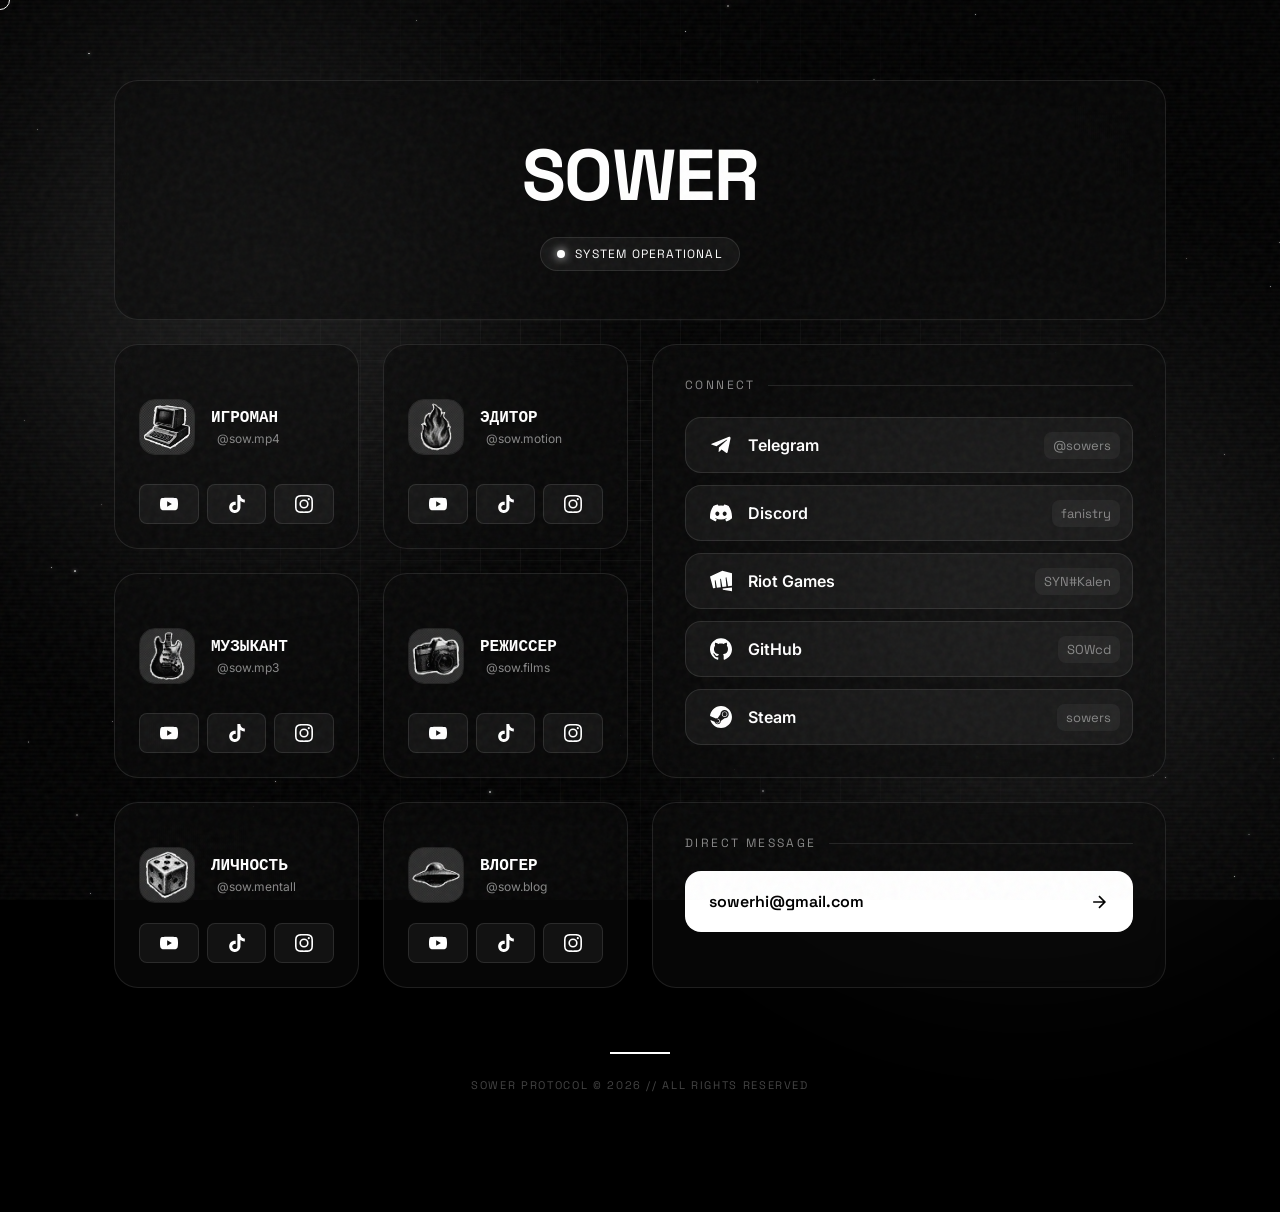
==== commit 0fc54634: "feat: enhance platform icons and improve copy-to-clipboard system - Replaced icons for Steam, Riot G" ====
--- a/index.html
+++ b/index.html
@@ -9,7 +9,7 @@
   <link rel="preconnect" href="https://fonts.googleapis.com" />
   <link rel="preconnect" href="https://fonts.gstatic.com" crossorigin />
   <link href="https://fonts.googleapis.com/css2?family=Inter:wght@300;400;500;600;700;900&family=Space+Grotesk:wght@300;400;500;600;700&display=swap" rel="stylesheet" />
-  <link rel="stylesheet" href="style.css?v=10" />
+  <link rel="stylesheet" href="style.css?v=11" />
   <link rel="icon" type="image/png" href="sow_mp4.png" />
 </head>
 <body>
@@ -52,12 +52,12 @@
           </div>
           <div class="channel-info">
             <h3 class="channel-title">ИГРОМАН</h3>
-            <span class="channel-tag">@sow.mp4</span>
+            <span class="channel-tag" data-copy="@sow.mp4">@sow.mp4</span>
           </div>
         </div>
         <div class="channel-links">
           <a href="https://youtube.com/@sow.mp4" target="_blank" class="mini-link link--youtube" title="YouTube"><svg viewBox="0 0 24 24" fill="currentColor"><path d="M23.498 6.186a3.016 3.016 0 0 0-2.122-2.136C19.505 3.545 12 3.545 12 3.545s-7.505 0-9.377.505A3.017 3.017 0 0 0 .502 6.186C0 8.07 0 12 0 12s0 3.93.502 5.814a3.016 3.016 0 0 0 2.122 2.136c1.871.505 9.376.505 9.376.505s7.505 0 9.377-.505a3.015 3.015 0 0 0 2.122-2.136C24 15.93 24 12 24 12s0-3.93-.502-5.814zM9.545 15.568V8.432L15.818 12l-6.273 3.568z"/></svg></a>
-          <a href="https://tiktok.com/@sow.mp4" target="_blank" class="mini-link link--tiktok" title="TikTok"><svg viewBox="0 0 24 24" fill="currentColor"><path d="M12.525.02c1.31-.02 2.61-.01 3.91-.02.08 1.53.63 3.09 1.75 4.17 1.12 1.11 2.7 1.62 4.24 1.79v4.03c-1.44-.06-2.89-.35-4.2-.97-.57-.26-1.1-.59-1.62-.93-.01 2.92.01 5.84-.02 8.75-.03 1.4-.54 2.79-1.35 3.94-1.31 1.92-3.58 3.17-5.91 3.21-1.43.08-2.86-.31-4.08-1.03-2.02-1.19-3.44-3.37-3.65-5.71-.02-.5-.03-1-.01-1.49.18-1.9 1.12-3.72 2.58-4.96 1.66-1.44 3.98-2.13 6.15-1.72.02 1.48-.04 2.96-.04 4.44-.99-.32-2.15-.23-3.02.37-.63.41-1.11 1.04-1.36 1.75-.21.51-.15 1.07-.14 1.61.24 1.64 1.82 3.02 3.5 2.87 1.12-.01 2.19-.66 2.77-1.61.19-.33.4-.67.41-1.06.1-1.79.06-3.57.07-5.36.01-4.03-.01-8.05.02-12.07z"/></svg></a>
+          <a href="https://tiktok.com/@sow.mp4" target="_blank" class="mini-link link--tiktok" title="TikTok"><svg viewBox="0 0 24 24" fill="currentColor"><path d="M12.525.02c1.31-.02 2.61-.01 3.91-.02.08 1.53.63 3.09 1.75 4.17 1.12 1.11 2.7 1.62 4.24 1.79v4.03c-1.44-.05-2.89-.35-4.2-.97-.57-.26-1.1-.59-1.62-.93-.01 2.92.01 5.84-.02 8.75-.08 1.4-.54 2.79-1.35 3.94-1.31 1.92-3.58 3.17-5.91 3.21-1.43.08-2.86-.31-4.08-1.03-2.02-1.19-3.44-3.37-3.65-5.71-.02-.5-.03-1-.01-1.49.18-1.9 1.12-3.72 2.58-4.96 1.66-1.44 3.98-2.13 6.15-1.72.02 1.48-.04 2.96-.04 4.44-.99-.32-2.15-.23-3.02.37-.63.41-1.11 1.04-1.36 1.75-.21.51-.15 1.07-.14 1.61.24 1.64 1.82 3.02 3.5 2.87 1.12-.01 2.19-.66 2.77-1.61.19-.33.4-.67.41-1.06.1-1.79.06-3.57.07-5.36.01-4.03-.01-8.05.02-12.07z"/></svg></a>
           <a href="https://www.instagram.com/sow.mp4_" target="_blank" class="mini-link link--instagram" title="Instagram"><svg viewBox="0 0 24 24" fill="currentColor"><path d="M12 2.163c3.204 0 3.584.012 4.85.07 1.366.062 2.633.334 3.608 1.308.975.975 1.247 2.242 1.308 3.608.058 1.266.07 1.646.07 4.85s-.012 3.584-.07 4.85c-.062 1.366-.334 2.633-1.308 3.608-.975.975-2.242 1.247-3.608 1.308-1.266.058-1.646.07-4.85.07s-3.584-.012-4.85-.07c-1.366-.062-2.633-.334-3.608-1.308-.975-.975-1.247-2.242-1.308-3.608-.058-1.266-.07-1.646-.07-4.85s.012-3.584.07-4.85c.062-1.366.334-2.633 1.308-3.608.975-.975 2.242-1.247 3.608-1.308 1.266-.058 1.646-.07 4.85-.07zM12 0C8.741 0 8.333.014 7.053.072 2.695.272.273 2.69.073 7.052.014 8.333 0 8.741 0 12s.014 3.667.072 4.947c.2 4.358 2.618 6.78 6.977 6.98 1.281.058 1.689.072 4.948.072s3.667-.014 4.947-.072c4.351-.2 6.78-2.618 6.98-6.977.058-1.281.072-1.689.072-4.948s-.014-3.667-.072-4.947c-.2-4.353-2.612-6.78-6.977-6.98C15.667.014 15.259 0 12 0zm0 5.838a6.162 6.162 0 1 0 0 12.324 6.162 6.162 0 0 0 0-12.324zM12 16a4 4 0 1 1 0-8 4 4 0 0 1 0 8zm6.406-11.845a1.44 1.44 0 1 0 0 2.881 1.44 1.44 0 0 0 0-2.881z"/></svg></a>
         </div>
       </div>
@@ -71,12 +71,12 @@
           </div>
           <div class="channel-info">
             <h3 class="channel-title">ЭДИТОР</h3>
-            <span class="channel-tag">@sow.motion</span>
+            <span class="channel-tag" data-copy="@sow.motion">@sow.motion</span>
           </div>
         </div>
         <div class="channel-links">
           <a href="https://youtube.com/@sow.motion" target="_blank" class="mini-link link--youtube" title="YouTube"><svg viewBox="0 0 24 24" fill="currentColor"><path d="M23.498 6.186a3.016 3.016 0 0 0-2.122-2.136C19.505 3.545 12 3.545 12 3.545s-7.505 0-9.377.505A3.017 3.017 0 0 0 .502 6.186C0 8.07 0 12 0 12s0 3.93.502 5.814a3.016 3.016 0 0 0 2.122 2.136c1.871.505 9.376.505 9.376.505s7.505 0 9.377-.505a3.015 3.015 0 0 0 2.122-2.136C24 15.93 24 12 24 12s0-3.93-.502-5.814zM9.545 15.568V8.432L15.818 12l-6.273 3.568z"/></svg></a>
-          <a href="https://tiktok.com/@sow.motion" target="_blank" class="mini-link link--tiktok" title="TikTok"><svg viewBox="0 0 24 24" fill="currentColor"><path d="M12.525.02c1.31-.02 2.61-.01 3.91-.02.08 1.53.63 3.09 1.75 4.17 1.12 1.11 2.7 1.62 4.24 1.79v4.03c-1.44-.06-2.89-.35-4.2-.97-.57-.26-1.1-.59-1.62-.93-.01 2.92.01 5.84-.02 8.75-.03 1.4-.54 2.79-1.35 3.94-1.31 1.92-3.58 3.17-5.91 3.21-1.43.08-2.86-.31-4.08-1.03-2.02-1.19-3.44-3.37-3.65-5.71-.02-.5-.03-1-.01-1.49.18-1.9 1.12-3.72 2.58-4.96 1.66-1.44 3.98-2.13 6.15-1.72.02 1.48-.04 2.96-.04 4.44-.99-.32-2.15-.23-3.02.37-.63.41-1.11 1.04-1.36 1.75-.21.51-.15 1.07-.14 1.61.24 1.64 1.82 3.02 3.5 2.87 1.12-.01 2.19-.66 2.77-1.61.19-.33.4-.67.41-1.06.1-1.79.06-3.57.07-5.36.01-4.03-.01-8.05.02-12.07z"/></svg></a>
+          <a href="https://tiktok.com/@sow.motion" target="_blank" class="mini-link link--tiktok" title="TikTok"><svg viewBox="0 0 24 24" fill="currentColor"><path d="M12.525.02c1.31-.02 2.61-.01 3.91-.02.08 1.53.63 3.09 1.75 4.17 1.12 1.11 2.7 1.62 4.24 1.79v4.03c-1.44-.05-2.89-.35-4.2-.97-.57-.26-1.1-.59-1.62-.93-.01 2.92.01 5.84-.02 8.75-.08 1.4-.54 2.79-1.35 3.94-1.31 1.92-3.58 3.17-5.91 3.21-1.43.08-2.86-.31-4.08-1.03-2.02-1.19-3.44-3.37-3.65-5.71-.02-.5-.03-1-.01-1.49.18-1.9 1.12-3.72 2.58-4.96 1.66-1.44 3.98-2.13 6.15-1.72.02 1.48-.04 2.96-.04 4.44-.99-.32-2.15-.23-3.02.37-.63.41-1.11 1.04-1.36 1.75-.21.51-.15 1.07-.14 1.61.24 1.64 1.82 3.02 3.5 2.87 1.12-.01 2.19-.66 2.77-1.61.19-.33.4-.67.41-1.06.1-1.79.06-3.57.07-5.36.01-4.03-.01-8.05.02-12.07z"/></svg></a>
           <a href="https://www.instagram.com/sow.motion" target="_blank" class="mini-link link--instagram" title="Instagram"><svg viewBox="0 0 24 24" fill="currentColor"><path d="M12 2.163c3.204 0 3.584.012 4.85.07 1.366.062 2.633.334 3.608 1.308.975.975 1.247 2.242 1.308 3.608.058 1.266.07 1.646.07 4.85s-.012 3.584-.07 4.85c-.062 1.366-.334 2.633-1.308 3.608-.975.975-2.242 1.247-3.608 1.308-1.266.058-1.646.07-4.85.07s-3.584-.012-4.85-.07c-1.366-.062-2.633-.334-3.608-1.308-.975-.975-1.247-2.242-1.308-3.608-.058-1.266-.07-1.646-.07-4.85s.012-3.584.07-4.85c.062-1.366.334-2.633 1.308-3.608.975-.975 2.242-1.247 3.608-1.308 1.266-.058 1.646-.07 4.85-.07zM12 0C8.741 0 8.333.014 7.053.072 2.695.272.273 2.69.073 7.052.014 8.333 0 8.741 0 12s.014 3.667.072 4.947c.2 4.358 2.618 6.78 6.977 6.98 1.281.058 1.689.072 4.948.072s3.667-.014 4.947-.072c4.351-.2 6.78-2.618 6.98-6.977.058-1.281.072-1.689.072-4.948s-.014-3.667-.072-4.947c-.2-4.353-2.612-6.78-6.977-6.98C15.667.014 15.259 0 12 0zm0 5.838a6.162 6.162 0 1 0 0 12.324 6.162 6.162 0 0 0 0-12.324zM12 16a4 4 0 1 1 0-8 4 4 0 0 1 0 8zm6.406-11.845a1.44 1.44 0 1 0 0 2.881 1.44 1.44 0 0 0 0-2.881z"/></svg></a>
         </div>
       </div>
@@ -88,44 +88,44 @@
         </div>
         <div class="links-stack">
           <!-- Telegram -->
-          <div class="modern-link link--telegram" data-copy="@sowers">
+          <div class="modern-link link--telegram">
             <a href="https://t.me/Sowers" target="_blank" class="link-inner">
-              <svg class="modern-link-icon" viewBox="0 0 24 24" fill="currentColor"><path d="M11.944 0C5.347 0 0 5.347 0 11.944c0 6.597 5.347 11.944 11.944 11.944 6.597 0 11.944-5.347 11.944-11.944C23.888 5.347 18.541 0 11.944 0zm5.41 8.163l-1.85 8.728c-.14.621-.508.775-1.027.484l-2.82-2.078-1.36 1.31c-.15.15-.276.276-.566.276l.202-2.868 5.219-4.717c.227-.202-.049-.314-.352-.111l-6.45 4.062-2.778-.869c-.604-.19-.617-.604.126-.894l10.857-4.183c.503-.184.943.118.8z"/></svg>
+              <svg class="modern-link-icon" viewBox="0 0 448 512" fill="currentColor"><path d="M446.7 98.6l-67.6 318.8c-5.1 22.5-18.4 28.1-37.3 17.5l-103-75.9-49.7 47.8c-5.5 5.5-10.1 10.1-20.7 10.1l7.4-104.9 190.9-172.5c8.3-7.4-1.8-11.5-12.9-4.1L117.8 284 16.2 252.2c-22.1-6.9-22.5-22.1 4.6-32.7L411.6 64.1c19.5-7.4 36.5 4.1 35.1 34.5z"/></svg>
               <span class="link-label">Telegram</span>
-              <span class="link-value">@sowers</span>
-            </a>
+            </a>
+            <span class="link-value" data-copy="@sowers" title="Copy Username">@sowers</span>
           </div>
           <!-- Discord -->
-          <div class="modern-link link--discord" data-copy="fanistry">
+          <div class="modern-link link--discord">
             <a href="https://discord.gg/AfKcuWjt" target="_blank" class="link-inner">
               <svg class="modern-link-icon" viewBox="0 0 24 24" fill="currentColor"><path d="M20.317 4.37a19.791 19.791 0 0 0-4.885-1.515.074.074 0 0 0-.079.037c-.21.375-.444.864-.608 1.25a18.27 18.27 0 0 0-5.487 0 12.64 12.64 0 0 0-.617-1.25.077.077 0 0 0-.079-.037A19.736 19.736 0 0 0 3.677 4.37a.07.07 0 0 0-.032.027C.533 9.046-.32 13.58.099 18.057a.082.082 0 0 0 .031.057 19.9 19.9 0 0 0 5.993 3.03.078.078 0 0 0 .084-.028 14.09 14.09 0 0 0 1.226-1.994.076.076 0 0 0-.041-.106 13.107 13.107 0 0 1-1.872-.892.077.077 0 0 1-.008-.128 10.2 10.2 0 0 0 .372-.292.074.074 0 0 1 .077-.01c3.928 1.793 8.18 1.793 12.062 0a.074.074 0 0 1 .078.01c.12.098.246.198.373.292a.077.077 0 0 1-.006.127 12.299 12.299 0 0 1-1.873.892.077.077 0 0 0-.041.107c.36.698.772 1.362 1.225 1.993a.076.076 0 0 0 .084.028 19.839 19.839 0 0 0 6.002-3.03.077.077 0 0 0 .032-.054c.5-5.177-.838-9.674-3.549-13.66a.061.061 0 0 0-.031-.03zM8.02 15.33c-1.183 0-2.157-1.085-2.157-2.419 0-1.333.956-2.419 2.157-2.419 1.21 0 2.176 1.096 2.157 2.42 0 1.333-.956 2.418-2.157 2.418zm7.975 0c-1.183 0-2.157-1.085-2.157-2.419 0-1.333.955-2.419 2.157-2.419 1.21 0 2.176 1.096 2.157 2.42 0 1.333-.946 2.418-2.157 2.418z"/></svg>
               <span class="link-label">Discord</span>
-              <span class="link-value">fanistry</span>
-            </a>
+            </a>
+            <span class="link-value" data-copy="fanistry" title="Copy Username">fanistry</span>
           </div>
           <!-- Riot -->
-          <div class="modern-link link--riot" data-copy="SYN#Kalen">
+          <div class="modern-link link--riot">
             <a href="https://tracker.gg/valorant/profile/riot/SYN%23Kalen" target="_blank" class="link-inner">
-              <svg class="modern-link-icon" viewBox="0 0 24 24" fill="currentColor"><path d="M12.016 4.385l-7.79 3.013 3.07 11.233 4.72-14.246zm11.984 8.351l-4.523-2.312-3.235 6.784L24 12.736zm-8.835 1.637l-4.48-1.574-3.511 4.545 7.991-2.971zm-.654-7.234l-3.275 1.054.412 1.488 2.863-.836.467.458-1.517 4.095 1.385.452 2.217-5.711-.552-.452z"/></svg>
+              <svg class="modern-link-icon" viewBox="0 0 24 24" fill="currentColor"><path d="M13.458.86 0 7.093l3.353 12.761 2.552-.313-.701-8.024.838-.373 1.447 8.202 4.361-.535-.775-8.857.83-.37 1.591 9.025 4.412-.542-.849-9.708.84-.374 1.74 9.87L24 17.318V3.5Zm.316 19.356.222 1.256L24 23.14v-4.18l-10.22 1.256Z"/></svg>
               <span class="link-label">Riot Games</span>
-              <span class="link-value">SYN#Kalen</span>
-            </a>
+            </a>
+            <span class="link-value" data-copy="SYN#Kalen" title="Copy ID">SYN#Kalen</span>
           </div>
           <!-- GitHub -->
           <div class="modern-link link--github">
             <a href="https://github.com/SOWcd" target="_blank" class="link-inner">
               <svg class="modern-link-icon" viewBox="0 0 24 24" fill="currentColor"><path d="M12 .297c-6.63 0-12 5.373-12 12 0 5.303 3.438 9.8 8.205 11.385.6.113.82-.258.82-.577 0-.285-.01-1.04-.015-2.04-3.338.724-4.042-1.61-4.042-1.61C4.422 18.07 3.633 17.7 3.633 17.7c-1.087-.744.084-.729.084-.729 1.205.084 1.838 1.236 1.838 1.236 1.07 1.835 2.809 1.305 3.495.998.108-.776.417-1.305.76-1.605-2.665-.3-5.466-1.332-5.466-5.93 0-1.31.465-2.38 1.235-3.22-.135-.303-.54-1.523.105-3.176 0 0 1.005-.322 3.3 1.23.96-.267 1.98-.399 3-.405 1.02.006 2.04.138 3 .405 2.28-1.552 3.285-1.23 3.285-1.23.645 1.653.24 2.873.12 3.176.765.84 1.23 1.91 1.23 3.22 0 4.61-2.805 5.625-5.475 5.92.42.36.81 1.096.81 2.22 0 1.606-.015 2.896-.015 3.286 0 .315.21.69.825.57C20.565 22.092 24 17.592 24 12.297c0-6.627-5.373-12-12-12"/></svg>
               <span class="link-label">GitHub</span>
-              <span class="link-value">SOWcd</span>
-            </a>
+            </a>
+            <span class="link-value" data-copy="SOWcd" title="Copy Username">SOWcd</span>
           </div>
           <!-- Steam -->
           <div class="modern-link link--steam">
             <a href="https://steamcommunity.com/id/sowers/" target="_blank" class="link-inner">
-              <svg class="modern-link-icon" viewBox="0 0 24 24" fill="currentColor"><path d="M11.979 0C5.678 0 .511 4.86.022 11.037l6.432 2.654c.545-.371 1.203-.59 1.912-.59.108 0 .21.006.315.018l2.323-3.43V9.62c0-2.107 1.716-3.837 3.836-3.837 2.12 0 3.836 1.73 3.836 3.837 0 2.107-1.716 3.821-3.836 3.821-.11 0-.219-.007-.326-.018l-3.386 4.887c.01.103.018.207.018.312 0 1.756-1.416 3.187-3.172 3.187-1.457 0-2.703-.984-3.07-2.316l-6.571-2.71c.025.075.05.15.081.225C1.141 20.328 6.133 24 12 24c6.627 0 12-5.373 12-12S18.627 0 12 0zm3.836 11.376c-1.026 0-1.859-.833-1.859-1.859 0-1.026.833-1.859 1.859-1.859s1.859.833 1.859 1.859c0 1.026-.833 1.859-1.859 1.859z"/></svg>
+              <svg class="modern-link-icon" viewBox="0 0 24 24" fill="currentColor"><path d="M11.979 0C5.678 0 .511 4.86.022 11.037l6.432 2.658c.545-.371 1.203-.59 1.912-.59.063 0 .125.004.188.006l2.861-4.142V8.91c0-2.495 2.028-4.524 4.524-4.524 2.494 0 4.524 2.031 4.524 4.527s-2.03 4.525-4.524 4.525h-.105l-4.076 2.911c0 .052.004.105.004.159 0 1.875-1.515 3.396-3.39 3.396-1.635 0-3.016-1.173-3.331-2.727L.436 15.27C1.862 20.307 6.486 24 11.979 24c6.627 0 11.999-5.373 11.999-12S18.605 0 11.979 0zM7.54 18.21l-1.473-.61c.262.543.714.999 1.314 1.25 1.297.539 2.793-.076 3.332-1.375.263-.63.264-1.319.005-1.949s-.75-1.121-1.377-1.383c-.624-.26-1.29-.249-1.878-.03l1.523.63c.956.4 1.409 1.5 1.009 2.455-.397.957-1.497 1.41-2.454 1.012H7.54zm11.415-9.303c0-1.662-1.353-3.015-3.015-3.015-1.665 0-3.015 1.353-3.015 3.015 0 1.665 1.35 3.015 3.015 3.015 1.663 0 3.015-1.35 3.015-3.015zm-5.273-.005c0-1.252 1.013-2.266 2.265-2.266 1.249 0 2.266 1.014 2.266 2.266 0 1.251-1.017 2.265-2.266 2.265-1.253 0-2.265-1.014-2.265-2.265z"/></svg>
               <span class="link-label">Steam</span>
-              <span class="link-value">sowers</span>
-            </a>
+            </a>
+            <span class="link-value" data-copy="sowers" title="Copy Username">sowers</span>
           </div>
         </div>
       </div>
@@ -139,12 +139,12 @@
           </div>
           <div class="channel-info">
             <h3 class="channel-title">МУЗЫКАНТ</h3>
-            <span class="channel-tag">@sow.mp3</span>
+            <span class="channel-tag" data-copy="@sow.mp3">@sow.mp3</span>
           </div>
         </div>
         <div class="channel-links">
           <a href="https://youtube.com/@sow.mp3" target="_blank" class="mini-link link--youtube" title="YouTube"><svg viewBox="0 0 24 24" fill="currentColor"><path d="M23.498 6.186a3.016 3.016 0 0 0-2.122-2.136C19.505 3.545 12 3.545 12 3.545s-7.505 0-9.377.505A3.017 3.017 0 0 0 .502 6.186C0 8.07 0 12 0 12s0 3.93.502 5.814a3.016 3.016 0 0 0 2.122 2.136c1.871.505 9.376.505 9.376.505s7.505 0 9.377-.505a3.015 3.015 0 0 0 2.122-2.136C24 15.93 24 12 24 12s0-3.93-.502-5.814zM9.545 15.568V8.432L15.818 12l-6.273 3.568z"/></svg></a>
-          <a href="https://tiktok.com/@sow.mp3" target="_blank" class="mini-link link--tiktok" title="TikTok"><svg viewBox="0 0 24 24" fill="currentColor"><path d="M12.525.02c1.31-.02 2.61-.01 3.91-.02.08 1.53.63 3.09 1.75 4.17 1.12 1.11 2.7 1.62 4.24 1.79v4.03c-1.44-.06-2.89-.35-4.2-.97-.57-.26-1.1-.59-1.62-.93-.01 2.92.01 5.84-.02 8.75-.03 1.4-.54 2.79-1.35 3.94-1.31 1.92-3.58 3.17-5.91 3.21-1.43.08-2.86-.31-4.08-1.03-2.02-1.19-3.44-3.37-3.65-5.71-.02-.5-.03-1-.01-1.49.18-1.9 1.12-3.72 2.58-4.96 1.66-1.44 3.98-2.13 6.15-1.72.02 1.48-.04 2.96-.04 4.44-.99-.32-2.15-.23-3.02.37-.63.41-1.11 1.04-1.36 1.75-.21.51-.15 1.07-.14 1.61.24 1.64 1.82 3.02 3.5 2.87 1.12-.01 2.19-.66 2.77-1.61.19-.33.4-.67.41-1.06.1-1.79.06-3.57.07-5.36.01-4.03-.01-8.05.02-12.07z"/></svg></a>
+          <a href="https://tiktok.com/@sow.mp3" target="_blank" class="mini-link link--tiktok" title="TikTok"><svg viewBox="0 0 24 24" fill="currentColor"><path d="M12.525.02c1.31-.02 2.61-.01 3.91-.02.08 1.53.63 3.09 1.75 4.17 1.12 1.11 2.7 1.62 4.24 1.79v4.03c-1.44-.05-2.89-.35-4.2-.97-.57-.26-1.1-.59-1.62-.93-.01 2.92.01 5.84-.02 8.75-.08 1.4-.54 2.79-1.35 3.94-1.31 1.92-3.58 3.17-5.91 3.21-1.43.08-2.86-.31-4.08-1.03-2.02-1.19-3.44-3.37-3.65-5.71-.02-.5-.03-1-.01-1.49.18-1.9 1.12-3.72 2.58-4.96 1.66-1.44 3.98-2.13 6.15-1.72.02 1.48-.04 2.96-.04 4.44-.99-.32-2.15-.23-3.02.37-.63.41-1.11 1.04-1.36 1.75-.21.51-.15 1.07-.14 1.61.24 1.64 1.82 3.02 3.5 2.87 1.12-.01 2.19-.66 2.77-1.61.19-.33.4-.67.41-1.06.1-1.79.06-3.57.07-5.36.01-4.03-.01-8.05.02-12.07z"/></svg></a>
           <a href="https://instagram.com/sow.mp3" target="_blank" class="mini-link link--instagram" title="Instagram"><svg viewBox="0 0 24 24" fill="currentColor"><path d="M12 2.163c3.204 0 3.584.012 4.85.07 1.366.062 2.633.334 3.608 1.308.975.975 1.247 2.242 1.308 3.608.058 1.266.07 1.646.07 4.85s-.012 3.584-.07 4.85c-.062 1.366-.334 2.633-1.308 3.608-.975.975-2.242 1.247-3.608 1.308-1.266.058-1.646.07-4.85.07s-3.584-.012-4.85-.07c-1.366-.062-2.633-.334-3.608-1.308-.975-.975-1.247-2.242-1.308-3.608-.058-1.266-.07-1.646-.07-4.85s.012-3.584.07-4.85c.062-1.366.334-2.633 1.308-3.608.975-.975 2.242-1.247 3.608-1.308 1.266-.058 1.646-.07 4.85-.07zM12 0C8.741 0 8.333.014 7.053.072 2.695.272.273 2.69.073 7.052.014 8.333 0 8.741 0 12s.014 3.667.072 4.947c.2 4.358 2.618 6.78 6.977 6.98 1.281.058 1.689.072 4.948.072s3.667-.014 4.947-.072c4.351-.2 6.78-2.618 6.98-6.977.058-1.281.072-1.689.072-4.948s-.014-3.667-.072-4.947c-.2-4.353-2.612-6.78-6.977-6.98C15.667.014 15.259 0 12 0zm0 5.838a6.162 6.162 0 1 0 0 12.324 6.162 6.162 0 0 0 0-12.324zM12 16a4 4 0 1 1 0-8 4 4 0 0 1 0 8zm6.406-11.845a1.44 1.44 0 1 0 0 2.881 1.44 1.44 0 0 0 0-2.881z"/></svg></a>
         </div>
       </div>
@@ -158,12 +158,12 @@
           </div>
           <div class="channel-info">
             <h3 class="channel-title">РЕЖИССЕР</h3>
-            <span class="channel-tag">@sow.films</span>
+            <span class="channel-tag" data-copy="@sow.films">@sow.films</span>
           </div>
         </div>
         <div class="channel-links">
           <a href="https://youtube.com/@sow.films" target="_blank" class="mini-link link--youtube" title="YouTube"><svg viewBox="0 0 24 24" fill="currentColor"><path d="M23.498 6.186a3.016 3.016 0 0 0-2.122-2.136C19.505 3.545 12 3.545 12 3.545s-7.505 0-9.377.505A3.017 3.017 0 0 0 .502 6.186C0 8.07 0 12 0 12s0 3.93.502 5.814a3.016 3.016 0 0 0 2.122 2.136c1.871.505 9.376.505 9.376.505s7.505 0 9.377-.505a3.015 3.015 0 0 0 2.122-2.136C24 15.93 24 12 24 12s0-3.93-.502-5.814zM9.545 15.568V8.432L15.818 12l-6.273 3.568z"/></svg></a>
-          <a href="https://tiktok.com/@sow.films" target="_blank" class="mini-link link--tiktok" title="TikTok"><svg viewBox="0 0 24 24" fill="currentColor"><path d="M12.525.02c1.31-.02 2.61-.01 3.91-.02.08 1.53.63 3.09 1.75 4.17 1.12 1.11 2.7 1.62 4.24 1.79v4.03c-1.44-.06-2.89-.35-4.2-.97-.57-.26-1.1-.59-1.62-.93-.01 2.92.01 5.84-.02 8.75-.03 1.4-.54 2.79-1.35 3.94-1.31 1.92-3.58 3.17-5.91 3.21-1.43.08-2.86-.31-4.08-1.03-2.02-1.19-3.44-3.37-3.65-5.71-.02-.5-.03-1-.01-1.49.18-1.9 1.12-3.72 2.58-4.96 1.66-1.44 3.98-2.13 6.15-1.72.02 1.48-.04 2.96-.04 4.44-.99-.32-2.15-.23-3.02.37-.63.41-1.11 1.04-1.36 1.75-.21.51-.15 1.07-.14 1.61.24 1.64 1.82 3.02 3.5 2.87 1.12-.01 2.19-.66 2.77-1.61.19-.33.4-.67.41-1.06.1-1.79.06-3.57.07-5.36.01-4.03-.01-8.05.02-12.07z"/></svg></a>
+          <a href="https://tiktok.com/@sow.films" target="_blank" class="mini-link link--tiktok" title="TikTok"><svg viewBox="0 0 24 24" fill="currentColor"><path d="M12.525.02c1.31-.02 2.61-.01 3.91-.02.08 1.53.63 3.09 1.75 4.17 1.12 1.11 2.7 1.62 4.24 1.79v4.03c-1.44-.05-2.89-.35-4.2-.97-.57-.26-1.1-.59-1.62-.93-.01 2.92.01 5.84-.02 8.75-.08 1.4-.54 2.79-1.35 3.94-1.31 1.92-3.58 3.17-5.91 3.21-1.43.08-2.86-.31-4.08-1.03-2.02-1.19-3.44-3.37-3.65-5.71-.02-.5-.03-1-.01-1.49.18-1.9 1.12-3.72 2.58-4.96 1.66-1.44 3.98-2.13 6.15-1.72.02 1.48-.04 2.96-.04 4.44-.99-.32-2.15-.23-3.02.37-.63.41-1.11 1.04-1.36 1.75-.21.51-.15 1.07-.14 1.61.24 1.64 1.82 3.02 3.5 2.87 1.12-.01 2.19-.66 2.77-1.61.19-.33.4-.67.41-1.06.1-1.79.06-3.57.07-5.36.01-4.03-.01-8.05.02-12.07z"/></svg></a>
           <a href="https://www.instagram.com/sow.films" target="_blank" class="mini-link link--instagram" title="Instagram"><svg viewBox="0 0 24 24" fill="currentColor"><path d="M12 2.163c3.204 0 3.584.012 4.85.07 1.366.062 2.633.334 3.608 1.308.975.975 1.247 2.242 1.308 3.608.058 1.266.07 1.646.07 4.85s-.012 3.584-.07 4.85c-.062 1.366-.334 2.633-1.308 3.608-.975.975-2.242 1.247-3.608 1.308-1.266.058-1.646.07-4.85.07s-3.584-.012-4.85-.07c-1.366-.062-2.633-.334-3.608-1.308-.975-.975-1.247-2.242-1.308-3.608-.058-1.266-.07-1.646-.07-4.85s.012-3.584.07-4.85c.062-1.366.334-2.633 1.308-3.608.975-.975 2.242-1.247 3.608-1.308 1.266-.058 1.646-.07 4.85-.07zM12 0C8.741 0 8.333.014 7.053.072 2.695.272.273 2.69.073 7.052.014 8.333 0 8.741 0 12s.014 3.667.072 4.947c.2 4.358 2.618 6.78 6.977 6.98 1.281.058 1.689.072 4.948.072s3.667-.014 4.947-.072c4.351-.2 6.78-2.618 6.98-6.977.058-1.281.072-1.689.072-4.948s-.014-3.667-.072-4.947c-.2-4.353-2.612-6.78-6.977-6.98C15.667.014 15.259 0 12 0zm0 5.838a6.162 6.162 0 1 0 0 12.324 6.162 6.162 0 0 0 0-12.324zM12 16a4 4 0 1 1 0-8 4 4 0 0 1 0 8zm6.406-11.845a1.44 1.44 0 1 0 0 2.881 1.44 1.44 0 0 0 0-2.881z"/></svg></a>
         </div>
       </div>
@@ -177,12 +177,12 @@
           </div>
           <div class="channel-info">
             <h3 class="channel-title">ЛИЧНОСТЬ</h3>
-            <span class="channel-tag">@sow.mentall</span>
+            <span class="channel-tag" data-copy="@sow.mentall">@sow.mentall</span>
           </div>
         </div>
         <div class="channel-links">
           <a href="https://youtube.com/@sow.mentall" target="_blank" class="mini-link link--youtube" title="YouTube"><svg viewBox="0 0 24 24" fill="currentColor"><path d="M23.498 6.186a3.016 3.016 0 0 0-2.122-2.136C19.505 3.545 12 3.545 12 3.545s-7.505 0-9.377.505A3.017 3.017 0 0 0 .502 6.186C0 8.07 0 12 0 12s0 3.93.502 5.814a3.016 3.016 0 0 0 2.122 2.136c1.871.505 9.376.505 9.376.505s7.505 0 9.377-.505a3.015 3.015 0 0 0 2.122-2.136C24 15.93 24 12 24 12s0-3.93-.502-5.814zM9.545 15.568V8.432L15.818 12l-6.273 3.568z"/></svg></a>
-          <a href="https://tiktok.com/@sow.mentall" target="_blank" class="mini-link link--tiktok" title="TikTok"><svg viewBox="0 0 24 24" fill="currentColor"><path d="M12.525.02c1.31-.02 2.61-.01 3.91-.02.08 1.53.63 3.09 1.75 4.17 1.12 1.11 2.7 1.62 4.24 1.79v4.03c-1.44-.06-2.89-.35-4.2-.97-.57-.26-1.1-.59-1.62-.93-.01 2.92.01 5.84-.02 8.75-.03 1.4-.54 2.79-1.35 3.94-1.31 1.92-3.58 3.17-5.91 3.21-1.43.08-2.86-.31-4.08-1.03-2.02-1.19-3.44-3.37-3.65-5.71-.02-.5-.03-1-.01-1.49.18-1.9 1.12-3.72 2.58-4.96 1.66-1.44 3.98-2.13 6.15-1.72.02 1.48-.04 2.96-.04 4.44-.99-.32-2.15-.23-3.02.37-.63.41-1.11 1.04-1.36 1.75-.21.51-.15 1.07-.14 1.61.24 1.64 1.82 3.02 3.5 2.87 1.12-.01 2.19-.66 2.77-1.61.19-.33.4-.67.41-1.06.1-1.79.06-3.57.07-5.36.01-4.03-.01-8.05.02-12.07z"/></svg></a>
+          <a href="https://tiktok.com/@sow.mentall" target="_blank" class="mini-link link--tiktok" title="TikTok"><svg viewBox="0 0 24 24" fill="currentColor"><path d="M12.525.02c1.31-.02 2.61-.01 3.91-.02.08 1.53.63 3.09 1.75 4.17 1.12 1.11 2.7 1.62 4.24 1.79v4.03c-1.44-.05-2.89-.35-4.2-.97-.57-.26-1.1-.59-1.62-.93-.01 2.92.01 5.84-.02 8.75-.08 1.4-.54 2.79-1.35 3.94-1.31 1.92-3.58 3.17-5.91 3.21-1.43.08-2.86-.31-4.08-1.03-2.02-1.19-3.44-3.37-3.65-5.71-.02-.5-.03-1-.01-1.49.18-1.9 1.12-3.72 2.58-4.96 1.66-1.44 3.98-2.13 6.15-1.72.02 1.48-.04 2.96-.04 4.44-.99-.32-2.15-.23-3.02.37-.63.41-1.11 1.04-1.36 1.75-.21.51-.15 1.07-.14 1.61.24 1.64 1.82 3.02 3.5 2.87 1.12-.01 2.19-.66 2.77-1.61.19-.33.4-.67.41-1.06.1-1.79.06-3.57.07-5.36.01-4.03-.01-8.05.02-12.07z"/></svg></a>
           <a href="https://instagram.com/sow.mentall" target="_blank" class="mini-link link--instagram" title="Instagram"><svg viewBox="0 0 24 24" fill="currentColor"><path d="M12 2.163c3.204 0 3.584.012 4.85.07 1.366.062 2.633.334 3.608 1.308.975.975 1.247 2.242 1.308 3.608.058 1.266.07 1.646.07 4.85s-.012 3.584-.07 4.85c-.062 1.366-.334 2.633-1.308 3.608-.975.975-2.242 1.247-3.608 1.308-1.266.058-1.646.07-4.85.07s-3.584-.012-4.85-.07c-1.366-.062-2.633-.334-3.608-1.308-.975-.975-1.247-2.242-1.308-3.608-.058-1.266-.07-1.646-.07-4.85s.012-3.584.07-4.85c.062-1.366.334-2.633 1.308-3.608.975-.975 2.242-1.247 3.608-1.308 1.266-.058 1.646-.07 4.85-.07zM12 0C8.741 0 8.333.014 7.053.072 2.695.272.273 2.69.073 7.052.014 8.333 0 8.741 0 12s.014 3.667.072 4.947c.2 4.358 2.618 6.78 6.977 6.98 1.281.058 1.689.072 4.948.072s3.667-.014 4.947-.072c4.351-.2 6.78-2.618 6.98-6.977.058-1.281.072-1.689.072-4.948s-.014-3.667-.072-4.947c-.2-4.353-2.612-6.78-6.977-6.98C15.667.014 15.259 0 12 0zm0 5.838a6.162 6.162 0 1 0 0 12.324 6.162 6.162 0 0 0 0-12.324zM12 16a4 4 0 1 1 0-8 4 4 0 0 1 0 8zm6.406-11.845a1.44 1.44 0 1 0 0 2.881 1.44 1.44 0 0 0 0-2.881z"/></svg></a>
         </div>
       </div>
@@ -196,12 +196,12 @@
           </div>
           <div class="channel-info">
             <h3 class="channel-title">ВЛОГЕР</h3>
-            <span class="channel-tag">@sow.blog</span>
+            <span class="channel-tag" data-copy="@sow.blog">@sow.blog</span>
           </div>
         </div>
         <div class="channel-links">
           <a href="https://youtube.com/@sow.blog" target="_blank" class="mini-link link--youtube" title="YouTube"><svg viewBox="0 0 24 24" fill="currentColor"><path d="M23.498 6.186a3.016 3.016 0 0 0-2.122-2.136C19.505 3.545 12 3.545 12 3.545s-7.505 0-9.377.505A3.017 3.017 0 0 0 .502 6.186C0 8.07 0 12 0 12s0 3.93.502 5.814a3.016 3.016 0 0 0 2.122 2.136c1.871.505 9.376.505 9.376.505s7.505 0 9.377-.505a3.015 3.015 0 0 0 2.122-2.136C24 15.93 24 12 24 12s0-3.93-.502-5.814zM9.545 15.568V8.432L15.818 12l-6.273 3.568z"/></svg></a>
-          <a href="https://tiktok.com/@sow.blog" target="_blank" class="mini-link link--tiktok" title="TikTok"><svg viewBox="0 0 24 24" fill="currentColor"><path d="M12.525.02c1.31-.02 2.61-.01 3.91-.02.08 1.53.63 3.09 1.75 4.17 1.12 1.11 2.7 1.62 4.24 1.79v4.03c-1.44-.06-2.89-.35-4.2-.97-.57-.26-1.1-.59-1.62-.93-.01 2.92.01 5.84-.02 8.75-.03 1.4-.54 2.79-1.35 3.94-1.31 1.92-3.58 3.17-5.91 3.21-1.43.08-2.86-.31-4.08-1.03-2.02-1.19-3.44-3.37-3.65-5.71-.02-.5-.03-1-.01-1.49.18-1.9 1.12-3.72 2.58-4.96 1.66-1.44 3.98-2.13 6.15-1.72.02 1.48-.04 2.96-.04 4.44-.99-.32-2.15-.23-3.02.37-.63.41-1.11 1.04-1.36 1.75-.21.51-.15 1.07-.14 1.61.24 1.64 1.82 3.02 3.5 2.87 1.12-.01 2.19-.66 2.77-1.61.19-.33.4-.67.41-1.06.1-1.79.06-3.57.07-5.36.01-4.03-.01-8.05.02-12.07z"/></svg></a>
+          <a href="https://tiktok.com/@sow.blog" target="_blank" class="mini-link link--tiktok" title="TikTok"><svg viewBox="0 0 24 24" fill="currentColor"><path d="M12.525.02c1.31-.02 2.61-.01 3.91-.02.08 1.53.63 3.09 1.75 4.17 1.12 1.11 2.7 1.62 4.24 1.79v4.03c-1.44-.05-2.89-.35-4.2-.97-.57-.26-1.1-.59-1.62-.93-.01 2.92.01 5.84-.02 8.75-.08 1.4-.54 2.79-1.35 3.94-1.31 1.92-3.58 3.17-5.91 3.21-1.43.08-2.86-.31-4.08-1.03-2.02-1.19-3.44-3.37-3.65-5.71-.02-.5-.03-1-.01-1.49.18-1.9 1.12-3.72 2.58-4.96 1.66-1.44 3.98-2.13 6.15-1.72.02 1.48-.04 2.96-.04 4.44-.99-.32-2.15-.23-3.02.37-.63.41-1.11 1.04-1.36 1.75-.21.51-.15 1.07-.14 1.61.24 1.64 1.82 3.02 3.5 2.87 1.12-.01 2.19-.66 2.77-1.61.19-.33.4-.67.41-1.06.1-1.79.06-3.57.07-5.36.01-4.03-.01-8.05.02-12.07z"/></svg></a>
           <a href="https://instagram.com/sow.blog" target="_blank" class="mini-link link--instagram" title="Instagram"><svg viewBox="0 0 24 24" fill="currentColor"><path d="M12 2.163c3.204 0 3.584.012 4.85.07 1.366.062 2.633.334 3.608 1.308.975.975 1.247 2.242 1.308 3.608.058 1.266.07 1.646.07 4.85s-.012 3.584-.07 4.85c-.062 1.366-.334 2.633-1.308 3.608-.975.975-2.242 1.247-3.608 1.308-1.266.058-1.646.07-4.85.07s-3.584-.012-4.85-.07c-1.366-.062-2.633-.334-3.608-1.308-.975-.975-1.247-2.242-1.308-3.608-.058-1.266-.07-1.646-.07-4.85s.012-3.584.07-4.85c.062-1.366.334-2.633 1.308-3.608.975-.975 2.242-1.247 3.608-1.308 1.266-.058 1.646-.07 4.85-.07zM12 0C8.741 0 8.333.014 7.053.072 2.695.272.273 2.69.073 7.052.014 8.333 0 8.741 0 12s.014 3.667.072 4.947c.2 4.358 2.618 6.78 6.977 6.98 1.281.058 1.689.072 4.948.072s3.667-.014 4.947-.072c4.351-.2 6.78-2.618 6.98-6.977.058-1.281.072-1.689.072-4.948s-.014-3.667-.072-4.947c-.2-4.353-2.612-6.78-6.977-6.98C15.667.014 15.259 0 12 0zm0 5.838a6.162 6.162 0 1 0 0 12.324 6.162 6.162 0 0 0 0-12.324zM12 16a4 4 0 1 1 0-8 4 4 0 0 1 0 8zm6.406-11.845a1.44 1.44 0 1 0 0 2.881 1.44 1.44 0 0 0 0-2.881z"/></svg></a>
         </div>
       </div>
--- a/style.css
+++ b/style.css
@@ -278,10 +278,10 @@
 }
 
 .link--tiktok:hover {
-  background: rgba(254, 44, 85, 0.15);
-  border-color: #FE2C55;
-  color: #FE2C55;
-  box-shadow: 0 0 15px rgba(254, 44, 85, 0.2);
+  background: rgba(255, 0, 80, 0.15);
+  border-color: #ff0050;
+  color: #ff0050;
+  box-shadow: 0 0 15px rgba(255, 0, 80, 0.2);
 }
 
 .link--instagram:hover {
@@ -291,35 +291,35 @@
   box-shadow: 0 0 15px rgba(228, 64, 95, 0.2);
 }
 
-.link--telegram:hover .link-inner {
+.link--telegram:hover {
   background: rgba(36, 161, 222, 0.15);
   border-color: #24A1DE;
   color: #24A1DE;
   box-shadow: 0 0 20px rgba(36, 161, 222, 0.2);
 }
 
-.link--discord:hover .link-inner {
+.link--discord:hover {
   background: rgba(88, 101, 242, 0.15);
   border-color: #5865F2;
   color: #5865F2;
   box-shadow: 0 0 20px rgba(88, 101, 242, 0.2);
 }
 
-.link--riot:hover .link-inner {
+.link--riot:hover {
   background: rgba(211, 41, 54, 0.15);
   border-color: #D32936;
   color: #D32936;
   box-shadow: 0 0 20px rgba(211, 41, 54, 0.2);
 }
 
-.link--github:hover .link-inner {
+.link--github:hover {
   background: rgba(255, 255, 255, 0.1);
   border-color: var(--white);
   color: var(--white);
   box-shadow: 0 0 20px rgba(255, 255, 255, 0.1);
 }
 
-.link--steam:hover .link-inner {
+.link--steam:hover {
   background: rgba(102, 192, 244, 0.15);
   border-color: #66C0F4;
   color: #66C0F4;
@@ -361,19 +361,24 @@
 
 .modern-link {
   position: relative;
-}
-
-.link-inner {
-  display: flex;
-  align-items: center;
-  padding: 16px 24px;
+  display: flex;
+  align-items: center;
   background: var(--white-05);
   border: 1px solid var(--white-10);
   border-radius: var(--radius-md);
+  transition: var(--transition);
+  padding-right: 12px;
+}
+
+.link-inner {
+  display: flex;
+  align-items: center;
+  padding: 16px 24px;
   text-decoration: none;
   color: var(--white);
   transition: var(--transition);
   gap: 16px;
+  flex: 1;
 }
 
 .modern-link-icon {
@@ -384,9 +389,13 @@
   transition: transform 0.3s ease;
 }
 
-.modern-link:hover .link-inner {
+.modern-link:hover {
   background: var(--white-10);
   border-color: var(--white-20);
+}
+
+.modern-link:hover .link-inner,
+.modern-link:hover .link-value {
   transform: translateX(8px);
 }
 
@@ -395,7 +404,39 @@
 }
 
 .link-label { font-weight: 600; flex: 1; }
-.link-value { font-family: var(--font-mono); font-size: 13px; color: var(--gray-2); }
+.link-value {
+  font-family: var(--font-mono);
+  font-size: 13px;
+  color: var(--gray-2);
+  padding: 4px 8px;
+  background: var(--white-05);
+  border-radius: var(--radius-sm);
+  border: 1px solid transparent;
+  transition: var(--transition);
+  cursor: pointer;
+  z-index: 2;
+}
+
+.link-value:hover {
+  color: var(--white);
+  background: var(--white-10);
+  border-color: var(--white-20);
+}
+
+.channel-tag {
+  font-size: 12px;
+  color: var(--gray-2);
+  display: inline-block;
+  padding: 2px 6px;
+  border-radius: 4px;
+  transition: var(--transition);
+  cursor: pointer;
+}
+
+.channel-tag:hover {
+  color: var(--white);
+  background: var(--white-10);
+}
 
 /* ── Contact Card ── */
 .contact-card {
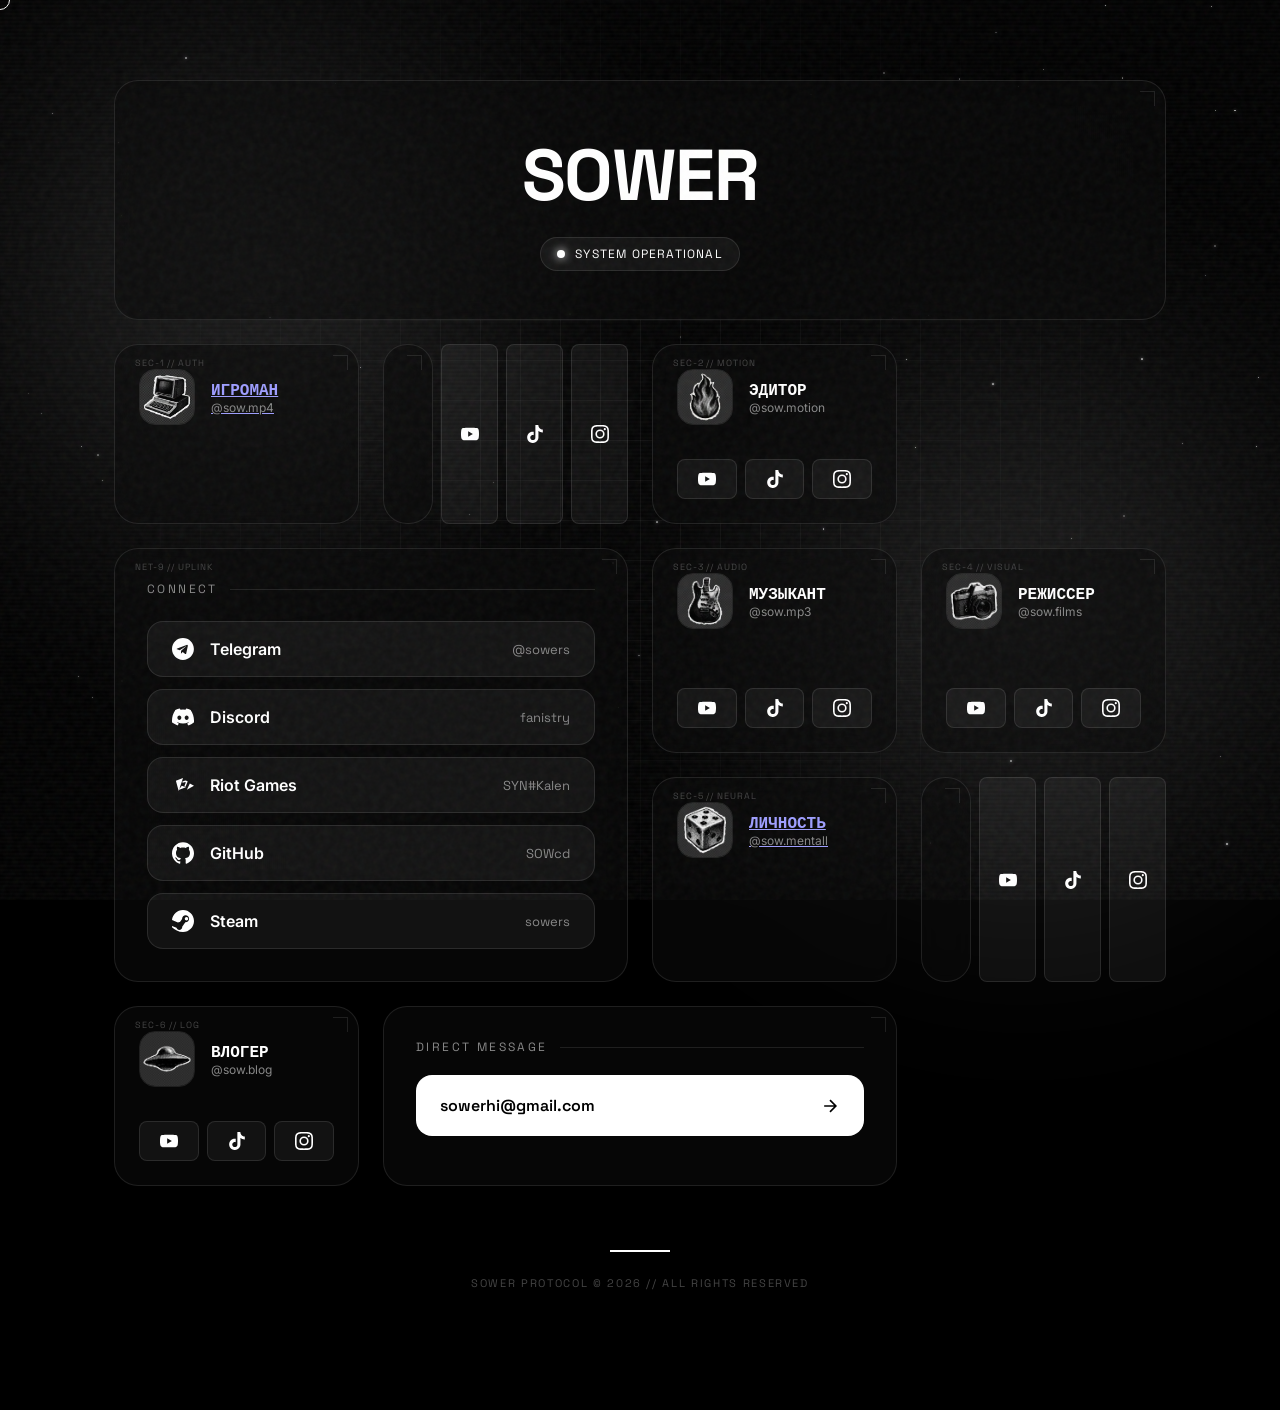
==== commit 3ccf2511: "Redesign and improve website with futuristic "Protocol" bento-grid aesthetic. This commit significan" ====
--- a/index.html
+++ b/index.html
@@ -10,7 +10,7 @@
   <link rel="preconnect" href="https://fonts.gstatic.com" crossorigin />
   <link href="https://fonts.googleapis.com/css2?family=Inter:wght@300;400;500;600;700;900&family=Space+Grotesk:wght@300;400;500;600;700&display=swap" rel="stylesheet" />
   <link rel="stylesheet" href="style.css?v=11" />
-  <link rel="icon" type="image/png" href="sow_mp4.png" />
+  <link rel="icon" type="image/jpeg" href="Avatars/SOW.mp4.JPG" />
 </head>
 <body>
 
@@ -44,88 +44,92 @@
     <div class="bento-grid">
       
       <!-- Gaming Channel -->
-      <div class="bento-item channel-card" data-accent-color="#ffffff">
-        <div class="card-glow"></div>
+      <a href="sow_mp4.html" class="bento-item channel-card" data-accent-color="#ffffff">
+        <div class="card-glow"></div>
+        <div class="hud-label">SEC-1 // AUTH</div>
         <div class="channel-content">
           <div class="channel-avatar">
             <img src="Avatars/SOW.mp4.JPG" alt="Gaming" />
           </div>
           <div class="channel-info">
             <h3 class="channel-title">ИГРОМАН</h3>
-            <span class="channel-tag" data-copy="@sow.mp4">@sow.mp4</span>
-          </div>
-        </div>
-        <div class="channel-links">
+            <span class="channel-tag">@sow.mp4</span>
+          </div>
+        </div>
+        <div class="channel-links" onclick="event.stopPropagation()">
           <a href="https://youtube.com/@sow.mp4" target="_blank" class="mini-link link--youtube" title="YouTube"><svg viewBox="0 0 24 24" fill="currentColor"><path d="M23.498 6.186a3.016 3.016 0 0 0-2.122-2.136C19.505 3.545 12 3.545 12 3.545s-7.505 0-9.377.505A3.017 3.017 0 0 0 .502 6.186C0 8.07 0 12 0 12s0 3.93.502 5.814a3.016 3.016 0 0 0 2.122 2.136c1.871.505 9.376.505 9.376.505s7.505 0 9.377-.505a3.015 3.015 0 0 0 2.122-2.136C24 15.93 24 12 24 12s0-3.93-.502-5.814zM9.545 15.568V8.432L15.818 12l-6.273 3.568z"/></svg></a>
-          <a href="https://tiktok.com/@sow.mp4" target="_blank" class="mini-link link--tiktok" title="TikTok"><svg viewBox="0 0 24 24" fill="currentColor"><path d="M12.525.02c1.31-.02 2.61-.01 3.91-.02.08 1.53.63 3.09 1.75 4.17 1.12 1.11 2.7 1.62 4.24 1.79v4.03c-1.44-.05-2.89-.35-4.2-.97-.57-.26-1.1-.59-1.62-.93-.01 2.92.01 5.84-.02 8.75-.08 1.4-.54 2.79-1.35 3.94-1.31 1.92-3.58 3.17-5.91 3.21-1.43.08-2.86-.31-4.08-1.03-2.02-1.19-3.44-3.37-3.65-5.71-.02-.5-.03-1-.01-1.49.18-1.9 1.12-3.72 2.58-4.96 1.66-1.44 3.98-2.13 6.15-1.72.02 1.48-.04 2.96-.04 4.44-.99-.32-2.15-.23-3.02.37-.63.41-1.11 1.04-1.36 1.75-.21.51-.15 1.07-.14 1.61.24 1.64 1.82 3.02 3.5 2.87 1.12-.01 2.19-.66 2.77-1.61.19-.33.4-.67.41-1.06.1-1.79.06-3.57.07-5.36.01-4.03-.01-8.05.02-12.07z"/></svg></a>
+          <a href="https://tiktok.com/@sow.mp4" target="_blank" class="mini-link link--tiktok" title="TikTok"><svg viewBox="0 0 24 24" fill="currentColor"><path d="M12.525.02c1.31-.02 2.61-.01 3.91-.02.08 1.53.63 3.09 1.75 4.17 1.12 1.11 2.7 1.62 4.24 1.79v4.03c-1.44-.06-2.89-.35-4.2-.97-.57-.26-1.1-.59-1.62-.93-.01 2.92.01 5.84-.02 8.75-.03 1.4-.54 2.79-1.35 3.94-1.31 1.92-3.58 3.17-5.91 3.21-1.43.08-2.86-.31-4.08-1.03-2.02-1.19-3.44-3.37-3.65-5.71-.02-.5-.03-1-.01-1.49.18-1.9 1.12-3.72 2.58-4.96 1.66-1.44 3.98-2.13 6.15-1.72.02 1.48-.04 2.96-.04 4.44-.99-.32-2.15-.23-3.02.37-.63.41-1.11 1.04-1.36 1.75-.21.51-.15 1.07-.14 1.61.24 1.64 1.82 3.02 3.5 2.87 1.12-.01 2.19-.66 2.77-1.61.19-.33.4-.67.41-1.06.1-1.79.06-3.57.07-5.36.01-4.03-.01-8.05.02-12.07z"/></svg></a>
           <a href="https://www.instagram.com/sow.mp4_" target="_blank" class="mini-link link--instagram" title="Instagram"><svg viewBox="0 0 24 24" fill="currentColor"><path d="M12 2.163c3.204 0 3.584.012 4.85.07 1.366.062 2.633.334 3.608 1.308.975.975 1.247 2.242 1.308 3.608.058 1.266.07 1.646.07 4.85s-.012 3.584-.07 4.85c-.062 1.366-.334 2.633-1.308 3.608-.975.975-2.242 1.247-3.608 1.308-1.266.058-1.646.07-4.85.07s-3.584-.012-4.85-.07c-1.366-.062-2.633-.334-3.608-1.308-.975-.975-1.247-2.242-1.308-3.608-.058-1.266-.07-1.646-.07-4.85s.012-3.584.07-4.85c.062-1.366.334-2.633 1.308-3.608.975-.975 2.242-1.247 3.608-1.308 1.266-.058 1.646-.07 4.85-.07zM12 0C8.741 0 8.333.014 7.053.072 2.695.272.273 2.69.073 7.052.014 8.333 0 8.741 0 12s.014 3.667.072 4.947c.2 4.358 2.618 6.78 6.977 6.98 1.281.058 1.689.072 4.948.072s3.667-.014 4.947-.072c4.351-.2 6.78-2.618 6.98-6.977.058-1.281.072-1.689.072-4.948s-.014-3.667-.072-4.947c-.2-4.353-2.612-6.78-6.977-6.98C15.667.014 15.259 0 12 0zm0 5.838a6.162 6.162 0 1 0 0 12.324 6.162 6.162 0 0 0 0-12.324zM12 16a4 4 0 1 1 0-8 4 4 0 0 1 0 8zm6.406-11.845a1.44 1.44 0 1 0 0 2.881 1.44 1.44 0 0 0 0-2.881z"/></svg></a>
         </div>
-      </div>
+      </a>
 
       <!-- Editor Channel -->
       <div class="bento-item channel-card" data-accent-color="#ffffff">
         <div class="card-glow"></div>
+        <div class="hud-label">SEC-2 // MOTION</div>
         <div class="channel-content">
           <div class="channel-avatar">
             <img src="Avatars/SOW.motion.JPG" alt="Editor" />
           </div>
           <div class="channel-info">
             <h3 class="channel-title">ЭДИТОР</h3>
-            <span class="channel-tag" data-copy="@sow.motion">@sow.motion</span>
+            <span class="channel-tag">@sow.motion</span>
           </div>
         </div>
         <div class="channel-links">
           <a href="https://youtube.com/@sow.motion" target="_blank" class="mini-link link--youtube" title="YouTube"><svg viewBox="0 0 24 24" fill="currentColor"><path d="M23.498 6.186a3.016 3.016 0 0 0-2.122-2.136C19.505 3.545 12 3.545 12 3.545s-7.505 0-9.377.505A3.017 3.017 0 0 0 .502 6.186C0 8.07 0 12 0 12s0 3.93.502 5.814a3.016 3.016 0 0 0 2.122 2.136c1.871.505 9.376.505 9.376.505s7.505 0 9.377-.505a3.015 3.015 0 0 0 2.122-2.136C24 15.93 24 12 24 12s0-3.93-.502-5.814zM9.545 15.568V8.432L15.818 12l-6.273 3.568z"/></svg></a>
-          <a href="https://tiktok.com/@sow.motion" target="_blank" class="mini-link link--tiktok" title="TikTok"><svg viewBox="0 0 24 24" fill="currentColor"><path d="M12.525.02c1.31-.02 2.61-.01 3.91-.02.08 1.53.63 3.09 1.75 4.17 1.12 1.11 2.7 1.62 4.24 1.79v4.03c-1.44-.05-2.89-.35-4.2-.97-.57-.26-1.1-.59-1.62-.93-.01 2.92.01 5.84-.02 8.75-.08 1.4-.54 2.79-1.35 3.94-1.31 1.92-3.58 3.17-5.91 3.21-1.43.08-2.86-.31-4.08-1.03-2.02-1.19-3.44-3.37-3.65-5.71-.02-.5-.03-1-.01-1.49.18-1.9 1.12-3.72 2.58-4.96 1.66-1.44 3.98-2.13 6.15-1.72.02 1.48-.04 2.96-.04 4.44-.99-.32-2.15-.23-3.02.37-.63.41-1.11 1.04-1.36 1.75-.21.51-.15 1.07-.14 1.61.24 1.64 1.82 3.02 3.5 2.87 1.12-.01 2.19-.66 2.77-1.61.19-.33.4-.67.41-1.06.1-1.79.06-3.57.07-5.36.01-4.03-.01-8.05.02-12.07z"/></svg></a>
+          <a href="https://tiktok.com/@sow.motion" target="_blank" class="mini-link link--tiktok" title="TikTok"><svg viewBox="0 0 24 24" fill="currentColor"><path d="M12.525.02c1.31-.02 2.61-.01 3.91-.02.08 1.53.63 3.09 1.75 4.17 1.12 1.11 2.7 1.62 4.24 1.79v4.03c-1.44-.06-2.89-.35-4.2-.97-.57-.26-1.1-.59-1.62-.93-.01 2.92.01 5.84-.02 8.75-.03 1.4-.54 2.79-1.35 3.94-1.31 1.92-3.58 3.17-5.91 3.21-1.43.08-2.86-.31-4.08-1.03-2.02-1.19-3.44-3.37-3.65-5.71-.02-.5-.03-1-.01-1.49.18-1.9 1.12-3.72 2.58-4.96 1.66-1.44 3.98-2.13 6.15-1.72.02 1.48-.04 2.96-.04 4.44-.99-.32-2.15-.23-3.02.37-.63.41-1.11 1.04-1.36 1.75-.21.51-.15 1.07-.14 1.61.24 1.64 1.82 3.02 3.5 2.87 1.12-.01 2.19-.66 2.77-1.61.19-.33.4-.67.41-1.06.1-1.79.06-3.57.07-5.36.01-4.03-.01-8.05.02-12.07z"/></svg></a>
           <a href="https://www.instagram.com/sow.motion" target="_blank" class="mini-link link--instagram" title="Instagram"><svg viewBox="0 0 24 24" fill="currentColor"><path d="M12 2.163c3.204 0 3.584.012 4.85.07 1.366.062 2.633.334 3.608 1.308.975.975 1.247 2.242 1.308 3.608.058 1.266.07 1.646.07 4.85s-.012 3.584-.07 4.85c-.062 1.366-.334 2.633-1.308 3.608-.975.975-2.242 1.247-3.608 1.308-1.266.058-1.646.07-4.85.07s-3.584-.012-4.85-.07c-1.366-.062-2.633-.334-3.608-1.308-.975-.975-1.247-2.242-1.308-3.608-.058-1.266-.07-1.646-.07-4.85s.012-3.584.07-4.85c.062-1.366.334-2.633 1.308-3.608.975-.975 2.242-1.247 3.608-1.308 1.266-.058 1.646-.07 4.85-.07zM12 0C8.741 0 8.333.014 7.053.072 2.695.272.273 2.69.073 7.052.014 8.333 0 8.741 0 12s.014 3.667.072 4.947c.2 4.358 2.618 6.78 6.977 6.98 1.281.058 1.689.072 4.948.072s3.667-.014 4.947-.072c4.351-.2 6.78-2.618 6.98-6.977.058-1.281.072-1.689.072-4.948s-.014-3.667-.072-4.947c-.2-4.353-2.612-6.78-6.977-6.98C15.667.014 15.259 0 12 0zm0 5.838a6.162 6.162 0 1 0 0 12.324 6.162 6.162 0 0 0 0-12.324zM12 16a4 4 0 1 1 0-8 4 4 0 0 1 0 8zm6.406-11.845a1.44 1.44 0 1 0 0 2.881 1.44 1.44 0 0 0 0-2.881z"/></svg></a>
         </div>
       </div>
 
       <!-- Main Socials (Large) -->
       <div class="bento-item links-list-card">
+        <div class="card-glow"></div>
+        <div class="hud-label">NET-9 // UPLINK</div>
         <div class="card-header">
           <span class="header-label">CONNECT</span>
         </div>
         <div class="links-stack">
           <!-- Telegram -->
-          <div class="modern-link link--telegram">
+          <div class="modern-link link--telegram" data-copy="@sowers">
             <a href="https://t.me/Sowers" target="_blank" class="link-inner">
-              <svg class="modern-link-icon" viewBox="0 0 448 512" fill="currentColor"><path d="M446.7 98.6l-67.6 318.8c-5.1 22.5-18.4 28.1-37.3 17.5l-103-75.9-49.7 47.8c-5.5 5.5-10.1 10.1-20.7 10.1l7.4-104.9 190.9-172.5c8.3-7.4-1.8-11.5-12.9-4.1L117.8 284 16.2 252.2c-22.1-6.9-22.5-22.1 4.6-32.7L411.6 64.1c19.5-7.4 36.5 4.1 35.1 34.5z"/></svg>
+              <svg class="modern-link-icon" viewBox="0 0 24 24" fill="currentColor"><path d="M11.944 0C5.347 0 0 5.347 0 11.944c0 6.597 5.347 11.944 11.944 11.944 6.597 0 11.944-5.347 11.944-11.944C23.888 5.347 18.541 0 11.944 0zm5.41 8.163l-1.85 8.728c-.14.621-.508.775-1.027.484l-2.82-2.078-1.36 1.31c-.15.15-.276.276-.566.276l.202-2.868 5.219-4.717c.227-.202-.049-.314-.352-.111l-6.45 4.062-2.778-.869c-.604-.19-.617-.604.126-.894l10.857-4.183c.503-.184.943.118.8z"/></svg>
               <span class="link-label">Telegram</span>
-            </a>
-            <span class="link-value" data-copy="@sowers" title="Copy Username">@sowers</span>
+              <span class="link-value">@sowers</span>
+            </a>
           </div>
           <!-- Discord -->
-          <div class="modern-link link--discord">
+          <div class="modern-link link--discord" data-copy="fanistry">
             <a href="https://discord.gg/AfKcuWjt" target="_blank" class="link-inner">
               <svg class="modern-link-icon" viewBox="0 0 24 24" fill="currentColor"><path d="M20.317 4.37a19.791 19.791 0 0 0-4.885-1.515.074.074 0 0 0-.079.037c-.21.375-.444.864-.608 1.25a18.27 18.27 0 0 0-5.487 0 12.64 12.64 0 0 0-.617-1.25.077.077 0 0 0-.079-.037A19.736 19.736 0 0 0 3.677 4.37a.07.07 0 0 0-.032.027C.533 9.046-.32 13.58.099 18.057a.082.082 0 0 0 .031.057 19.9 19.9 0 0 0 5.993 3.03.078.078 0 0 0 .084-.028 14.09 14.09 0 0 0 1.226-1.994.076.076 0 0 0-.041-.106 13.107 13.107 0 0 1-1.872-.892.077.077 0 0 1-.008-.128 10.2 10.2 0 0 0 .372-.292.074.074 0 0 1 .077-.01c3.928 1.793 8.18 1.793 12.062 0a.074.074 0 0 1 .078.01c.12.098.246.198.373.292a.077.077 0 0 1-.006.127 12.299 12.299 0 0 1-1.873.892.077.077 0 0 0-.041.107c.36.698.772 1.362 1.225 1.993a.076.076 0 0 0 .084.028 19.839 19.839 0 0 0 6.002-3.03.077.077 0 0 0 .032-.054c.5-5.177-.838-9.674-3.549-13.66a.061.061 0 0 0-.031-.03zM8.02 15.33c-1.183 0-2.157-1.085-2.157-2.419 0-1.333.956-2.419 2.157-2.419 1.21 0 2.176 1.096 2.157 2.42 0 1.333-.956 2.418-2.157 2.418zm7.975 0c-1.183 0-2.157-1.085-2.157-2.419 0-1.333.955-2.419 2.157-2.419 1.21 0 2.176 1.096 2.157 2.42 0 1.333-.946 2.418-2.157 2.418z"/></svg>
               <span class="link-label">Discord</span>
-            </a>
-            <span class="link-value" data-copy="fanistry" title="Copy Username">fanistry</span>
+              <span class="link-value">fanistry</span>
+            </a>
           </div>
           <!-- Riot -->
-          <div class="modern-link link--riot">
+          <div class="modern-link link--riot" data-copy="SYN#Kalen">
             <a href="https://tracker.gg/valorant/profile/riot/SYN%23Kalen" target="_blank" class="link-inner">
-              <svg class="modern-link-icon" viewBox="0 0 24 24" fill="currentColor"><path d="M13.458.86 0 7.093l3.353 12.761 2.552-.313-.701-8.024.838-.373 1.447 8.202 4.361-.535-.775-8.857.83-.37 1.591 9.025 4.412-.542-.849-9.708.84-.374 1.74 9.87L24 17.318V3.5Zm.316 19.356.222 1.256L24 23.14v-4.18l-10.22 1.256Z"/></svg>
+              <svg class="modern-link-icon" viewBox="0 0 24 24" fill="currentColor"><path d="M12.016 4.385l-7.79 3.013 3.07 11.233 4.72-14.246zm11.984 8.351l-4.523-2.312-3.235 6.784L24 12.736zm-8.835 1.637l-4.48-1.574-3.511 4.545 7.991-2.971zm-.654-7.234l-3.275 1.054.412 1.488 2.863-.836.467.458-1.517 4.095 1.385.452 2.217-5.711-.552-.452z"/></svg>
               <span class="link-label">Riot Games</span>
-            </a>
-            <span class="link-value" data-copy="SYN#Kalen" title="Copy ID">SYN#Kalen</span>
+              <span class="link-value">SYN#Kalen</span>
+            </a>
           </div>
           <!-- GitHub -->
           <div class="modern-link link--github">
             <a href="https://github.com/SOWcd" target="_blank" class="link-inner">
               <svg class="modern-link-icon" viewBox="0 0 24 24" fill="currentColor"><path d="M12 .297c-6.63 0-12 5.373-12 12 0 5.303 3.438 9.8 8.205 11.385.6.113.82-.258.82-.577 0-.285-.01-1.04-.015-2.04-3.338.724-4.042-1.61-4.042-1.61C4.422 18.07 3.633 17.7 3.633 17.7c-1.087-.744.084-.729.084-.729 1.205.084 1.838 1.236 1.838 1.236 1.07 1.835 2.809 1.305 3.495.998.108-.776.417-1.305.76-1.605-2.665-.3-5.466-1.332-5.466-5.93 0-1.31.465-2.38 1.235-3.22-.135-.303-.54-1.523.105-3.176 0 0 1.005-.322 3.3 1.23.96-.267 1.98-.399 3-.405 1.02.006 2.04.138 3 .405 2.28-1.552 3.285-1.23 3.285-1.23.645 1.653.24 2.873.12 3.176.765.84 1.23 1.91 1.23 3.22 0 4.61-2.805 5.625-5.475 5.92.42.36.81 1.096.81 2.22 0 1.606-.015 2.896-.015 3.286 0 .315.21.69.825.57C20.565 22.092 24 17.592 24 12.297c0-6.627-5.373-12-12-12"/></svg>
               <span class="link-label">GitHub</span>
-            </a>
-            <span class="link-value" data-copy="SOWcd" title="Copy Username">SOWcd</span>
+              <span class="link-value">SOWcd</span>
+            </a>
           </div>
           <!-- Steam -->
           <div class="modern-link link--steam">
             <a href="https://steamcommunity.com/id/sowers/" target="_blank" class="link-inner">
-              <svg class="modern-link-icon" viewBox="0 0 24 24" fill="currentColor"><path d="M11.979 0C5.678 0 .511 4.86.022 11.037l6.432 2.658c.545-.371 1.203-.59 1.912-.59.063 0 .125.004.188.006l2.861-4.142V8.91c0-2.495 2.028-4.524 4.524-4.524 2.494 0 4.524 2.031 4.524 4.527s-2.03 4.525-4.524 4.525h-.105l-4.076 2.911c0 .052.004.105.004.159 0 1.875-1.515 3.396-3.39 3.396-1.635 0-3.016-1.173-3.331-2.727L.436 15.27C1.862 20.307 6.486 24 11.979 24c6.627 0 11.999-5.373 11.999-12S18.605 0 11.979 0zM7.54 18.21l-1.473-.61c.262.543.714.999 1.314 1.25 1.297.539 2.793-.076 3.332-1.375.263-.63.264-1.319.005-1.949s-.75-1.121-1.377-1.383c-.624-.26-1.29-.249-1.878-.03l1.523.63c.956.4 1.409 1.5 1.009 2.455-.397.957-1.497 1.41-2.454 1.012H7.54zm11.415-9.303c0-1.662-1.353-3.015-3.015-3.015-1.665 0-3.015 1.353-3.015 3.015 0 1.665 1.35 3.015 3.015 3.015 1.663 0 3.015-1.35 3.015-3.015zm-5.273-.005c0-1.252 1.013-2.266 2.265-2.266 1.249 0 2.266 1.014 2.266 2.266 0 1.251-1.017 2.265-2.266 2.265-1.253 0-2.265-1.014-2.265-2.265z"/></svg>
+              <svg class="modern-link-icon" viewBox="0 0 24 24" fill="currentColor"><path d="M11.979 0C5.678 0 .511 4.86.022 11.037l6.432 2.654c.545-.371 1.203-.59 1.912-.59.108 0 .21.006.315.018l2.323-3.43V9.62c0-2.107 1.716-3.837 3.836-3.837 2.12 0 3.836 1.73 3.836 3.837 0 2.107-1.716 3.821-3.836 3.821-.11 0-.219-.007-.326-.018l-3.386 4.887c.01.103.018.207.018.312 0 1.756-1.416 3.187-3.172 3.187-1.457 0-2.703-.984-3.07-2.316l-6.571-2.71c.025.075.05.15.081.225C1.141 20.328 6.133 24 12 24c6.627 0 12-5.373 12-12S18.627 0 12 0zm3.836 11.376c-1.026 0-1.859-.833-1.859-1.859 0-1.026.833-1.859 1.859-1.859s1.859.833 1.859 1.859c0 1.026-.833 1.859-1.859 1.859z"/></svg>
               <span class="link-label">Steam</span>
-            </a>
-            <span class="link-value" data-copy="sowers" title="Copy Username">sowers</span>
+              <span class="link-value">sowers</span>
+            </a>
           </div>
         </div>
       </div>
@@ -133,18 +137,19 @@
       <!-- Musician Channel -->
       <div class="bento-item channel-card" data-accent-color="#ffffff">
         <div class="card-glow"></div>
+        <div class="hud-label">SEC-3 // AUDIO</div>
         <div class="channel-content">
           <div class="channel-avatar">
             <img src="Avatars/SOW.mp3.JPG" alt="Musician" />
           </div>
           <div class="channel-info">
             <h3 class="channel-title">МУЗЫКАНТ</h3>
-            <span class="channel-tag" data-copy="@sow.mp3">@sow.mp3</span>
+            <span class="channel-tag">@sow.mp3</span>
           </div>
         </div>
         <div class="channel-links">
           <a href="https://youtube.com/@sow.mp3" target="_blank" class="mini-link link--youtube" title="YouTube"><svg viewBox="0 0 24 24" fill="currentColor"><path d="M23.498 6.186a3.016 3.016 0 0 0-2.122-2.136C19.505 3.545 12 3.545 12 3.545s-7.505 0-9.377.505A3.017 3.017 0 0 0 .502 6.186C0 8.07 0 12 0 12s0 3.93.502 5.814a3.016 3.016 0 0 0 2.122 2.136c1.871.505 9.376.505 9.376.505s7.505 0 9.377-.505a3.015 3.015 0 0 0 2.122-2.136C24 15.93 24 12 24 12s0-3.93-.502-5.814zM9.545 15.568V8.432L15.818 12l-6.273 3.568z"/></svg></a>
-          <a href="https://tiktok.com/@sow.mp3" target="_blank" class="mini-link link--tiktok" title="TikTok"><svg viewBox="0 0 24 24" fill="currentColor"><path d="M12.525.02c1.31-.02 2.61-.01 3.91-.02.08 1.53.63 3.09 1.75 4.17 1.12 1.11 2.7 1.62 4.24 1.79v4.03c-1.44-.05-2.89-.35-4.2-.97-.57-.26-1.1-.59-1.62-.93-.01 2.92.01 5.84-.02 8.75-.08 1.4-.54 2.79-1.35 3.94-1.31 1.92-3.58 3.17-5.91 3.21-1.43.08-2.86-.31-4.08-1.03-2.02-1.19-3.44-3.37-3.65-5.71-.02-.5-.03-1-.01-1.49.18-1.9 1.12-3.72 2.58-4.96 1.66-1.44 3.98-2.13 6.15-1.72.02 1.48-.04 2.96-.04 4.44-.99-.32-2.15-.23-3.02.37-.63.41-1.11 1.04-1.36 1.75-.21.51-.15 1.07-.14 1.61.24 1.64 1.82 3.02 3.5 2.87 1.12-.01 2.19-.66 2.77-1.61.19-.33.4-.67.41-1.06.1-1.79.06-3.57.07-5.36.01-4.03-.01-8.05.02-12.07z"/></svg></a>
+          <a href="https://tiktok.com/@sow.mp3" target="_blank" class="mini-link link--tiktok" title="TikTok"><svg viewBox="0 0 24 24" fill="currentColor"><path d="M12.525.02c1.31-.02 2.61-.01 3.91-.02.08 1.53.63 3.09 1.75 4.17 1.12 1.11 2.7 1.62 4.24 1.79v4.03c-1.44-.06-2.89-.35-4.2-.97-.57-.26-1.1-.59-1.62-.93-.01 2.92.01 5.84-.02 8.75-.03 1.4-.54 2.79-1.35 3.94-1.31 1.92-3.58 3.17-5.91 3.21-1.43.08-2.86-.31-4.08-1.03-2.02-1.19-3.44-3.37-3.65-5.71-.02-.5-.03-1-.01-1.49.18-1.9 1.12-3.72 2.58-4.96 1.66-1.44 3.98-2.13 6.15-1.72.02 1.48-.04 2.96-.04 4.44-.99-.32-2.15-.23-3.02.37-.63.41-1.11 1.04-1.36 1.75-.21.51-.15 1.07-.14 1.61.24 1.64 1.82 3.02 3.5 2.87 1.12-.01 2.19-.66 2.77-1.61.19-.33.4-.67.41-1.06.1-1.79.06-3.57.07-5.36.01-4.03-.01-8.05.02-12.07z"/></svg></a>
           <a href="https://instagram.com/sow.mp3" target="_blank" class="mini-link link--instagram" title="Instagram"><svg viewBox="0 0 24 24" fill="currentColor"><path d="M12 2.163c3.204 0 3.584.012 4.85.07 1.366.062 2.633.334 3.608 1.308.975.975 1.247 2.242 1.308 3.608.058 1.266.07 1.646.07 4.85s-.012 3.584-.07 4.85c-.062 1.366-.334 2.633-1.308 3.608-.975.975-2.242 1.247-3.608 1.308-1.266.058-1.646.07-4.85.07s-3.584-.012-4.85-.07c-1.366-.062-2.633-.334-3.608-1.308-.975-.975-1.247-2.242-1.308-3.608-.058-1.266-.07-1.646-.07-4.85s.012-3.584.07-4.85c.062-1.366.334-2.633 1.308-3.608.975-.975 2.242-1.247 3.608-1.308 1.266-.058 1.646-.07 4.85-.07zM12 0C8.741 0 8.333.014 7.053.072 2.695.272.273 2.69.073 7.052.014 8.333 0 8.741 0 12s.014 3.667.072 4.947c.2 4.358 2.618 6.78 6.977 6.98 1.281.058 1.689.072 4.948.072s3.667-.014 4.947-.072c4.351-.2 6.78-2.618 6.98-6.977.058-1.281.072-1.689.072-4.948s-.014-3.667-.072-4.947c-.2-4.353-2.612-6.78-6.977-6.98C15.667.014 15.259 0 12 0zm0 5.838a6.162 6.162 0 1 0 0 12.324 6.162 6.162 0 0 0 0-12.324zM12 16a4 4 0 1 1 0-8 4 4 0 0 1 0 8zm6.406-11.845a1.44 1.44 0 1 0 0 2.881 1.44 1.44 0 0 0 0-2.881z"/></svg></a>
         </div>
       </div>
@@ -152,56 +157,59 @@
       <!-- Director Channel -->
       <div class="bento-item channel-card" data-accent-color="#ffffff">
         <div class="card-glow"></div>
+        <div class="hud-label">SEC-4 // VISUAL</div>
         <div class="channel-content">
           <div class="channel-avatar">
             <img src="Avatars/SOW.films.JPG" alt="Director" />
           </div>
           <div class="channel-info">
             <h3 class="channel-title">РЕЖИССЕР</h3>
-            <span class="channel-tag" data-copy="@sow.films">@sow.films</span>
+            <span class="channel-tag">@sow.films</span>
           </div>
         </div>
         <div class="channel-links">
           <a href="https://youtube.com/@sow.films" target="_blank" class="mini-link link--youtube" title="YouTube"><svg viewBox="0 0 24 24" fill="currentColor"><path d="M23.498 6.186a3.016 3.016 0 0 0-2.122-2.136C19.505 3.545 12 3.545 12 3.545s-7.505 0-9.377.505A3.017 3.017 0 0 0 .502 6.186C0 8.07 0 12 0 12s0 3.93.502 5.814a3.016 3.016 0 0 0 2.122 2.136c1.871.505 9.376.505 9.376.505s7.505 0 9.377-.505a3.015 3.015 0 0 0 2.122-2.136C24 15.93 24 12 24 12s0-3.93-.502-5.814zM9.545 15.568V8.432L15.818 12l-6.273 3.568z"/></svg></a>
-          <a href="https://tiktok.com/@sow.films" target="_blank" class="mini-link link--tiktok" title="TikTok"><svg viewBox="0 0 24 24" fill="currentColor"><path d="M12.525.02c1.31-.02 2.61-.01 3.91-.02.08 1.53.63 3.09 1.75 4.17 1.12 1.11 2.7 1.62 4.24 1.79v4.03c-1.44-.05-2.89-.35-4.2-.97-.57-.26-1.1-.59-1.62-.93-.01 2.92.01 5.84-.02 8.75-.08 1.4-.54 2.79-1.35 3.94-1.31 1.92-3.58 3.17-5.91 3.21-1.43.08-2.86-.31-4.08-1.03-2.02-1.19-3.44-3.37-3.65-5.71-.02-.5-.03-1-.01-1.49.18-1.9 1.12-3.72 2.58-4.96 1.66-1.44 3.98-2.13 6.15-1.72.02 1.48-.04 2.96-.04 4.44-.99-.32-2.15-.23-3.02.37-.63.41-1.11 1.04-1.36 1.75-.21.51-.15 1.07-.14 1.61.24 1.64 1.82 3.02 3.5 2.87 1.12-.01 2.19-.66 2.77-1.61.19-.33.4-.67.41-1.06.1-1.79.06-3.57.07-5.36.01-4.03-.01-8.05.02-12.07z"/></svg></a>
+          <a href="https://tiktok.com/@sow.films" target="_blank" class="mini-link link--tiktok" title="TikTok"><svg viewBox="0 0 24 24" fill="currentColor"><path d="M12.525.02c1.31-.02 2.61-.01 3.91-.02.08 1.53.63 3.09 1.75 4.17 1.12 1.11 2.7 1.62 4.24 1.79v4.03c-1.44-.06-2.89-.35-4.2-.97-.57-.26-1.1-.59-1.62-.93-.01 2.92.01 5.84-.02 8.75-.03 1.4-.54 2.79-1.35 3.94-1.31 1.92-3.58 3.17-5.91 3.21-1.43.08-2.86-.31-4.08-1.03-2.02-1.19-3.44-3.37-3.65-5.71-.02-.5-.03-1-.01-1.49.18-1.9 1.12-3.72 2.58-4.96 1.66-1.44 3.98-2.13 6.15-1.72.02 1.48-.04 2.96-.04 4.44-.99-.32-2.15-.23-3.02.37-.63.41-1.11 1.04-1.36 1.75-.21.51-.15 1.07-.14 1.61.24 1.64 1.82 3.02 3.5 2.87 1.12-.01 2.19-.66 2.77-1.61.19-.33.4-.67.41-1.06.1-1.79.06-3.57.07-5.36.01-4.03-.01-8.05.02-12.07z"/></svg></a>
           <a href="https://www.instagram.com/sow.films" target="_blank" class="mini-link link--instagram" title="Instagram"><svg viewBox="0 0 24 24" fill="currentColor"><path d="M12 2.163c3.204 0 3.584.012 4.85.07 1.366.062 2.633.334 3.608 1.308.975.975 1.247 2.242 1.308 3.608.058 1.266.07 1.646.07 4.85s-.012 3.584-.07 4.85c-.062 1.366-.334 2.633-1.308 3.608-.975.975-2.242 1.247-3.608 1.308-1.266.058-1.646.07-4.85.07s-3.584-.012-4.85-.07c-1.366-.062-2.633-.334-3.608-1.308-.975-.975-1.247-2.242-1.308-3.608-.058-1.266-.07-1.646-.07-4.85s.012-3.584.07-4.85c.062-1.366.334-2.633 1.308-3.608.975-.975 2.242-1.247 3.608-1.308 1.266-.058 1.646-.07 4.85-.07zM12 0C8.741 0 8.333.014 7.053.072 2.695.272.273 2.69.073 7.052.014 8.333 0 8.741 0 12s.014 3.667.072 4.947c.2 4.358 2.618 6.78 6.977 6.98 1.281.058 1.689.072 4.948.072s3.667-.014 4.947-.072c4.351-.2 6.78-2.618 6.98-6.977.058-1.281.072-1.689.072-4.948s-.014-3.667-.072-4.947c-.2-4.353-2.612-6.78-6.977-6.98C15.667.014 15.259 0 12 0zm0 5.838a6.162 6.162 0 1 0 0 12.324 6.162 6.162 0 0 0 0-12.324zM12 16a4 4 0 1 1 0-8 4 4 0 0 1 0 8zm6.406-11.845a1.44 1.44 0 1 0 0 2.881 1.44 1.44 0 0 0 0-2.881z"/></svg></a>
         </div>
       </div>
 
       <!-- Personality/Mentall -->
-      <div class="bento-item channel-card" data-accent-color="#ffffff">
-        <div class="card-glow"></div>
+      <a href="sow_mentall.html" class="bento-item channel-card" data-accent-color="#ffffff">
+        <div class="card-glow"></div>
+        <div class="hud-label">SEC-5 // NEURAL</div>
         <div class="channel-content">
           <div class="channel-avatar">
             <img src="Avatars/SOW.mentall.JPG" alt="Personality" />
           </div>
           <div class="channel-info">
             <h3 class="channel-title">ЛИЧНОСТЬ</h3>
-            <span class="channel-tag" data-copy="@sow.mentall">@sow.mentall</span>
-          </div>
-        </div>
-        <div class="channel-links">
+            <span class="channel-tag">@sow.mentall</span>
+          </div>
+        </div>
+        <div class="channel-links" onclick="event.stopPropagation()">
           <a href="https://youtube.com/@sow.mentall" target="_blank" class="mini-link link--youtube" title="YouTube"><svg viewBox="0 0 24 24" fill="currentColor"><path d="M23.498 6.186a3.016 3.016 0 0 0-2.122-2.136C19.505 3.545 12 3.545 12 3.545s-7.505 0-9.377.505A3.017 3.017 0 0 0 .502 6.186C0 8.07 0 12 0 12s0 3.93.502 5.814a3.016 3.016 0 0 0 2.122 2.136c1.871.505 9.376.505 9.376.505s7.505 0 9.377-.505a3.015 3.015 0 0 0 2.122-2.136C24 15.93 24 12 24 12s0-3.93-.502-5.814zM9.545 15.568V8.432L15.818 12l-6.273 3.568z"/></svg></a>
-          <a href="https://tiktok.com/@sow.mentall" target="_blank" class="mini-link link--tiktok" title="TikTok"><svg viewBox="0 0 24 24" fill="currentColor"><path d="M12.525.02c1.31-.02 2.61-.01 3.91-.02.08 1.53.63 3.09 1.75 4.17 1.12 1.11 2.7 1.62 4.24 1.79v4.03c-1.44-.05-2.89-.35-4.2-.97-.57-.26-1.1-.59-1.62-.93-.01 2.92.01 5.84-.02 8.75-.08 1.4-.54 2.79-1.35 3.94-1.31 1.92-3.58 3.17-5.91 3.21-1.43.08-2.86-.31-4.08-1.03-2.02-1.19-3.44-3.37-3.65-5.71-.02-.5-.03-1-.01-1.49.18-1.9 1.12-3.72 2.58-4.96 1.66-1.44 3.98-2.13 6.15-1.72.02 1.48-.04 2.96-.04 4.44-.99-.32-2.15-.23-3.02.37-.63.41-1.11 1.04-1.36 1.75-.21.51-.15 1.07-.14 1.61.24 1.64 1.82 3.02 3.5 2.87 1.12-.01 2.19-.66 2.77-1.61.19-.33.4-.67.41-1.06.1-1.79.06-3.57.07-5.36.01-4.03-.01-8.05.02-12.07z"/></svg></a>
+          <a href="https://tiktok.com/@sow.mentall" target="_blank" class="mini-link link--tiktok" title="TikTok"><svg viewBox="0 0 24 24" fill="currentColor"><path d="M12.525.02c1.31-.02 2.61-.01 3.91-.02.08 1.53.63 3.09 1.75 4.17 1.12 1.11 2.7 1.62 4.24 1.79v4.03c-1.44-.06-2.89-.35-4.2-.97-.57-.26-1.1-.59-1.62-.93-.01 2.92.01 5.84-.02 8.75-.03 1.4-.54 2.79-1.35 3.94-1.31 1.92-3.58 3.17-5.91 3.21-1.43.08-2.86-.31-4.08-1.03-2.02-1.19-3.44-3.37-3.65-5.71-.02-.5-.03-1-.01-1.49.18-1.9 1.12-3.72 2.58-4.96 1.66-1.44 3.98-2.13 6.15-1.72.02 1.48-.04 2.96-.04 4.44-.99-.32-2.15-.23-3.02.37-.63.41-1.11 1.04-1.36 1.75-.21.51-.15 1.07-.14 1.61.24 1.64 1.82 3.02 3.5 2.87 1.12-.01 2.19-.66 2.77-1.61.19-.33.4-.67.41-1.06.1-1.79.06-3.57.07-5.36.01-4.03-.01-8.05.02-12.07z"/></svg></a>
           <a href="https://instagram.com/sow.mentall" target="_blank" class="mini-link link--instagram" title="Instagram"><svg viewBox="0 0 24 24" fill="currentColor"><path d="M12 2.163c3.204 0 3.584.012 4.85.07 1.366.062 2.633.334 3.608 1.308.975.975 1.247 2.242 1.308 3.608.058 1.266.07 1.646.07 4.85s-.012 3.584-.07 4.85c-.062 1.366-.334 2.633-1.308 3.608-.975.975-2.242 1.247-3.608 1.308-1.266.058-1.646.07-4.85.07s-3.584-.012-4.85-.07c-1.366-.062-2.633-.334-3.608-1.308-.975-.975-1.247-2.242-1.308-3.608-.058-1.266-.07-1.646-.07-4.85s.012-3.584.07-4.85c.062-1.366.334-2.633 1.308-3.608.975-.975 2.242-1.247 3.608-1.308 1.266-.058 1.646-.07 4.85-.07zM12 0C8.741 0 8.333.014 7.053.072 2.695.272.273 2.69.073 7.052.014 8.333 0 8.741 0 12s.014 3.667.072 4.947c.2 4.358 2.618 6.78 6.977 6.98 1.281.058 1.689.072 4.948.072s3.667-.014 4.947-.072c4.351-.2 6.78-2.618 6.98-6.977.058-1.281.072-1.689.072-4.948s-.014-3.667-.072-4.947c-.2-4.353-2.612-6.78-6.977-6.98C15.667.014 15.259 0 12 0zm0 5.838a6.162 6.162 0 1 0 0 12.324 6.162 6.162 0 0 0 0-12.324zM12 16a4 4 0 1 1 0-8 4 4 0 0 1 0 8zm6.406-11.845a1.44 1.44 0 1 0 0 2.881 1.44 1.44 0 0 0 0-2.881z"/></svg></a>
         </div>
-      </div>
+      </a>
 
       <!-- Vlogger Channel -->
       <div class="bento-item channel-card" data-accent-color="#ffffff">
         <div class="card-glow"></div>
+        <div class="hud-label">SEC-6 // LOG</div>
         <div class="channel-content">
           <div class="channel-avatar">
             <img src="Avatars/SOW.blog.JPG" alt="Vlogger" />
           </div>
           <div class="channel-info">
             <h3 class="channel-title">ВЛОГЕР</h3>
-            <span class="channel-tag" data-copy="@sow.blog">@sow.blog</span>
+            <span class="channel-tag">@sow.blog</span>
           </div>
         </div>
         <div class="channel-links">
           <a href="https://youtube.com/@sow.blog" target="_blank" class="mini-link link--youtube" title="YouTube"><svg viewBox="0 0 24 24" fill="currentColor"><path d="M23.498 6.186a3.016 3.016 0 0 0-2.122-2.136C19.505 3.545 12 3.545 12 3.545s-7.505 0-9.377.505A3.017 3.017 0 0 0 .502 6.186C0 8.07 0 12 0 12s0 3.93.502 5.814a3.016 3.016 0 0 0 2.122 2.136c1.871.505 9.376.505 9.376.505s7.505 0 9.377-.505a3.015 3.015 0 0 0 2.122-2.136C24 15.93 24 12 24 12s0-3.93-.502-5.814zM9.545 15.568V8.432L15.818 12l-6.273 3.568z"/></svg></a>
-          <a href="https://tiktok.com/@sow.blog" target="_blank" class="mini-link link--tiktok" title="TikTok"><svg viewBox="0 0 24 24" fill="currentColor"><path d="M12.525.02c1.31-.02 2.61-.01 3.91-.02.08 1.53.63 3.09 1.75 4.17 1.12 1.11 2.7 1.62 4.24 1.79v4.03c-1.44-.05-2.89-.35-4.2-.97-.57-.26-1.1-.59-1.62-.93-.01 2.92.01 5.84-.02 8.75-.08 1.4-.54 2.79-1.35 3.94-1.31 1.92-3.58 3.17-5.91 3.21-1.43.08-2.86-.31-4.08-1.03-2.02-1.19-3.44-3.37-3.65-5.71-.02-.5-.03-1-.01-1.49.18-1.9 1.12-3.72 2.58-4.96 1.66-1.44 3.98-2.13 6.15-1.72.02 1.48-.04 2.96-.04 4.44-.99-.32-2.15-.23-3.02.37-.63.41-1.11 1.04-1.36 1.75-.21.51-.15 1.07-.14 1.61.24 1.64 1.82 3.02 3.5 2.87 1.12-.01 2.19-.66 2.77-1.61.19-.33.4-.67.41-1.06.1-1.79.06-3.57.07-5.36.01-4.03-.01-8.05.02-12.07z"/></svg></a>
+          <a href="https://tiktok.com/@sow.blog" target="_blank" class="mini-link link--tiktok" title="TikTok"><svg viewBox="0 0 24 24" fill="currentColor"><path d="M12.525.02c1.31-.02 2.61-.01 3.91-.02.08 1.53.63 3.09 1.75 4.17 1.12 1.11 2.7 1.62 4.24 1.79v4.03c-1.44-.06-2.89-.35-4.2-.97-.57-.26-1.1-.59-1.62-.93-.01 2.92.01 5.84-.02 8.75-.03 1.4-.54 2.79-1.35 3.94-1.31 1.92-3.58 3.17-5.91 3.21-1.43.08-2.86-.31-4.08-1.03-2.02-1.19-3.44-3.37-3.65-5.71-.02-.5-.03-1-.01-1.49.18-1.9 1.12-3.72 2.58-4.96 1.66-1.44 3.98-2.13 6.15-1.72.02 1.48-.04 2.96-.04 4.44-.99-.32-2.15-.23-3.02.37-.63.41-1.11 1.04-1.36 1.75-.21.51-.15 1.07-.14 1.61.24 1.64 1.82 3.02 3.5 2.87 1.12-.01 2.19-.66 2.77-1.61.19-.33.4-.67.41-1.06.1-1.79.06-3.57.07-5.36.01-4.03-.01-8.05.02-12.07z"/></svg></a>
           <a href="https://instagram.com/sow.blog" target="_blank" class="mini-link link--instagram" title="Instagram"><svg viewBox="0 0 24 24" fill="currentColor"><path d="M12 2.163c3.204 0 3.584.012 4.85.07 1.366.062 2.633.334 3.608 1.308.975.975 1.247 2.242 1.308 3.608.058 1.266.07 1.646.07 4.85s-.012 3.584-.07 4.85c-.062 1.366-.334 2.633-1.308 3.608-.975.975-2.242 1.247-3.608 1.308-1.266.058-1.646.07-4.85.07s-3.584-.012-4.85-.07c-1.366-.062-2.633-.334-3.608-1.308-.975-.975-1.247-2.242-1.308-3.608-.058-1.266-.07-1.646-.07-4.85s.012-3.584.07-4.85c.062-1.366.334-2.633 1.308-3.608.975-.975 2.242-1.247 3.608-1.308 1.266-.058 1.646-.07 4.85-.07zM12 0C8.741 0 8.333.014 7.053.072 2.695.272.273 2.69.073 7.052.014 8.333 0 8.741 0 12s.014 3.667.072 4.947c.2 4.358 2.618 6.78 6.977 6.98 1.281.058 1.689.072 4.948.072s3.667-.014 4.947-.072c4.351-.2 6.78-2.618 6.98-6.977.058-1.281.072-1.689.072-4.948s-.014-3.667-.072-4.947c-.2-4.353-2.612-6.78-6.977-6.98C15.667.014 15.259 0 12 0zm0 5.838a6.162 6.162 0 1 0 0 12.324 6.162 6.162 0 0 0 0-12.324zM12 16a4 4 0 1 1 0-8 4 4 0 0 1 0 8zm6.406-11.845a1.44 1.44 0 1 0 0 2.881 1.44 1.44 0 0 0 0-2.881z"/></svg></a>
         </div>
       </div>
--- a/style.css
+++ b/style.css
@@ -146,6 +146,49 @@
   box-shadow: 0 0 30px rgba(255, 255, 255, 0.05);
 }
 
+/* HUD Corners */
+.bento-item::after {
+  content: '';
+  position: absolute;
+  top: 10px;
+  right: 10px;
+  width: 15px;
+  height: 15px;
+  border-top: 1px solid var(--white-20);
+  border-right: 1px solid var(--white-20);
+  pointer-events: none;
+  opacity: 0.5;
+}
+
+.bento-item .card-glow {
+  position: absolute;
+  inset: 0;
+  pointer-events: none;
+  background: radial-gradient(circle at var(--x, 50%) var(--y, 50%), var(--accent, transparent), transparent 70%);
+  opacity: 0;
+  transition: opacity 0.3s ease;
+}
+
+.bento-item:hover .card-glow {
+  opacity: 0.15;
+}
+
+.hud-label {
+  position: absolute;
+  top: 12px;
+  left: 20px;
+  font-family: var(--font-mono);
+  font-size: 9px;
+  color: var(--gray-3);
+  letter-spacing: 0.1em;
+  pointer-events: none;
+  transition: var(--transition);
+}
+
+.bento-item:hover .hud-label {
+  color: var(--gray-2);
+}
+
 /* ── Profile Header ── */
 .profile-header {
   padding: 48px;
@@ -191,6 +234,11 @@
 @keyframes pulse {
   0%, 100% { opacity: 1; transform: scale(1); }
   50% { opacity: 0.4; transform: scale(0.8); }
+}
+
+@keyframes twinkle {
+  0%, 100% { opacity: 0.3; transform: scale(1); }
+  50% { opacity: 1; transform: scale(1.2); }
 }
 
 /* ── Grid ── */
@@ -278,10 +326,10 @@
 }
 
 .link--tiktok:hover {
-  background: rgba(255, 0, 80, 0.15);
-  border-color: #ff0050;
-  color: #ff0050;
-  box-shadow: 0 0 15px rgba(255, 0, 80, 0.2);
+  background: rgba(254, 44, 85, 0.15);
+  border-color: #FE2C55;
+  color: #FE2C55;
+  box-shadow: 0 0 15px rgba(254, 44, 85, 0.2);
 }
 
 .link--instagram:hover {
@@ -291,35 +339,35 @@
   box-shadow: 0 0 15px rgba(228, 64, 95, 0.2);
 }
 
-.link--telegram:hover {
+.link--telegram:hover .link-inner {
   background: rgba(36, 161, 222, 0.15);
   border-color: #24A1DE;
   color: #24A1DE;
   box-shadow: 0 0 20px rgba(36, 161, 222, 0.2);
 }
 
-.link--discord:hover {
+.link--discord:hover .link-inner {
   background: rgba(88, 101, 242, 0.15);
   border-color: #5865F2;
   color: #5865F2;
   box-shadow: 0 0 20px rgba(88, 101, 242, 0.2);
 }
 
-.link--riot:hover {
+.link--riot:hover .link-inner {
   background: rgba(211, 41, 54, 0.15);
   border-color: #D32936;
   color: #D32936;
   box-shadow: 0 0 20px rgba(211, 41, 54, 0.2);
 }
 
-.link--github:hover {
+.link--github:hover .link-inner {
   background: rgba(255, 255, 255, 0.1);
   border-color: var(--white);
   color: var(--white);
   box-shadow: 0 0 20px rgba(255, 255, 255, 0.1);
 }
 
-.link--steam:hover {
+.link--steam:hover .link-inner {
   background: rgba(102, 192, 244, 0.15);
   border-color: #66C0F4;
   color: #66C0F4;
@@ -361,24 +409,19 @@
 
 .modern-link {
   position: relative;
-  display: flex;
-  align-items: center;
+}
+
+.link-inner {
+  display: flex;
+  align-items: center;
+  padding: 16px 24px;
   background: var(--white-05);
   border: 1px solid var(--white-10);
   border-radius: var(--radius-md);
-  transition: var(--transition);
-  padding-right: 12px;
-}
-
-.link-inner {
-  display: flex;
-  align-items: center;
-  padding: 16px 24px;
   text-decoration: none;
   color: var(--white);
   transition: var(--transition);
   gap: 16px;
-  flex: 1;
 }
 
 .modern-link-icon {
@@ -389,13 +432,9 @@
   transition: transform 0.3s ease;
 }
 
-.modern-link:hover {
+.modern-link:hover .link-inner {
   background: var(--white-10);
   border-color: var(--white-20);
-}
-
-.modern-link:hover .link-inner,
-.modern-link:hover .link-value {
   transform: translateX(8px);
 }
 
@@ -404,39 +443,7 @@
 }
 
 .link-label { font-weight: 600; flex: 1; }
-.link-value {
-  font-family: var(--font-mono);
-  font-size: 13px;
-  color: var(--gray-2);
-  padding: 4px 8px;
-  background: var(--white-05);
-  border-radius: var(--radius-sm);
-  border: 1px solid transparent;
-  transition: var(--transition);
-  cursor: pointer;
-  z-index: 2;
-}
-
-.link-value:hover {
-  color: var(--white);
-  background: var(--white-10);
-  border-color: var(--white-20);
-}
-
-.channel-tag {
-  font-size: 12px;
-  color: var(--gray-2);
-  display: inline-block;
-  padding: 2px 6px;
-  border-radius: 4px;
-  transition: var(--transition);
-  cursor: pointer;
-}
-
-.channel-tag:hover {
-  color: var(--white);
-  background: var(--white-10);
-}
+.link-value { font-family: var(--font-mono); font-size: 13px; color: var(--gray-2); }
 
 /* ── Contact Card ── */
 .contact-card {
@@ -497,11 +504,13 @@
 }
 
 @media (max-width: 640px) {
-  .bento-container { padding: 40px 16px; }
-  .bento-grid { grid-template-columns: 1fr; }
-  .links-list-card, .contact-card { grid-column: span 1; }
+  .bento-container { padding: 40px 16px; gap: 16px; }
+  .bento-grid { grid-template-columns: 1fr; gap: 16px; }
+  .links-list-card, .contact-card { grid-column: span 1 !important; grid-row: span 1 !important; }
   .profile-header { padding: 32px 16px; }
   .profile__name { font-size: 48px; }
+  .channel-card { padding: 20px; }
+  .links-list-card { padding: 24px; }
 }
 
 /* ── Cursor ── */
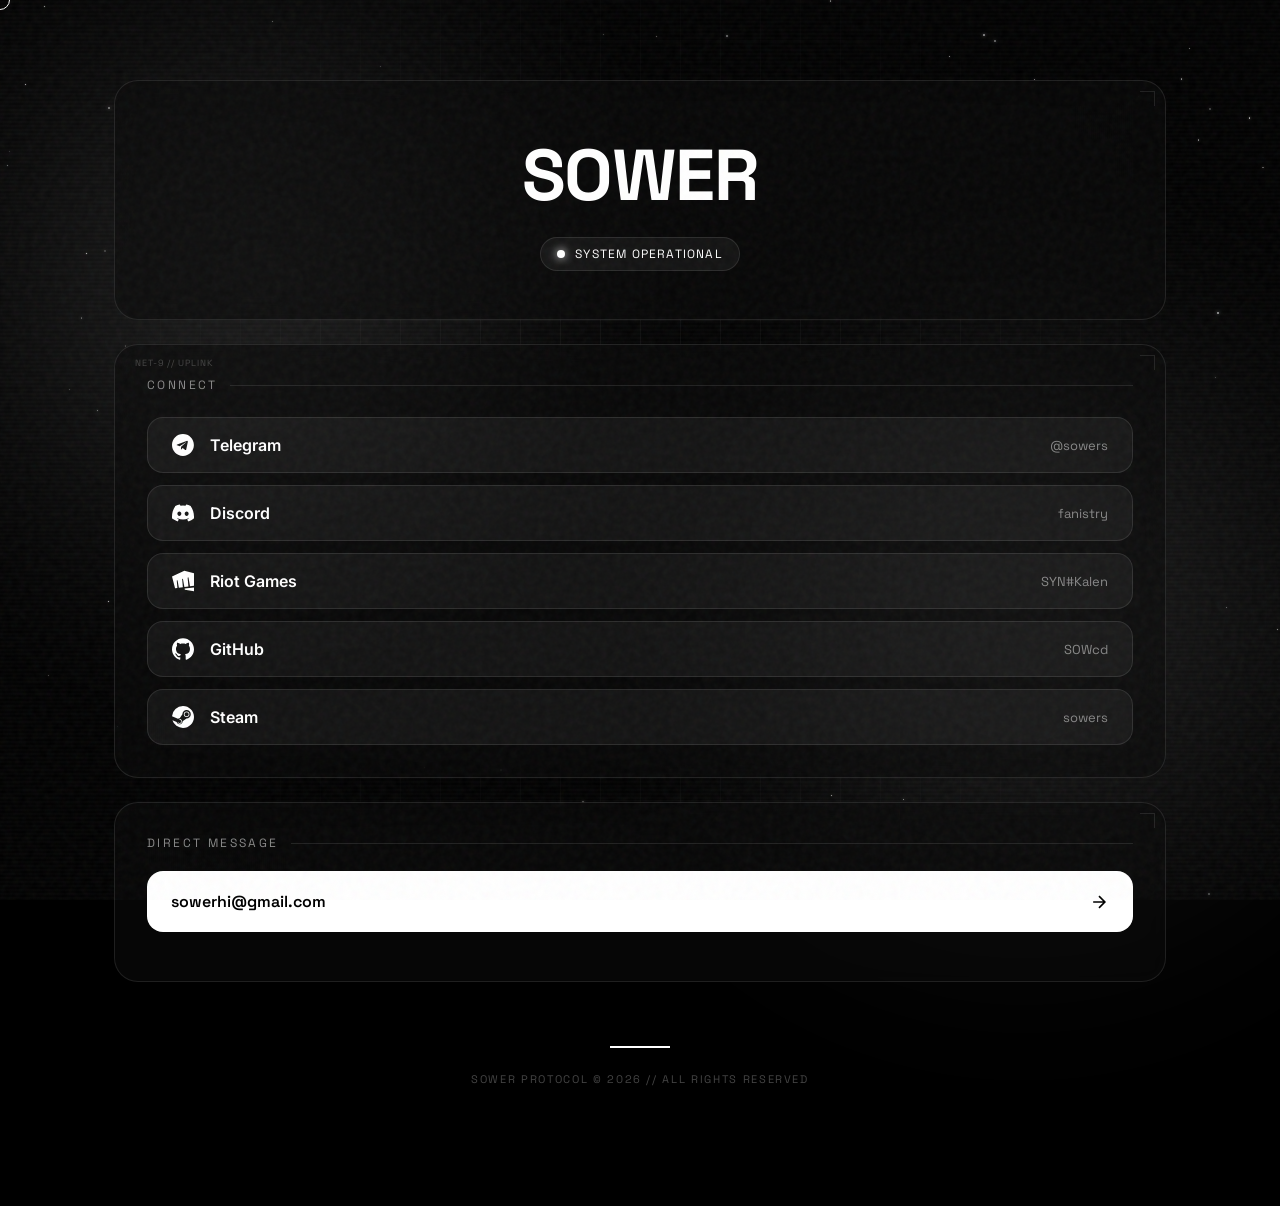
==== commit bfab0bbe: "Remove specific channel blocks and fix Riot/Steam icons - Removed 'ИГРОМАН', 'ЭДИТОР', 'МУЗЫКАНТ', '" ====
--- a/index.html
+++ b/index.html
@@ -43,46 +43,6 @@
     <!-- Content Grid -->
     <div class="bento-grid">
       
-      <!-- Gaming Channel -->
-      <a href="sow_mp4.html" class="bento-item channel-card" data-accent-color="#ffffff">
-        <div class="card-glow"></div>
-        <div class="hud-label">SEC-1 // AUTH</div>
-        <div class="channel-content">
-          <div class="channel-avatar">
-            <img src="Avatars/SOW.mp4.JPG" alt="Gaming" />
-          </div>
-          <div class="channel-info">
-            <h3 class="channel-title">ИГРОМАН</h3>
-            <span class="channel-tag">@sow.mp4</span>
-          </div>
-        </div>
-        <div class="channel-links" onclick="event.stopPropagation()">
-          <a href="https://youtube.com/@sow.mp4" target="_blank" class="mini-link link--youtube" title="YouTube"><svg viewBox="0 0 24 24" fill="currentColor"><path d="M23.498 6.186a3.016 3.016 0 0 0-2.122-2.136C19.505 3.545 12 3.545 12 3.545s-7.505 0-9.377.505A3.017 3.017 0 0 0 .502 6.186C0 8.07 0 12 0 12s0 3.93.502 5.814a3.016 3.016 0 0 0 2.122 2.136c1.871.505 9.376.505 9.376.505s7.505 0 9.377-.505a3.015 3.015 0 0 0 2.122-2.136C24 15.93 24 12 24 12s0-3.93-.502-5.814zM9.545 15.568V8.432L15.818 12l-6.273 3.568z"/></svg></a>
-          <a href="https://tiktok.com/@sow.mp4" target="_blank" class="mini-link link--tiktok" title="TikTok"><svg viewBox="0 0 24 24" fill="currentColor"><path d="M12.525.02c1.31-.02 2.61-.01 3.91-.02.08 1.53.63 3.09 1.75 4.17 1.12 1.11 2.7 1.62 4.24 1.79v4.03c-1.44-.06-2.89-.35-4.2-.97-.57-.26-1.1-.59-1.62-.93-.01 2.92.01 5.84-.02 8.75-.03 1.4-.54 2.79-1.35 3.94-1.31 1.92-3.58 3.17-5.91 3.21-1.43.08-2.86-.31-4.08-1.03-2.02-1.19-3.44-3.37-3.65-5.71-.02-.5-.03-1-.01-1.49.18-1.9 1.12-3.72 2.58-4.96 1.66-1.44 3.98-2.13 6.15-1.72.02 1.48-.04 2.96-.04 4.44-.99-.32-2.15-.23-3.02.37-.63.41-1.11 1.04-1.36 1.75-.21.51-.15 1.07-.14 1.61.24 1.64 1.82 3.02 3.5 2.87 1.12-.01 2.19-.66 2.77-1.61.19-.33.4-.67.41-1.06.1-1.79.06-3.57.07-5.36.01-4.03-.01-8.05.02-12.07z"/></svg></a>
-          <a href="https://www.instagram.com/sow.mp4_" target="_blank" class="mini-link link--instagram" title="Instagram"><svg viewBox="0 0 24 24" fill="currentColor"><path d="M12 2.163c3.204 0 3.584.012 4.85.07 1.366.062 2.633.334 3.608 1.308.975.975 1.247 2.242 1.308 3.608.058 1.266.07 1.646.07 4.85s-.012 3.584-.07 4.85c-.062 1.366-.334 2.633-1.308 3.608-.975.975-2.242 1.247-3.608 1.308-1.266.058-1.646.07-4.85.07s-3.584-.012-4.85-.07c-1.366-.062-2.633-.334-3.608-1.308-.975-.975-1.247-2.242-1.308-3.608-.058-1.266-.07-1.646-.07-4.85s.012-3.584.07-4.85c.062-1.366.334-2.633 1.308-3.608.975-.975 2.242-1.247 3.608-1.308 1.266-.058 1.646-.07 4.85-.07zM12 0C8.741 0 8.333.014 7.053.072 2.695.272.273 2.69.073 7.052.014 8.333 0 8.741 0 12s.014 3.667.072 4.947c.2 4.358 2.618 6.78 6.977 6.98 1.281.058 1.689.072 4.948.072s3.667-.014 4.947-.072c4.351-.2 6.78-2.618 6.98-6.977.058-1.281.072-1.689.072-4.948s-.014-3.667-.072-4.947c-.2-4.353-2.612-6.78-6.977-6.98C15.667.014 15.259 0 12 0zm0 5.838a6.162 6.162 0 1 0 0 12.324 6.162 6.162 0 0 0 0-12.324zM12 16a4 4 0 1 1 0-8 4 4 0 0 1 0 8zm6.406-11.845a1.44 1.44 0 1 0 0 2.881 1.44 1.44 0 0 0 0-2.881z"/></svg></a>
-        </div>
-      </a>
-
-      <!-- Editor Channel -->
-      <div class="bento-item channel-card" data-accent-color="#ffffff">
-        <div class="card-glow"></div>
-        <div class="hud-label">SEC-2 // MOTION</div>
-        <div class="channel-content">
-          <div class="channel-avatar">
-            <img src="Avatars/SOW.motion.JPG" alt="Editor" />
-          </div>
-          <div class="channel-info">
-            <h3 class="channel-title">ЭДИТОР</h3>
-            <span class="channel-tag">@sow.motion</span>
-          </div>
-        </div>
-        <div class="channel-links">
-          <a href="https://youtube.com/@sow.motion" target="_blank" class="mini-link link--youtube" title="YouTube"><svg viewBox="0 0 24 24" fill="currentColor"><path d="M23.498 6.186a3.016 3.016 0 0 0-2.122-2.136C19.505 3.545 12 3.545 12 3.545s-7.505 0-9.377.505A3.017 3.017 0 0 0 .502 6.186C0 8.07 0 12 0 12s0 3.93.502 5.814a3.016 3.016 0 0 0 2.122 2.136c1.871.505 9.376.505 9.376.505s7.505 0 9.377-.505a3.015 3.015 0 0 0 2.122-2.136C24 15.93 24 12 24 12s0-3.93-.502-5.814zM9.545 15.568V8.432L15.818 12l-6.273 3.568z"/></svg></a>
-          <a href="https://tiktok.com/@sow.motion" target="_blank" class="mini-link link--tiktok" title="TikTok"><svg viewBox="0 0 24 24" fill="currentColor"><path d="M12.525.02c1.31-.02 2.61-.01 3.91-.02.08 1.53.63 3.09 1.75 4.17 1.12 1.11 2.7 1.62 4.24 1.79v4.03c-1.44-.06-2.89-.35-4.2-.97-.57-.26-1.1-.59-1.62-.93-.01 2.92.01 5.84-.02 8.75-.03 1.4-.54 2.79-1.35 3.94-1.31 1.92-3.58 3.17-5.91 3.21-1.43.08-2.86-.31-4.08-1.03-2.02-1.19-3.44-3.37-3.65-5.71-.02-.5-.03-1-.01-1.49.18-1.9 1.12-3.72 2.58-4.96 1.66-1.44 3.98-2.13 6.15-1.72.02 1.48-.04 2.96-.04 4.44-.99-.32-2.15-.23-3.02.37-.63.41-1.11 1.04-1.36 1.75-.21.51-.15 1.07-.14 1.61.24 1.64 1.82 3.02 3.5 2.87 1.12-.01 2.19-.66 2.77-1.61.19-.33.4-.67.41-1.06.1-1.79.06-3.57.07-5.36.01-4.03-.01-8.05.02-12.07z"/></svg></a>
-          <a href="https://www.instagram.com/sow.motion" target="_blank" class="mini-link link--instagram" title="Instagram"><svg viewBox="0 0 24 24" fill="currentColor"><path d="M12 2.163c3.204 0 3.584.012 4.85.07 1.366.062 2.633.334 3.608 1.308.975.975 1.247 2.242 1.308 3.608.058 1.266.07 1.646.07 4.85s-.012 3.584-.07 4.85c-.062 1.366-.334 2.633-1.308 3.608-.975.975-2.242 1.247-3.608 1.308-1.266.058-1.646.07-4.85.07s-3.584-.012-4.85-.07c-1.366-.062-2.633-.334-3.608-1.308-.975-.975-1.247-2.242-1.308-3.608-.058-1.266-.07-1.646-.07-4.85s.012-3.584.07-4.85c.062-1.366.334-2.633 1.308-3.608.975-.975 2.242-1.247 3.608-1.308 1.266-.058 1.646-.07 4.85-.07zM12 0C8.741 0 8.333.014 7.053.072 2.695.272.273 2.69.073 7.052.014 8.333 0 8.741 0 12s.014 3.667.072 4.947c.2 4.358 2.618 6.78 6.977 6.98 1.281.058 1.689.072 4.948.072s3.667-.014 4.947-.072c4.351-.2 6.78-2.618 6.98-6.977.058-1.281.072-1.689.072-4.948s-.014-3.667-.072-4.947c-.2-4.353-2.612-6.78-6.977-6.98C15.667.014 15.259 0 12 0zm0 5.838a6.162 6.162 0 1 0 0 12.324 6.162 6.162 0 0 0 0-12.324zM12 16a4 4 0 1 1 0-8 4 4 0 0 1 0 8zm6.406-11.845a1.44 1.44 0 1 0 0 2.881 1.44 1.44 0 0 0 0-2.881z"/></svg></a>
-        </div>
-      </div>
-
       <!-- Main Socials (Large) -->
       <div class="bento-item links-list-card">
         <div class="card-glow"></div>
@@ -110,7 +70,7 @@
           <!-- Riot -->
           <div class="modern-link link--riot" data-copy="SYN#Kalen">
             <a href="https://tracker.gg/valorant/profile/riot/SYN%23Kalen" target="_blank" class="link-inner">
-              <svg class="modern-link-icon" viewBox="0 0 24 24" fill="currentColor"><path d="M12.016 4.385l-7.79 3.013 3.07 11.233 4.72-14.246zm11.984 8.351l-4.523-2.312-3.235 6.784L24 12.736zm-8.835 1.637l-4.48-1.574-3.511 4.545 7.991-2.971zm-.654-7.234l-3.275 1.054.412 1.488 2.863-.836.467.458-1.517 4.095 1.385.452 2.217-5.711-.552-.452z"/></svg>
+              <svg class="modern-link-icon" viewBox="0 0 24 24" fill="currentColor"><path d="M13.458.86 0 7.093l3.353 12.761 2.552-.313-.701-8.024.838-.373 1.447 8.202 4.361-.535-.775-8.857.83-.37 1.591 9.025 4.412-.542-.849-9.708.84-.374 1.74 9.87L24 17.318V3.5Zm.316 19.356.222 1.256L24 23.14v-4.18l-10.22 1.256Z"/></svg>
               <span class="link-label">Riot Games</span>
               <span class="link-value">SYN#Kalen</span>
             </a>
@@ -126,91 +86,11 @@
           <!-- Steam -->
           <div class="modern-link link--steam">
             <a href="https://steamcommunity.com/id/sowers/" target="_blank" class="link-inner">
-              <svg class="modern-link-icon" viewBox="0 0 24 24" fill="currentColor"><path d="M11.979 0C5.678 0 .511 4.86.022 11.037l6.432 2.654c.545-.371 1.203-.59 1.912-.59.108 0 .21.006.315.018l2.323-3.43V9.62c0-2.107 1.716-3.837 3.836-3.837 2.12 0 3.836 1.73 3.836 3.837 0 2.107-1.716 3.821-3.836 3.821-.11 0-.219-.007-.326-.018l-3.386 4.887c.01.103.018.207.018.312 0 1.756-1.416 3.187-3.172 3.187-1.457 0-2.703-.984-3.07-2.316l-6.571-2.71c.025.075.05.15.081.225C1.141 20.328 6.133 24 12 24c6.627 0 12-5.373 12-12S18.627 0 12 0zm3.836 11.376c-1.026 0-1.859-.833-1.859-1.859 0-1.026.833-1.859 1.859-1.859s1.859.833 1.859 1.859c0 1.026-.833 1.859-1.859 1.859z"/></svg>
+              <svg class="modern-link-icon" viewBox="0 0 16 16" fill="currentColor"><path d="M.329 10.333A8.01 8.01 0 0 0 7.99 16C12.414 16 16 12.418 16 8s-3.586-8-8.009-8A8.006 8.006 0 0 0 0 7.468l.003.006 4.304 1.769A2.2 2.2 0 0 1 5.62 8.88l1.96-2.844-.001-.04a3.046 3.046 0 0 1 3.042-3.043 3.046 3.046 0 0 1 3.042 3.043 3.047 3.047 0 0 1-3.111 3.044l-2.804 2a2.223 2.223 0 0 1-3.075 2.11 2.22 2.22 0 0 1-1.312-1.568L.33 10.333Z"/><path d="M4.868 12.683a1.715 1.715 0 0 0 1.318-3.165 1.7 1.7 0 0 0-1.263-.02l1.023.424a1.261 1.261 0 1 1-.97 2.33l-.99-.41a1.7 1.7 0 0 0 .882.84Zm3.726-6.687a2.03 2.03 0 0 0 2.027 2.029 2.03 2.03 0 0 0 2.027-2.029 2.03 2.03 0 0 0-2.027-2.027 2.03 2.03 0 0 0-2.027 2.027m2.03-1.527a1.524 1.524 0 1 1-.002 3.048 1.524 1.524 0 0 1 .002-3.048"/></svg>
               <span class="link-label">Steam</span>
               <span class="link-value">sowers</span>
             </a>
           </div>
-        </div>
-      </div>
-
-      <!-- Musician Channel -->
-      <div class="bento-item channel-card" data-accent-color="#ffffff">
-        <div class="card-glow"></div>
-        <div class="hud-label">SEC-3 // AUDIO</div>
-        <div class="channel-content">
-          <div class="channel-avatar">
-            <img src="Avatars/SOW.mp3.JPG" alt="Musician" />
-          </div>
-          <div class="channel-info">
-            <h3 class="channel-title">МУЗЫКАНТ</h3>
-            <span class="channel-tag">@sow.mp3</span>
-          </div>
-        </div>
-        <div class="channel-links">
-          <a href="https://youtube.com/@sow.mp3" target="_blank" class="mini-link link--youtube" title="YouTube"><svg viewBox="0 0 24 24" fill="currentColor"><path d="M23.498 6.186a3.016 3.016 0 0 0-2.122-2.136C19.505 3.545 12 3.545 12 3.545s-7.505 0-9.377.505A3.017 3.017 0 0 0 .502 6.186C0 8.07 0 12 0 12s0 3.93.502 5.814a3.016 3.016 0 0 0 2.122 2.136c1.871.505 9.376.505 9.376.505s7.505 0 9.377-.505a3.015 3.015 0 0 0 2.122-2.136C24 15.93 24 12 24 12s0-3.93-.502-5.814zM9.545 15.568V8.432L15.818 12l-6.273 3.568z"/></svg></a>
-          <a href="https://tiktok.com/@sow.mp3" target="_blank" class="mini-link link--tiktok" title="TikTok"><svg viewBox="0 0 24 24" fill="currentColor"><path d="M12.525.02c1.31-.02 2.61-.01 3.91-.02.08 1.53.63 3.09 1.75 4.17 1.12 1.11 2.7 1.62 4.24 1.79v4.03c-1.44-.06-2.89-.35-4.2-.97-.57-.26-1.1-.59-1.62-.93-.01 2.92.01 5.84-.02 8.75-.03 1.4-.54 2.79-1.35 3.94-1.31 1.92-3.58 3.17-5.91 3.21-1.43.08-2.86-.31-4.08-1.03-2.02-1.19-3.44-3.37-3.65-5.71-.02-.5-.03-1-.01-1.49.18-1.9 1.12-3.72 2.58-4.96 1.66-1.44 3.98-2.13 6.15-1.72.02 1.48-.04 2.96-.04 4.44-.99-.32-2.15-.23-3.02.37-.63.41-1.11 1.04-1.36 1.75-.21.51-.15 1.07-.14 1.61.24 1.64 1.82 3.02 3.5 2.87 1.12-.01 2.19-.66 2.77-1.61.19-.33.4-.67.41-1.06.1-1.79.06-3.57.07-5.36.01-4.03-.01-8.05.02-12.07z"/></svg></a>
-          <a href="https://instagram.com/sow.mp3" target="_blank" class="mini-link link--instagram" title="Instagram"><svg viewBox="0 0 24 24" fill="currentColor"><path d="M12 2.163c3.204 0 3.584.012 4.85.07 1.366.062 2.633.334 3.608 1.308.975.975 1.247 2.242 1.308 3.608.058 1.266.07 1.646.07 4.85s-.012 3.584-.07 4.85c-.062 1.366-.334 2.633-1.308 3.608-.975.975-2.242 1.247-3.608 1.308-1.266.058-1.646.07-4.85.07s-3.584-.012-4.85-.07c-1.366-.062-2.633-.334-3.608-1.308-.975-.975-1.247-2.242-1.308-3.608-.058-1.266-.07-1.646-.07-4.85s.012-3.584.07-4.85c.062-1.366.334-2.633 1.308-3.608.975-.975 2.242-1.247 3.608-1.308 1.266-.058 1.646-.07 4.85-.07zM12 0C8.741 0 8.333.014 7.053.072 2.695.272.273 2.69.073 7.052.014 8.333 0 8.741 0 12s.014 3.667.072 4.947c.2 4.358 2.618 6.78 6.977 6.98 1.281.058 1.689.072 4.948.072s3.667-.014 4.947-.072c4.351-.2 6.78-2.618 6.98-6.977.058-1.281.072-1.689.072-4.948s-.014-3.667-.072-4.947c-.2-4.353-2.612-6.78-6.977-6.98C15.667.014 15.259 0 12 0zm0 5.838a6.162 6.162 0 1 0 0 12.324 6.162 6.162 0 0 0 0-12.324zM12 16a4 4 0 1 1 0-8 4 4 0 0 1 0 8zm6.406-11.845a1.44 1.44 0 1 0 0 2.881 1.44 1.44 0 0 0 0-2.881z"/></svg></a>
-        </div>
-      </div>
-
-      <!-- Director Channel -->
-      <div class="bento-item channel-card" data-accent-color="#ffffff">
-        <div class="card-glow"></div>
-        <div class="hud-label">SEC-4 // VISUAL</div>
-        <div class="channel-content">
-          <div class="channel-avatar">
-            <img src="Avatars/SOW.films.JPG" alt="Director" />
-          </div>
-          <div class="channel-info">
-            <h3 class="channel-title">РЕЖИССЕР</h3>
-            <span class="channel-tag">@sow.films</span>
-          </div>
-        </div>
-        <div class="channel-links">
-          <a href="https://youtube.com/@sow.films" target="_blank" class="mini-link link--youtube" title="YouTube"><svg viewBox="0 0 24 24" fill="currentColor"><path d="M23.498 6.186a3.016 3.016 0 0 0-2.122-2.136C19.505 3.545 12 3.545 12 3.545s-7.505 0-9.377.505A3.017 3.017 0 0 0 .502 6.186C0 8.07 0 12 0 12s0 3.93.502 5.814a3.016 3.016 0 0 0 2.122 2.136c1.871.505 9.376.505 9.376.505s7.505 0 9.377-.505a3.015 3.015 0 0 0 2.122-2.136C24 15.93 24 12 24 12s0-3.93-.502-5.814zM9.545 15.568V8.432L15.818 12l-6.273 3.568z"/></svg></a>
-          <a href="https://tiktok.com/@sow.films" target="_blank" class="mini-link link--tiktok" title="TikTok"><svg viewBox="0 0 24 24" fill="currentColor"><path d="M12.525.02c1.31-.02 2.61-.01 3.91-.02.08 1.53.63 3.09 1.75 4.17 1.12 1.11 2.7 1.62 4.24 1.79v4.03c-1.44-.06-2.89-.35-4.2-.97-.57-.26-1.1-.59-1.62-.93-.01 2.92.01 5.84-.02 8.75-.03 1.4-.54 2.79-1.35 3.94-1.31 1.92-3.58 3.17-5.91 3.21-1.43.08-2.86-.31-4.08-1.03-2.02-1.19-3.44-3.37-3.65-5.71-.02-.5-.03-1-.01-1.49.18-1.9 1.12-3.72 2.58-4.96 1.66-1.44 3.98-2.13 6.15-1.72.02 1.48-.04 2.96-.04 4.44-.99-.32-2.15-.23-3.02.37-.63.41-1.11 1.04-1.36 1.75-.21.51-.15 1.07-.14 1.61.24 1.64 1.82 3.02 3.5 2.87 1.12-.01 2.19-.66 2.77-1.61.19-.33.4-.67.41-1.06.1-1.79.06-3.57.07-5.36.01-4.03-.01-8.05.02-12.07z"/></svg></a>
-          <a href="https://www.instagram.com/sow.films" target="_blank" class="mini-link link--instagram" title="Instagram"><svg viewBox="0 0 24 24" fill="currentColor"><path d="M12 2.163c3.204 0 3.584.012 4.85.07 1.366.062 2.633.334 3.608 1.308.975.975 1.247 2.242 1.308 3.608.058 1.266.07 1.646.07 4.85s-.012 3.584-.07 4.85c-.062 1.366-.334 2.633-1.308 3.608-.975.975-2.242 1.247-3.608 1.308-1.266.058-1.646.07-4.85.07s-3.584-.012-4.85-.07c-1.366-.062-2.633-.334-3.608-1.308-.975-.975-1.247-2.242-1.308-3.608-.058-1.266-.07-1.646-.07-4.85s.012-3.584.07-4.85c.062-1.366.334-2.633 1.308-3.608.975-.975 2.242-1.247 3.608-1.308 1.266-.058 1.646-.07 4.85-.07zM12 0C8.741 0 8.333.014 7.053.072 2.695.272.273 2.69.073 7.052.014 8.333 0 8.741 0 12s.014 3.667.072 4.947c.2 4.358 2.618 6.78 6.977 6.98 1.281.058 1.689.072 4.948.072s3.667-.014 4.947-.072c4.351-.2 6.78-2.618 6.98-6.977.058-1.281.072-1.689.072-4.948s-.014-3.667-.072-4.947c-.2-4.353-2.612-6.78-6.977-6.98C15.667.014 15.259 0 12 0zm0 5.838a6.162 6.162 0 1 0 0 12.324 6.162 6.162 0 0 0 0-12.324zM12 16a4 4 0 1 1 0-8 4 4 0 0 1 0 8zm6.406-11.845a1.44 1.44 0 1 0 0 2.881 1.44 1.44 0 0 0 0-2.881z"/></svg></a>
-        </div>
-      </div>
-
-      <!-- Personality/Mentall -->
-      <a href="sow_mentall.html" class="bento-item channel-card" data-accent-color="#ffffff">
-        <div class="card-glow"></div>
-        <div class="hud-label">SEC-5 // NEURAL</div>
-        <div class="channel-content">
-          <div class="channel-avatar">
-            <img src="Avatars/SOW.mentall.JPG" alt="Personality" />
-          </div>
-          <div class="channel-info">
-            <h3 class="channel-title">ЛИЧНОСТЬ</h3>
-            <span class="channel-tag">@sow.mentall</span>
-          </div>
-        </div>
-        <div class="channel-links" onclick="event.stopPropagation()">
-          <a href="https://youtube.com/@sow.mentall" target="_blank" class="mini-link link--youtube" title="YouTube"><svg viewBox="0 0 24 24" fill="currentColor"><path d="M23.498 6.186a3.016 3.016 0 0 0-2.122-2.136C19.505 3.545 12 3.545 12 3.545s-7.505 0-9.377.505A3.017 3.017 0 0 0 .502 6.186C0 8.07 0 12 0 12s0 3.93.502 5.814a3.016 3.016 0 0 0 2.122 2.136c1.871.505 9.376.505 9.376.505s7.505 0 9.377-.505a3.015 3.015 0 0 0 2.122-2.136C24 15.93 24 12 24 12s0-3.93-.502-5.814zM9.545 15.568V8.432L15.818 12l-6.273 3.568z"/></svg></a>
-          <a href="https://tiktok.com/@sow.mentall" target="_blank" class="mini-link link--tiktok" title="TikTok"><svg viewBox="0 0 24 24" fill="currentColor"><path d="M12.525.02c1.31-.02 2.61-.01 3.91-.02.08 1.53.63 3.09 1.75 4.17 1.12 1.11 2.7 1.62 4.24 1.79v4.03c-1.44-.06-2.89-.35-4.2-.97-.57-.26-1.1-.59-1.62-.93-.01 2.92.01 5.84-.02 8.75-.03 1.4-.54 2.79-1.35 3.94-1.31 1.92-3.58 3.17-5.91 3.21-1.43.08-2.86-.31-4.08-1.03-2.02-1.19-3.44-3.37-3.65-5.71-.02-.5-.03-1-.01-1.49.18-1.9 1.12-3.72 2.58-4.96 1.66-1.44 3.98-2.13 6.15-1.72.02 1.48-.04 2.96-.04 4.44-.99-.32-2.15-.23-3.02.37-.63.41-1.11 1.04-1.36 1.75-.21.51-.15 1.07-.14 1.61.24 1.64 1.82 3.02 3.5 2.87 1.12-.01 2.19-.66 2.77-1.61.19-.33.4-.67.41-1.06.1-1.79.06-3.57.07-5.36.01-4.03-.01-8.05.02-12.07z"/></svg></a>
-          <a href="https://instagram.com/sow.mentall" target="_blank" class="mini-link link--instagram" title="Instagram"><svg viewBox="0 0 24 24" fill="currentColor"><path d="M12 2.163c3.204 0 3.584.012 4.85.07 1.366.062 2.633.334 3.608 1.308.975.975 1.247 2.242 1.308 3.608.058 1.266.07 1.646.07 4.85s-.012 3.584-.07 4.85c-.062 1.366-.334 2.633-1.308 3.608-.975.975-2.242 1.247-3.608 1.308-1.266.058-1.646.07-4.85.07s-3.584-.012-4.85-.07c-1.366-.062-2.633-.334-3.608-1.308-.975-.975-1.247-2.242-1.308-3.608-.058-1.266-.07-1.646-.07-4.85s.012-3.584.07-4.85c.062-1.366.334-2.633 1.308-3.608.975-.975 2.242-1.247 3.608-1.308 1.266-.058 1.646-.07 4.85-.07zM12 0C8.741 0 8.333.014 7.053.072 2.695.272.273 2.69.073 7.052.014 8.333 0 8.741 0 12s.014 3.667.072 4.947c.2 4.358 2.618 6.78 6.977 6.98 1.281.058 1.689.072 4.948.072s3.667-.014 4.947-.072c4.351-.2 6.78-2.618 6.98-6.977.058-1.281.072-1.689.072-4.948s-.014-3.667-.072-4.947c-.2-4.353-2.612-6.78-6.977-6.98C15.667.014 15.259 0 12 0zm0 5.838a6.162 6.162 0 1 0 0 12.324 6.162 6.162 0 0 0 0-12.324zM12 16a4 4 0 1 1 0-8 4 4 0 0 1 0 8zm6.406-11.845a1.44 1.44 0 1 0 0 2.881 1.44 1.44 0 0 0 0-2.881z"/></svg></a>
-        </div>
-      </a>
-
-      <!-- Vlogger Channel -->
-      <div class="bento-item channel-card" data-accent-color="#ffffff">
-        <div class="card-glow"></div>
-        <div class="hud-label">SEC-6 // LOG</div>
-        <div class="channel-content">
-          <div class="channel-avatar">
-            <img src="Avatars/SOW.blog.JPG" alt="Vlogger" />
-          </div>
-          <div class="channel-info">
-            <h3 class="channel-title">ВЛОГЕР</h3>
-            <span class="channel-tag">@sow.blog</span>
-          </div>
-        </div>
-        <div class="channel-links">
-          <a href="https://youtube.com/@sow.blog" target="_blank" class="mini-link link--youtube" title="YouTube"><svg viewBox="0 0 24 24" fill="currentColor"><path d="M23.498 6.186a3.016 3.016 0 0 0-2.122-2.136C19.505 3.545 12 3.545 12 3.545s-7.505 0-9.377.505A3.017 3.017 0 0 0 .502 6.186C0 8.07 0 12 0 12s0 3.93.502 5.814a3.016 3.016 0 0 0 2.122 2.136c1.871.505 9.376.505 9.376.505s7.505 0 9.377-.505a3.015 3.015 0 0 0 2.122-2.136C24 15.93 24 12 24 12s0-3.93-.502-5.814zM9.545 15.568V8.432L15.818 12l-6.273 3.568z"/></svg></a>
-          <a href="https://tiktok.com/@sow.blog" target="_blank" class="mini-link link--tiktok" title="TikTok"><svg viewBox="0 0 24 24" fill="currentColor"><path d="M12.525.02c1.31-.02 2.61-.01 3.91-.02.08 1.53.63 3.09 1.75 4.17 1.12 1.11 2.7 1.62 4.24 1.79v4.03c-1.44-.06-2.89-.35-4.2-.97-.57-.26-1.1-.59-1.62-.93-.01 2.92.01 5.84-.02 8.75-.03 1.4-.54 2.79-1.35 3.94-1.31 1.92-3.58 3.17-5.91 3.21-1.43.08-2.86-.31-4.08-1.03-2.02-1.19-3.44-3.37-3.65-5.71-.02-.5-.03-1-.01-1.49.18-1.9 1.12-3.72 2.58-4.96 1.66-1.44 3.98-2.13 6.15-1.72.02 1.48-.04 2.96-.04 4.44-.99-.32-2.15-.23-3.02.37-.63.41-1.11 1.04-1.36 1.75-.21.51-.15 1.07-.14 1.61.24 1.64 1.82 3.02 3.5 2.87 1.12-.01 2.19-.66 2.77-1.61.19-.33.4-.67.41-1.06.1-1.79.06-3.57.07-5.36.01-4.03-.01-8.05.02-12.07z"/></svg></a>
-          <a href="https://instagram.com/sow.blog" target="_blank" class="mini-link link--instagram" title="Instagram"><svg viewBox="0 0 24 24" fill="currentColor"><path d="M12 2.163c3.204 0 3.584.012 4.85.07 1.366.062 2.633.334 3.608 1.308.975.975 1.247 2.242 1.308 3.608.058 1.266.07 1.646.07 4.85s-.012 3.584-.07 4.85c-.062 1.366-.334 2.633-1.308 3.608-.975.975-2.242 1.247-3.608 1.308-1.266.058-1.646.07-4.85.07s-3.584-.012-4.85-.07c-1.366-.062-2.633-.334-3.608-1.308-.975-.975-1.247-2.242-1.308-3.608-.058-1.266-.07-1.646-.07-4.85s.012-3.584.07-4.85c.062-1.366.334-2.633 1.308-3.608.975-.975 2.242-1.247 3.608-1.308 1.266-.058 1.646-.07 4.85-.07zM12 0C8.741 0 8.333.014 7.053.072 2.695.272.273 2.69.073 7.052.014 8.333 0 8.741 0 12s.014 3.667.072 4.947c.2 4.358 2.618 6.78 6.977 6.98 1.281.058 1.689.072 4.948.072s3.667-.014 4.947-.072c4.351-.2 6.78-2.618 6.98-6.977.058-1.281.072-1.689.072-4.948s-.014-3.667-.072-4.947c-.2-4.353-2.612-6.78-6.977-6.98C15.667.014 15.259 0 12 0zm0 5.838a6.162 6.162 0 1 0 0 12.324 6.162 6.162 0 0 0 0-12.324zM12 16a4 4 0 1 1 0-8 4 4 0 0 1 0 8zm6.406-11.845a1.44 1.44 0 1 0 0 2.881 1.44 1.44 0 0 0 0-2.881z"/></svg></a>
         </div>
       </div>
 
--- a/style.css
+++ b/style.css
@@ -244,101 +244,12 @@
 /* ── Grid ── */
 .bento-grid {
   display: grid;
-  grid-template-columns: repeat(4, 1fr);
+  grid-template-columns: repeat(2, 1fr);
   grid-auto-rows: minmax(180px, auto);
   gap: 24px;
 }
 
-/* ── Channel Cards ── */
-.channel-card {
-  padding: 24px;
-  display: flex;
-  flex-direction: column;
-  justify-content: space-between;
-  gap: 20px;
-}
-
-.channel-content {
-  display: flex;
-  align-items: center;
-  gap: 16px;
-}
-
-.channel-avatar {
-  width: 56px;
-  height: 56px;
-  border-radius: var(--radius-md);
-  overflow: hidden;
-  border: 1px solid var(--white-10);
-  flex-shrink: 0;
-}
-
-.channel-avatar img { width: 100%; height: 100%; object-fit: cover; }
-
-.channel-title {
-  font-family: var(--font-mono);
-  font-size: 16px;
-  font-weight: 600;
-}
-
-.channel-tag {
-  font-size: 12px;
-  color: var(--gray-2);
-  display: block;
-}
-
-.channel-links {
-  display: flex;
-  gap: 8px;
-}
-
-.mini-link {
-  flex: 1;
-  display: flex;
-  align-items: center;
-  justify-content: center;
-  padding: 10px 8px;
-  background: var(--white-05);
-  border: 1px solid var(--white-10);
-  border-radius: var(--radius-sm);
-  transition: var(--transition);
-  text-decoration: none;
-  color: var(--white);
-}
-
-.mini-link svg {
-  width: 18px;
-  height: 18px;
-  fill: currentColor;
-  transition: transform 0.3s ease;
-}
-
-.mini-link:hover svg {
-  transform: scale(1.1);
-}
-
 /* Brand Hover Transitions */
-.link--youtube:hover {
-  background: rgba(255, 0, 0, 0.15);
-  border-color: #FF0000;
-  color: #FF0000;
-  box-shadow: 0 0 15px rgba(255, 0, 0, 0.2);
-}
-
-.link--tiktok:hover {
-  background: rgba(254, 44, 85, 0.15);
-  border-color: #FE2C55;
-  color: #FE2C55;
-  box-shadow: 0 0 15px rgba(254, 44, 85, 0.2);
-}
-
-.link--instagram:hover {
-  background: rgba(228, 64, 95, 0.15);
-  border-color: #E4405F;
-  color: #E4405F;
-  box-shadow: 0 0 15px rgba(228, 64, 95, 0.2);
-}
-
 .link--telegram:hover .link-inner {
   background: rgba(36, 161, 222, 0.15);
   border-color: #24A1DE;
@@ -377,7 +288,6 @@
 /* ── Links List Card ── */
 .links-list-card {
   grid-column: span 2;
-  grid-row: span 2;
   padding: 32px;
   display: flex;
   flex-direction: column;
@@ -509,7 +419,6 @@
   .links-list-card, .contact-card { grid-column: span 1 !important; grid-row: span 1 !important; }
   .profile-header { padding: 32px 16px; }
   .profile__name { font-size: 48px; }
-  .channel-card { padding: 20px; }
   .links-list-card { padding: 24px; }
 }
 
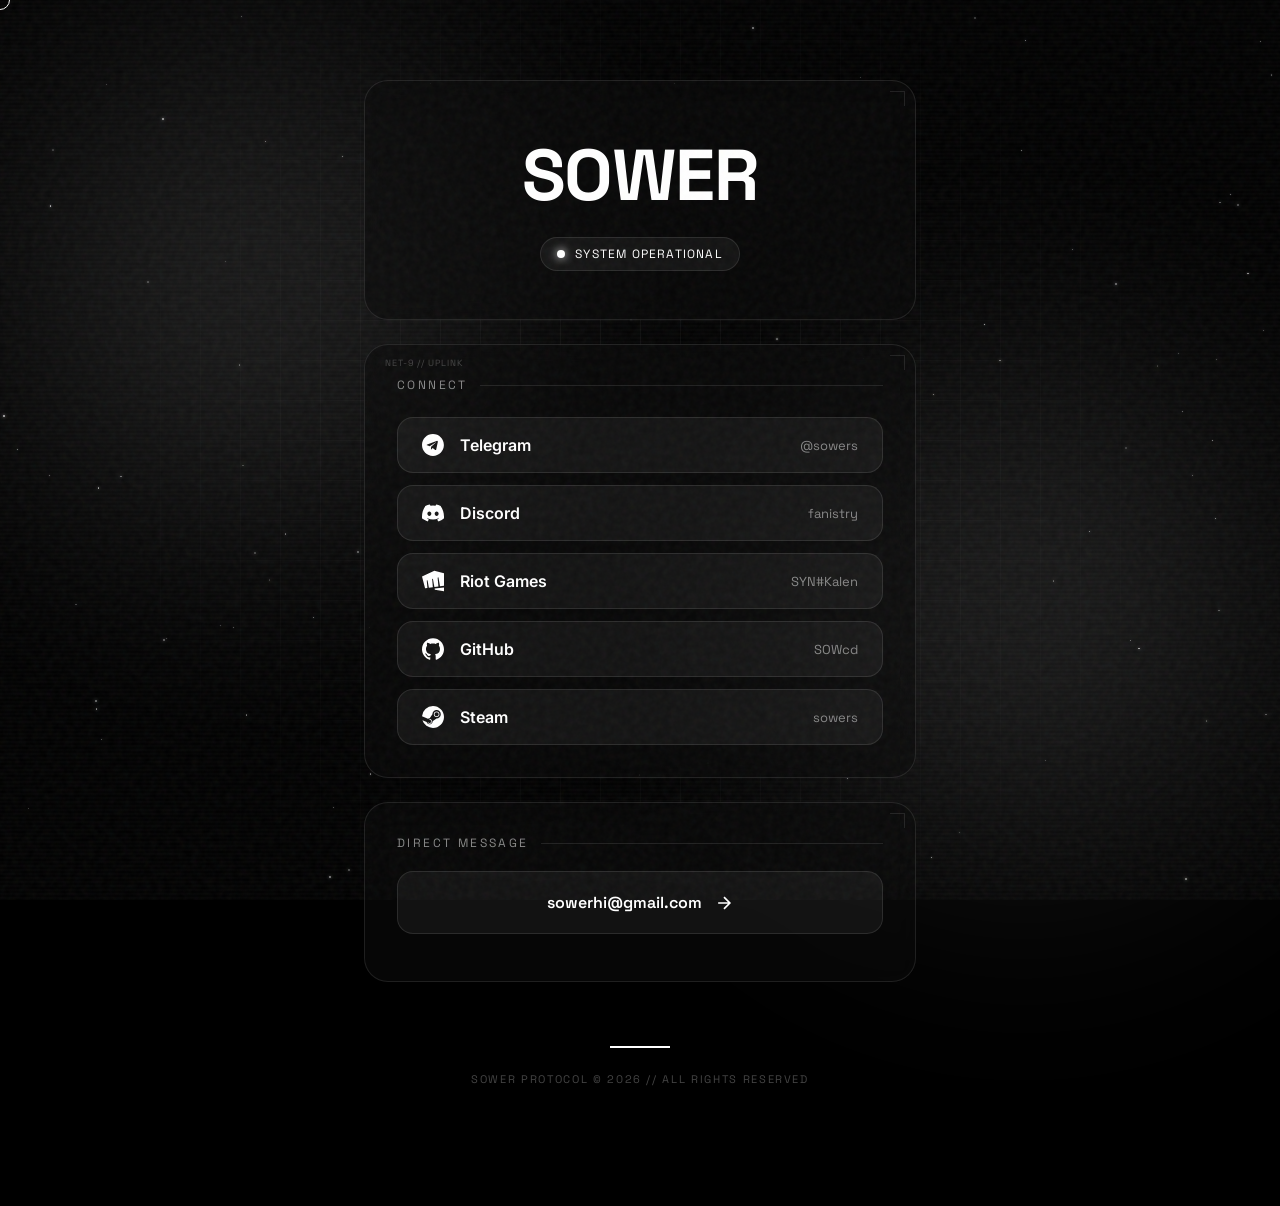
==== commit 11cda7e3: "fix: narrow layout to 600px and redesign email button - Reduced bento container max-width from 1100p" ====
--- a/index.html
+++ b/index.html
@@ -9,7 +9,7 @@
   <link rel="preconnect" href="https://fonts.googleapis.com" />
   <link rel="preconnect" href="https://fonts.gstatic.com" crossorigin />
   <link href="https://fonts.googleapis.com/css2?family=Inter:wght@300;400;500;600;700;900&family=Space+Grotesk:wght@300;400;500;600;700&display=swap" rel="stylesheet" />
-  <link rel="stylesheet" href="style.css?v=11" />
+  <link rel="stylesheet" href="style.css?v=12" />
   <link rel="icon" type="image/jpeg" href="Avatars/SOW.mp4.JPG" />
 </head>
 <body>
--- a/style.css
+++ b/style.css
@@ -102,7 +102,7 @@
 .bento-container {
   position: relative;
   z-index: 10;
-  max-width: 1100px;
+  max-width: 600px;
   margin: 0 auto;
   padding: 80px 24px;
   display: flex;
@@ -244,7 +244,7 @@
 /* ── Grid ── */
 .bento-grid {
   display: grid;
-  grid-template-columns: repeat(2, 1fr);
+  grid-template-columns: 1fr;
   grid-auto-rows: minmax(180px, auto);
   gap: 24px;
 }
@@ -287,7 +287,7 @@
 
 /* ── Links List Card ── */
 .links-list-card {
-  grid-column: span 2;
+  grid-column: auto;
   padding: 32px;
   display: flex;
   flex-direction: column;
@@ -357,7 +357,7 @@
 
 /* ── Contact Card ── */
 .contact-card {
-  grid-column: span 2;
+  grid-column: auto;
   padding: 32px;
   display: flex;
   flex-direction: column;
@@ -366,11 +366,13 @@
 
 .email-btn {
   display: flex;
-  justify-content: space-between;
+  justify-content: center;
   align-items: center;
+  gap: 12px;
   padding: 20px 24px;
-  background: var(--white);
-  color: #000;
+  background: var(--white-05);
+  color: var(--white);
+  border: 1px solid var(--white-10);
   border-radius: var(--radius-md);
   text-decoration: none;
   font-family: var(--font-mono);
@@ -379,11 +381,21 @@
 }
 
 .email-btn:hover {
-  transform: scale(0.98);
-  filter: brightness(0.9);
-}
-
-.email-btn svg { width: 20px; height: 20px; }
+  background: var(--white-10);
+  border-color: var(--white-20);
+  transform: translateY(-2px);
+  box-shadow: 0 5px 15px rgba(255, 255, 255, 0.05);
+}
+
+.email-btn svg {
+  width: 20px;
+  height: 20px;
+  transition: transform 0.3s ease;
+}
+
+.email-btn:hover svg {
+  transform: translateX(4px);
+}
 
 /* ── Footer ── */
 .bento-footer {
@@ -407,16 +419,10 @@
 }
 
 /* ── Responsive ── */
-@media (max-width: 1024px) {
-  .bento-grid {
-    grid-template-columns: repeat(2, 1fr);
-  }
-}
-
 @media (max-width: 640px) {
   .bento-container { padding: 40px 16px; gap: 16px; }
   .bento-grid { grid-template-columns: 1fr; gap: 16px; }
-  .links-list-card, .contact-card { grid-column: span 1 !important; grid-row: span 1 !important; }
+  .links-list-card, .contact-card { grid-column: auto !important; grid-row: auto !important; }
   .profile-header { padding: 32px 16px; }
   .profile__name { font-size: 48px; }
   .links-list-card { padding: 24px; }
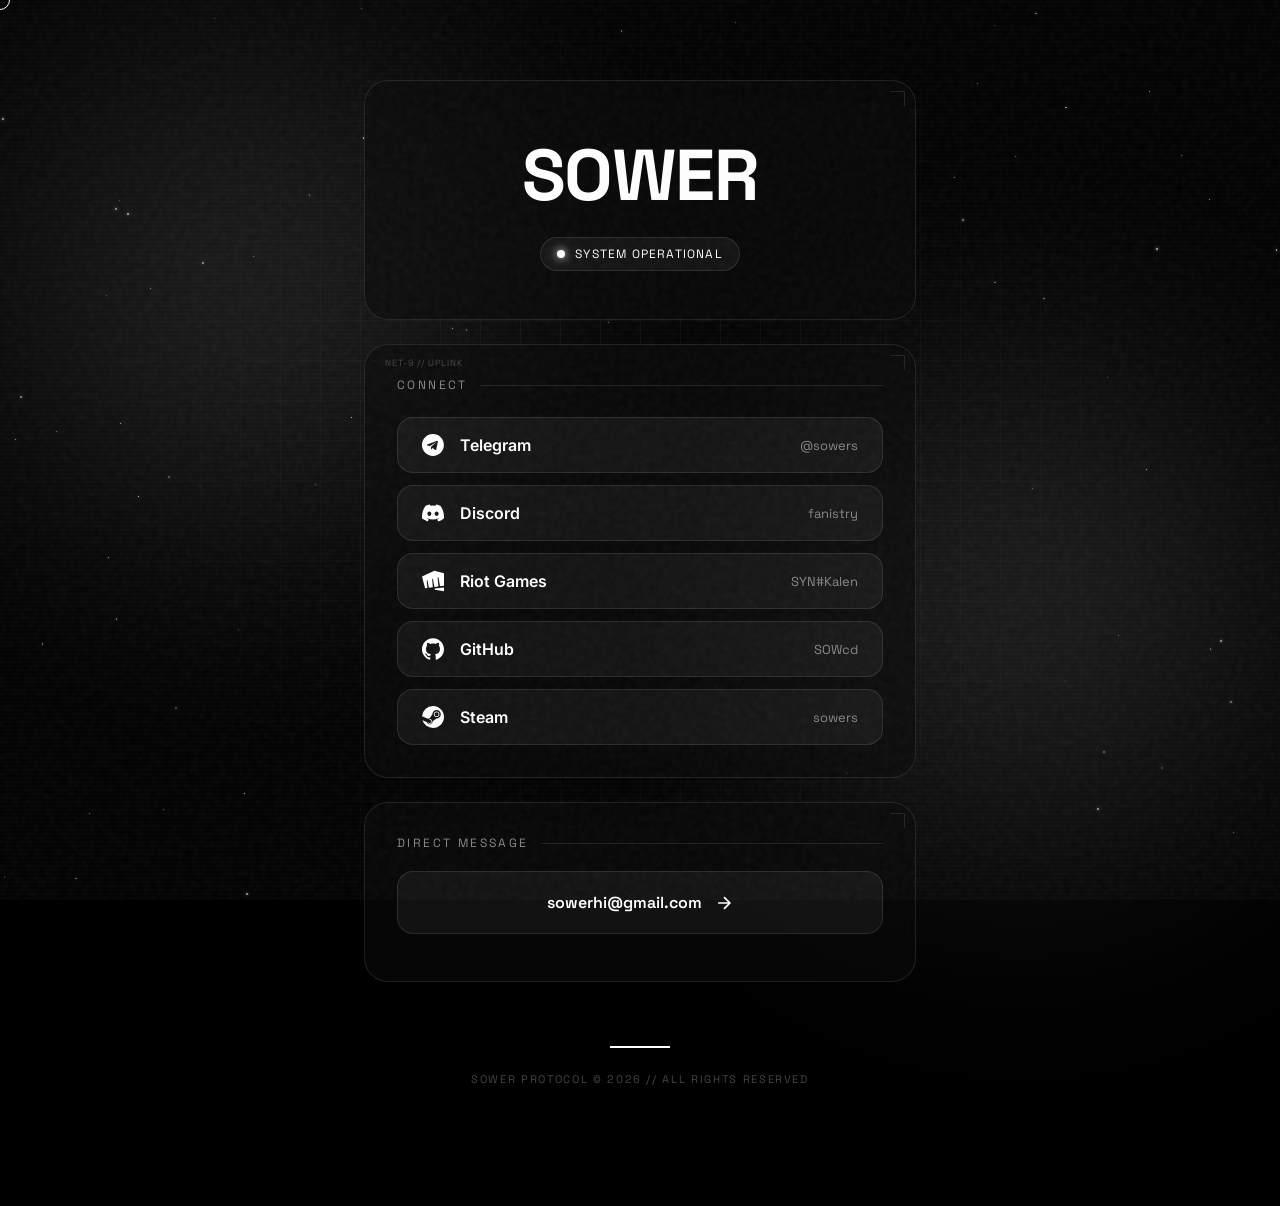
==== commit a9194d3d: "fix: reduce excessive hover whitening and harmonize UI effects - Reduced hover opacity for `.card-gl" ====
--- a/index.html
+++ b/index.html
@@ -33,6 +33,7 @@
     
     <!-- Profile Header (Full Width) -->
     <header class="bento-item profile-header">
+      <div class="card-glow"></div>
       <h1 class="profile__name" data-value="SOWER">SOWER</h1>
       <div class="profile__status">
         <span class="status-dot"></span>
@@ -96,6 +97,7 @@
 
       <!-- Contact/Email Card -->
       <div class="bento-item contact-card">
+        <div class="card-glow"></div>
         <div class="card-header">
           <span class="header-label">DIRECT MESSAGE</span>
         </div>
--- a/style.css
+++ b/style.css
@@ -8,6 +8,7 @@
   --bg: #000000;
   --white: #ffffff;
   --white-10: rgba(255, 255, 255, 0.1);
+  --white-07: rgba(255, 255, 255, 0.07);
   --white-05: rgba(255, 255, 255, 0.05);
   --white-20: rgba(255, 255, 255, 0.2);
   --gray-1: #e0e0e0;
@@ -170,7 +171,7 @@
 }
 
 .bento-item:hover .card-glow {
-  opacity: 0.15;
+  opacity: 0.07;
 }
 
 .hud-label {
@@ -251,38 +252,59 @@
 
 /* Brand Hover Transitions */
 .link--telegram:hover .link-inner {
-  background: rgba(36, 161, 222, 0.15);
+  background: rgba(36, 161, 222, 0.1);
   border-color: #24A1DE;
   color: #24A1DE;
-  box-shadow: 0 0 20px rgba(36, 161, 222, 0.2);
+  box-shadow: 0 0 20px rgba(36, 161, 222, 0.1);
 }
 
 .link--discord:hover .link-inner {
-  background: rgba(88, 101, 242, 0.15);
+  background: rgba(88, 101, 242, 0.1);
   border-color: #5865F2;
   color: #5865F2;
-  box-shadow: 0 0 20px rgba(88, 101, 242, 0.2);
+  box-shadow: 0 0 20px rgba(88, 101, 242, 0.1);
 }
 
 .link--riot:hover .link-inner {
-  background: rgba(211, 41, 54, 0.15);
+  background: rgba(211, 41, 54, 0.1);
   border-color: #D32936;
   color: #D32936;
-  box-shadow: 0 0 20px rgba(211, 41, 54, 0.2);
+  box-shadow: 0 0 20px rgba(211, 41, 54, 0.1);
 }
 
 .link--github:hover .link-inner {
-  background: rgba(255, 255, 255, 0.1);
-  border-color: var(--white);
+  background: var(--white-07);
+  border-color: var(--white-20);
   color: var(--white);
-  box-shadow: 0 0 20px rgba(255, 255, 255, 0.1);
+  box-shadow: 0 0 20px rgba(255, 255, 255, 0.05);
 }
 
 .link--steam:hover .link-inner {
-  background: rgba(102, 192, 244, 0.15);
+  background: rgba(102, 192, 244, 0.1);
   border-color: #66C0F4;
   color: #66C0F4;
-  box-shadow: 0 0 20px rgba(102, 192, 244, 0.2);
+  box-shadow: 0 0 20px rgba(102, 192, 244, 0.1);
+}
+
+.link--youtube:hover .link-inner {
+  background: rgba(255, 0, 0, 0.1);
+  border-color: #FF0000;
+  color: #FF0000;
+  box-shadow: 0 0 20px rgba(255, 0, 0, 0.1);
+}
+
+.link--tiktok:hover .link-inner {
+  background: rgba(0, 242, 234, 0.07);
+  border-color: #00f2ea;
+  color: #00f2ea;
+  box-shadow: 0 0 20px rgba(0, 242, 234, 0.1);
+}
+
+.link--instagram:hover .link-inner {
+  background: rgba(225, 48, 108, 0.1);
+  border-color: #E1306C;
+  color: #E1306C;
+  box-shadow: 0 0 20px rgba(225, 48, 108, 0.1);
 }
 
 /* ── Links List Card ── */
@@ -343,7 +365,7 @@
 }
 
 .modern-link:hover .link-inner {
-  background: var(--white-10);
+  background: var(--white-07);
   border-color: var(--white-20);
   transform: translateX(8px);
 }
